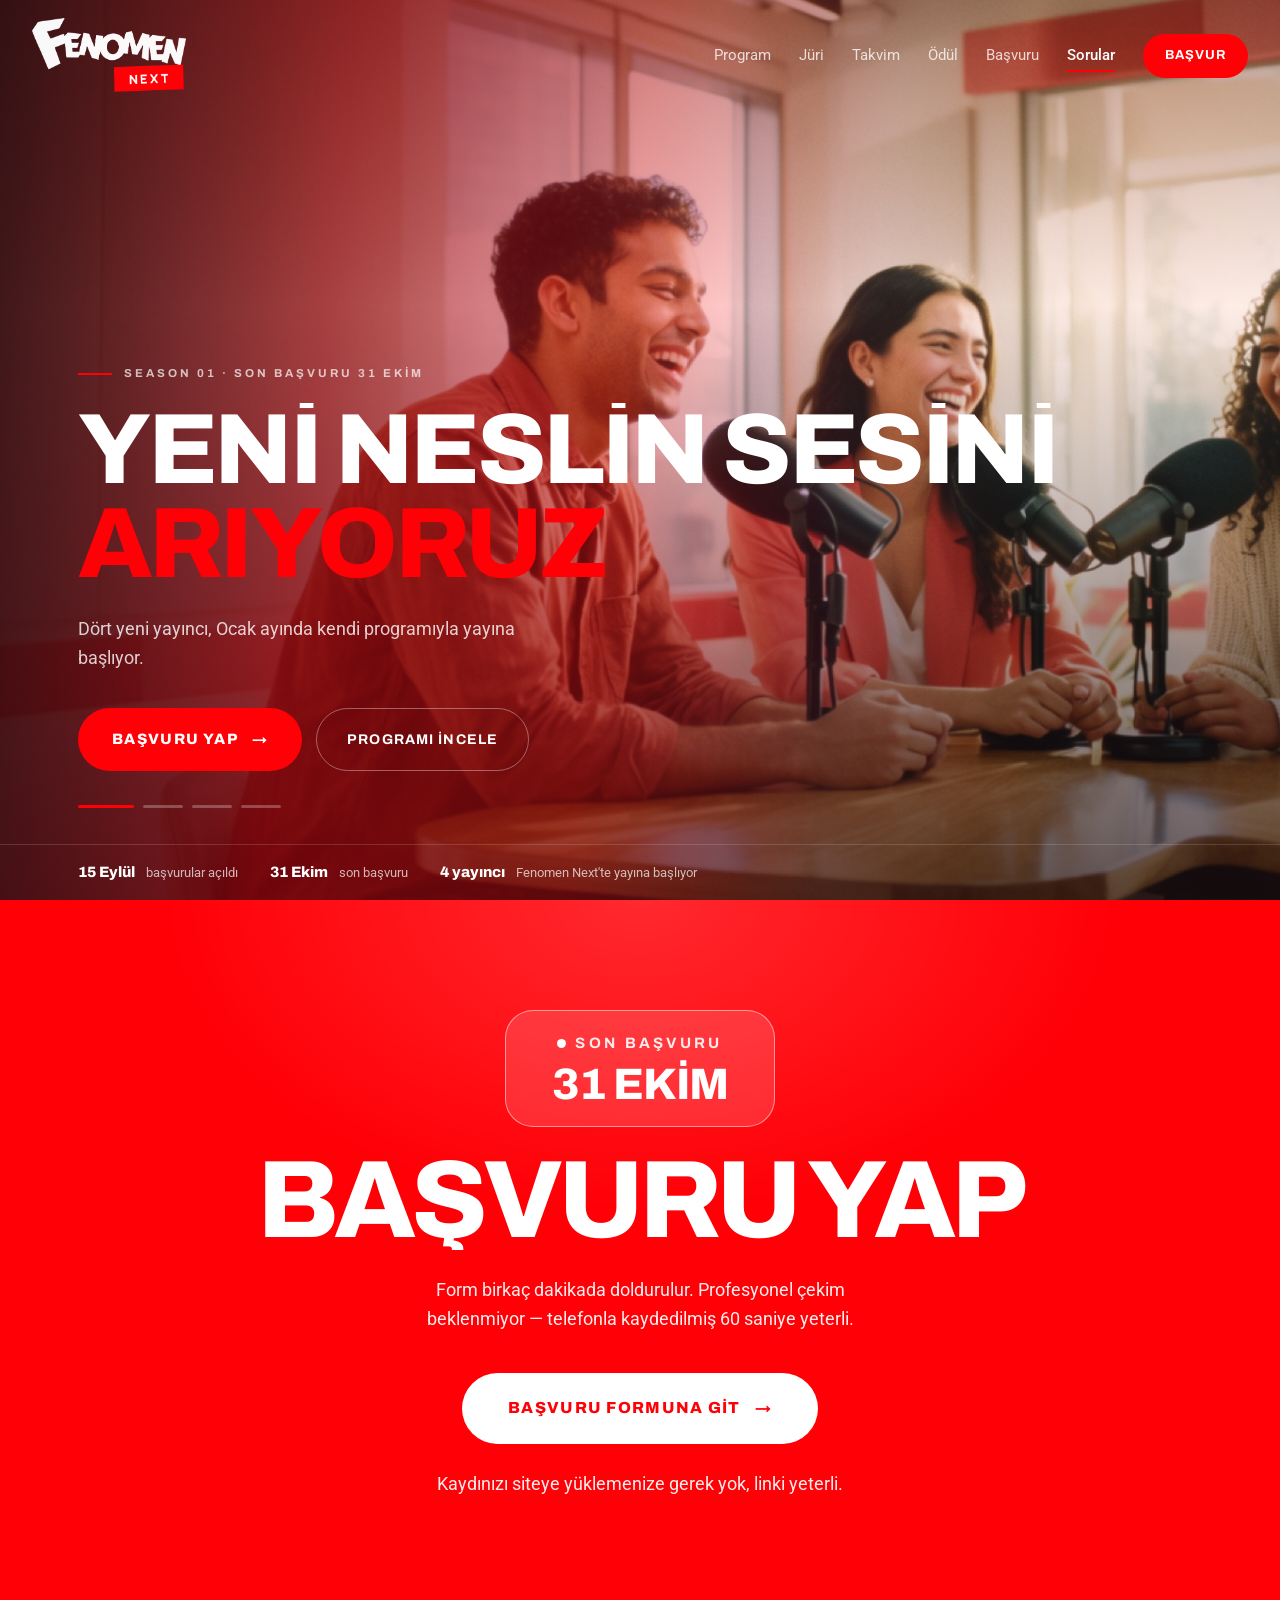
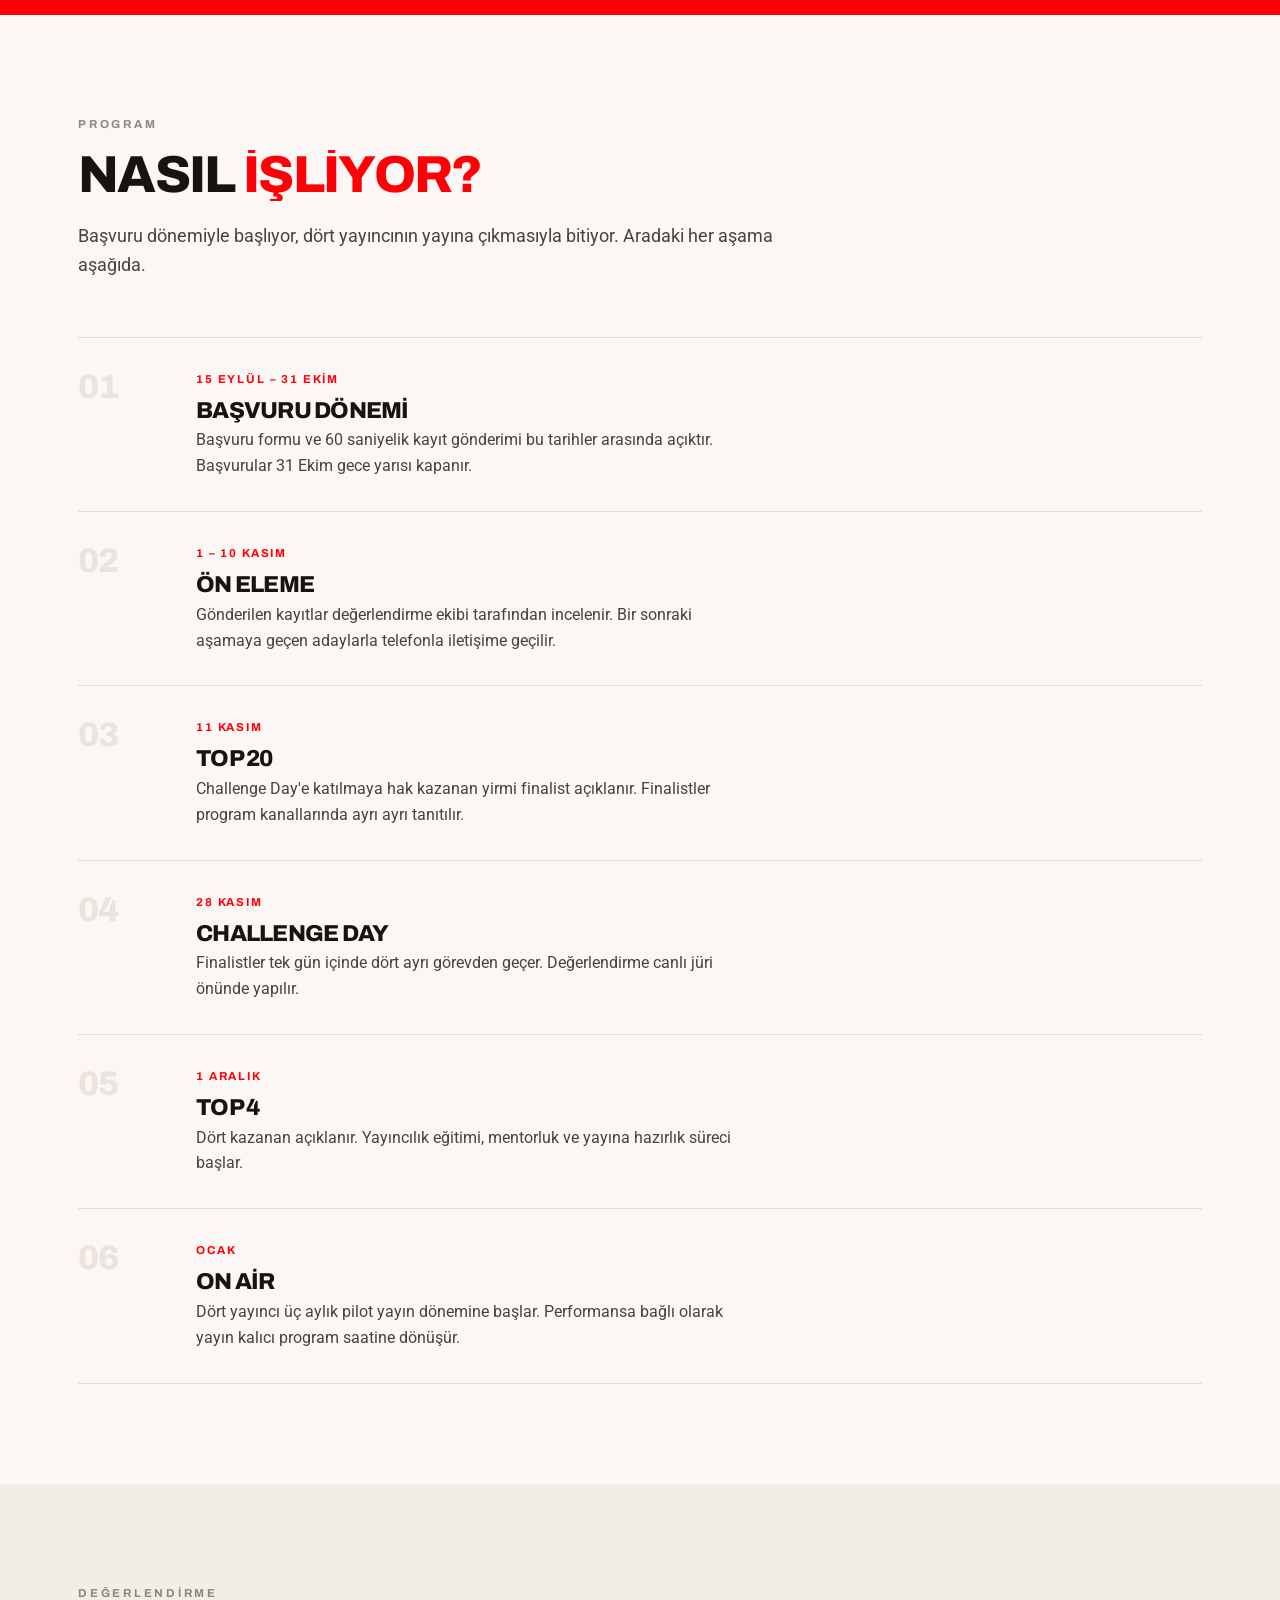
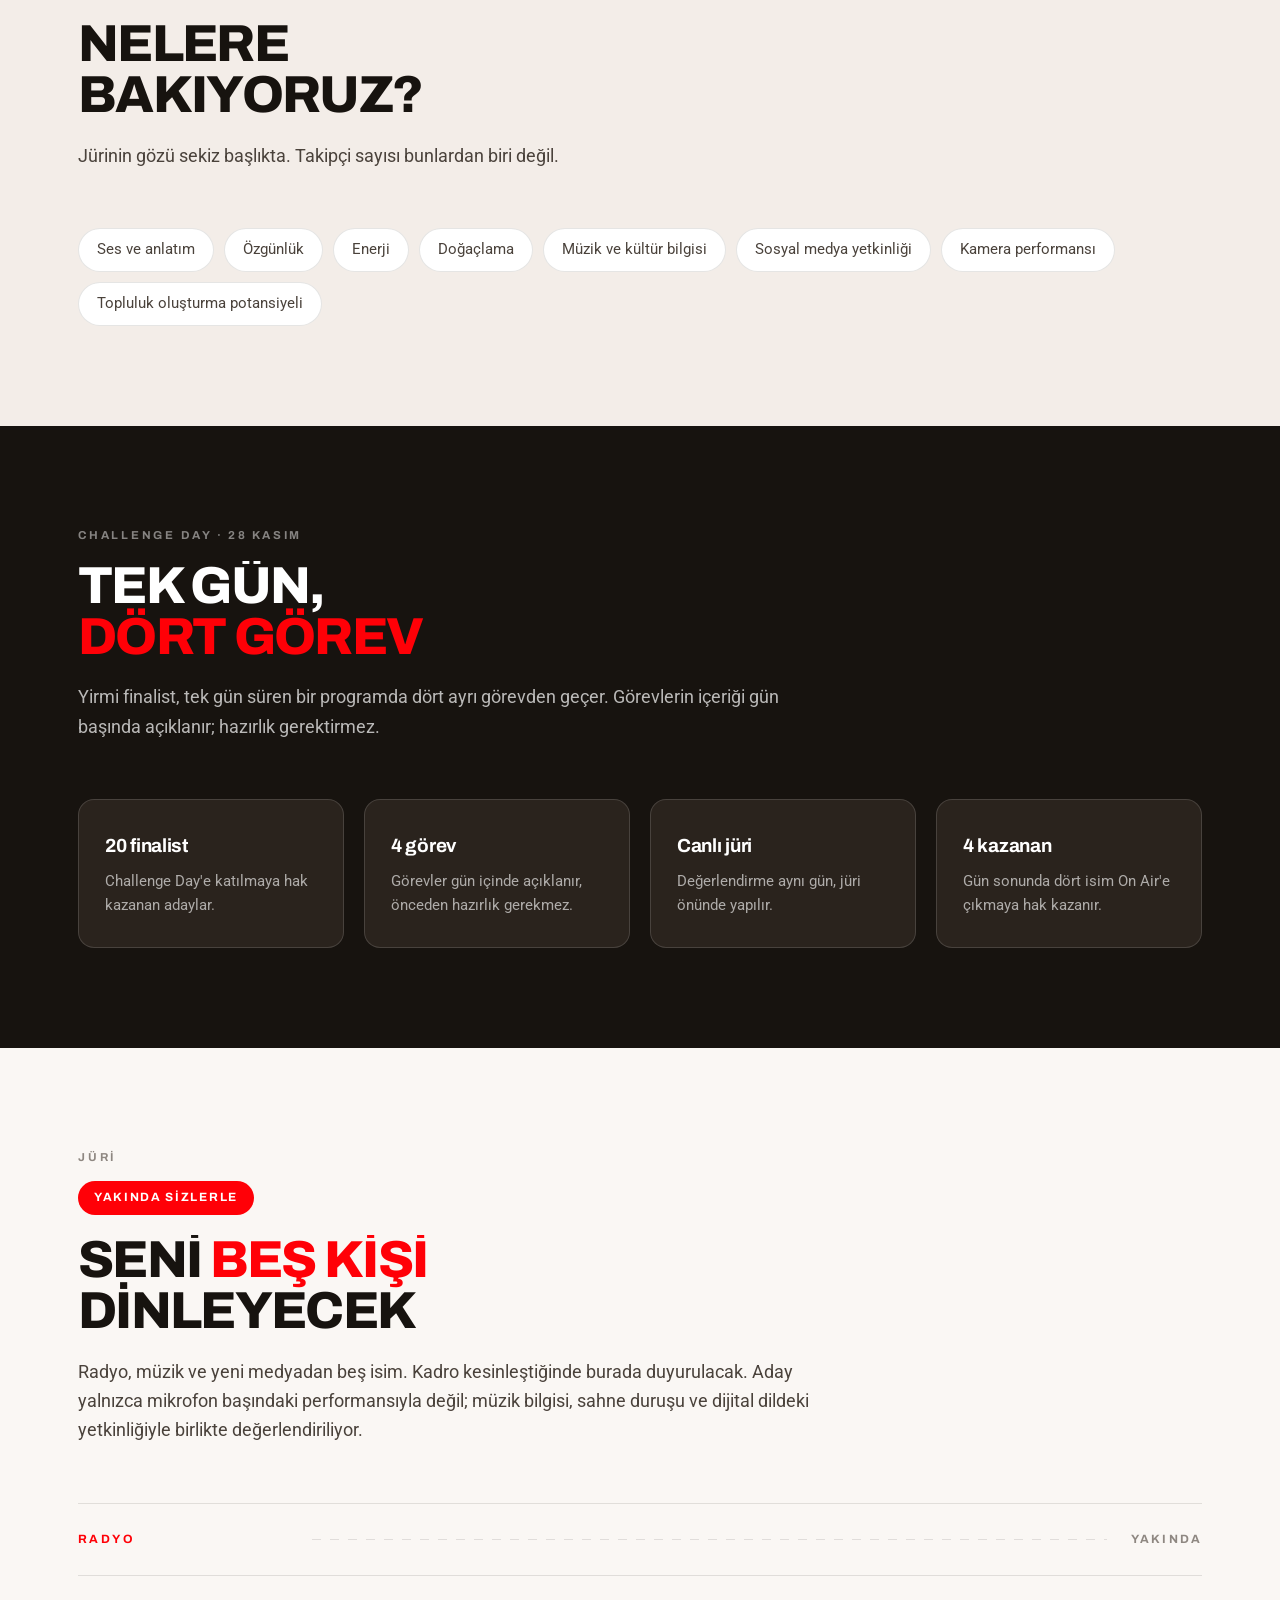
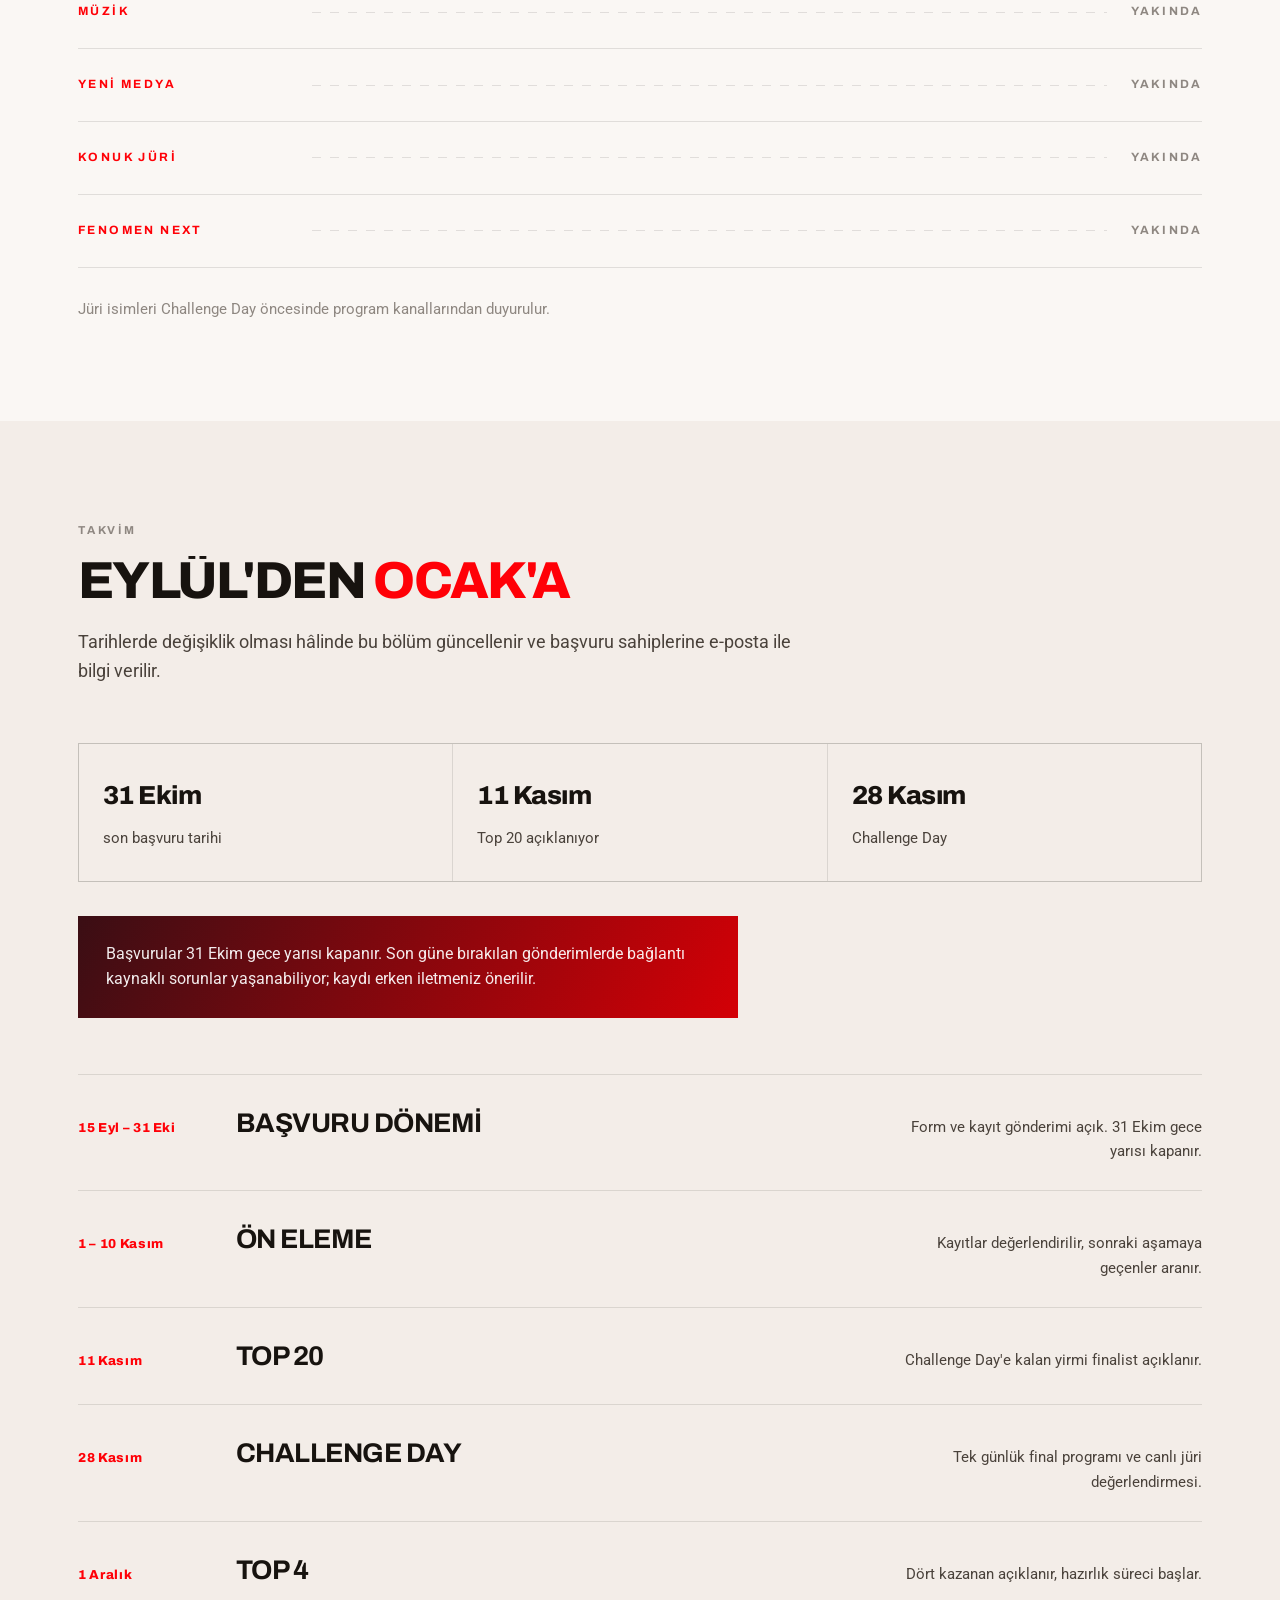
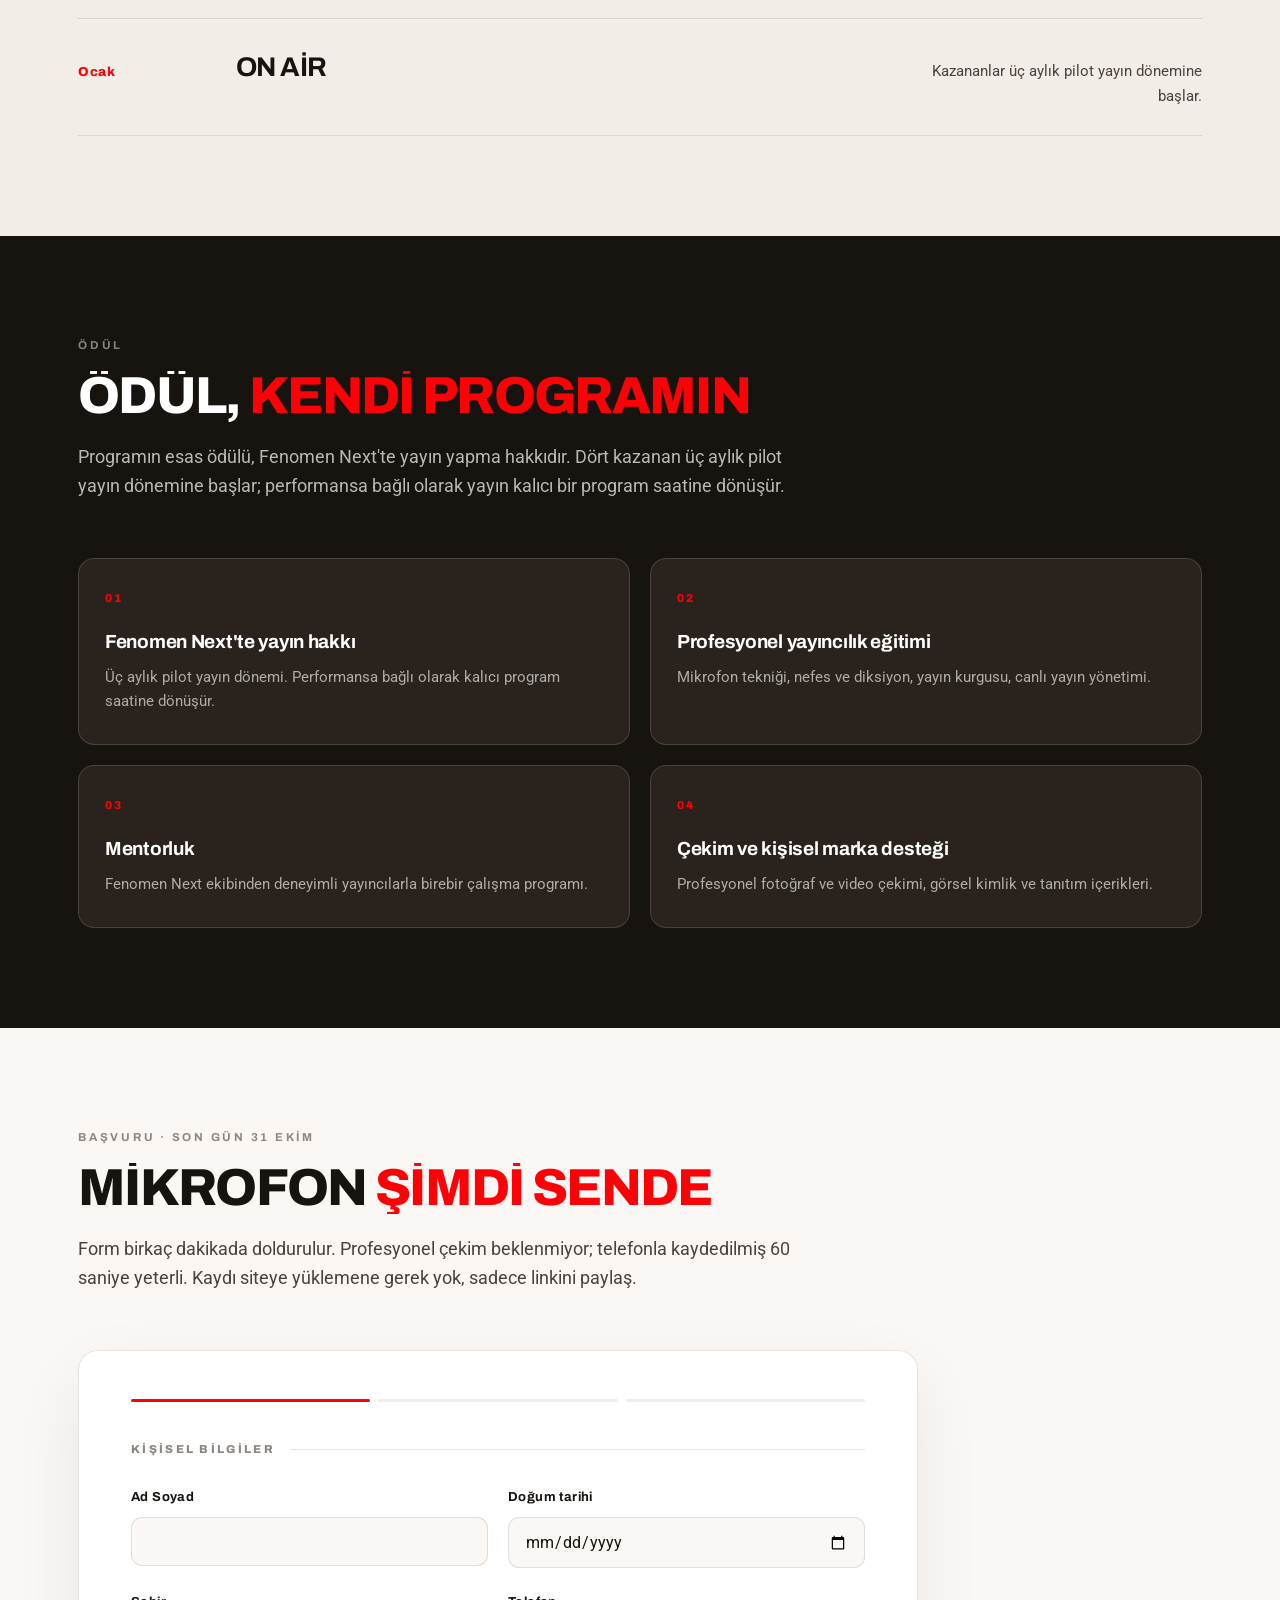
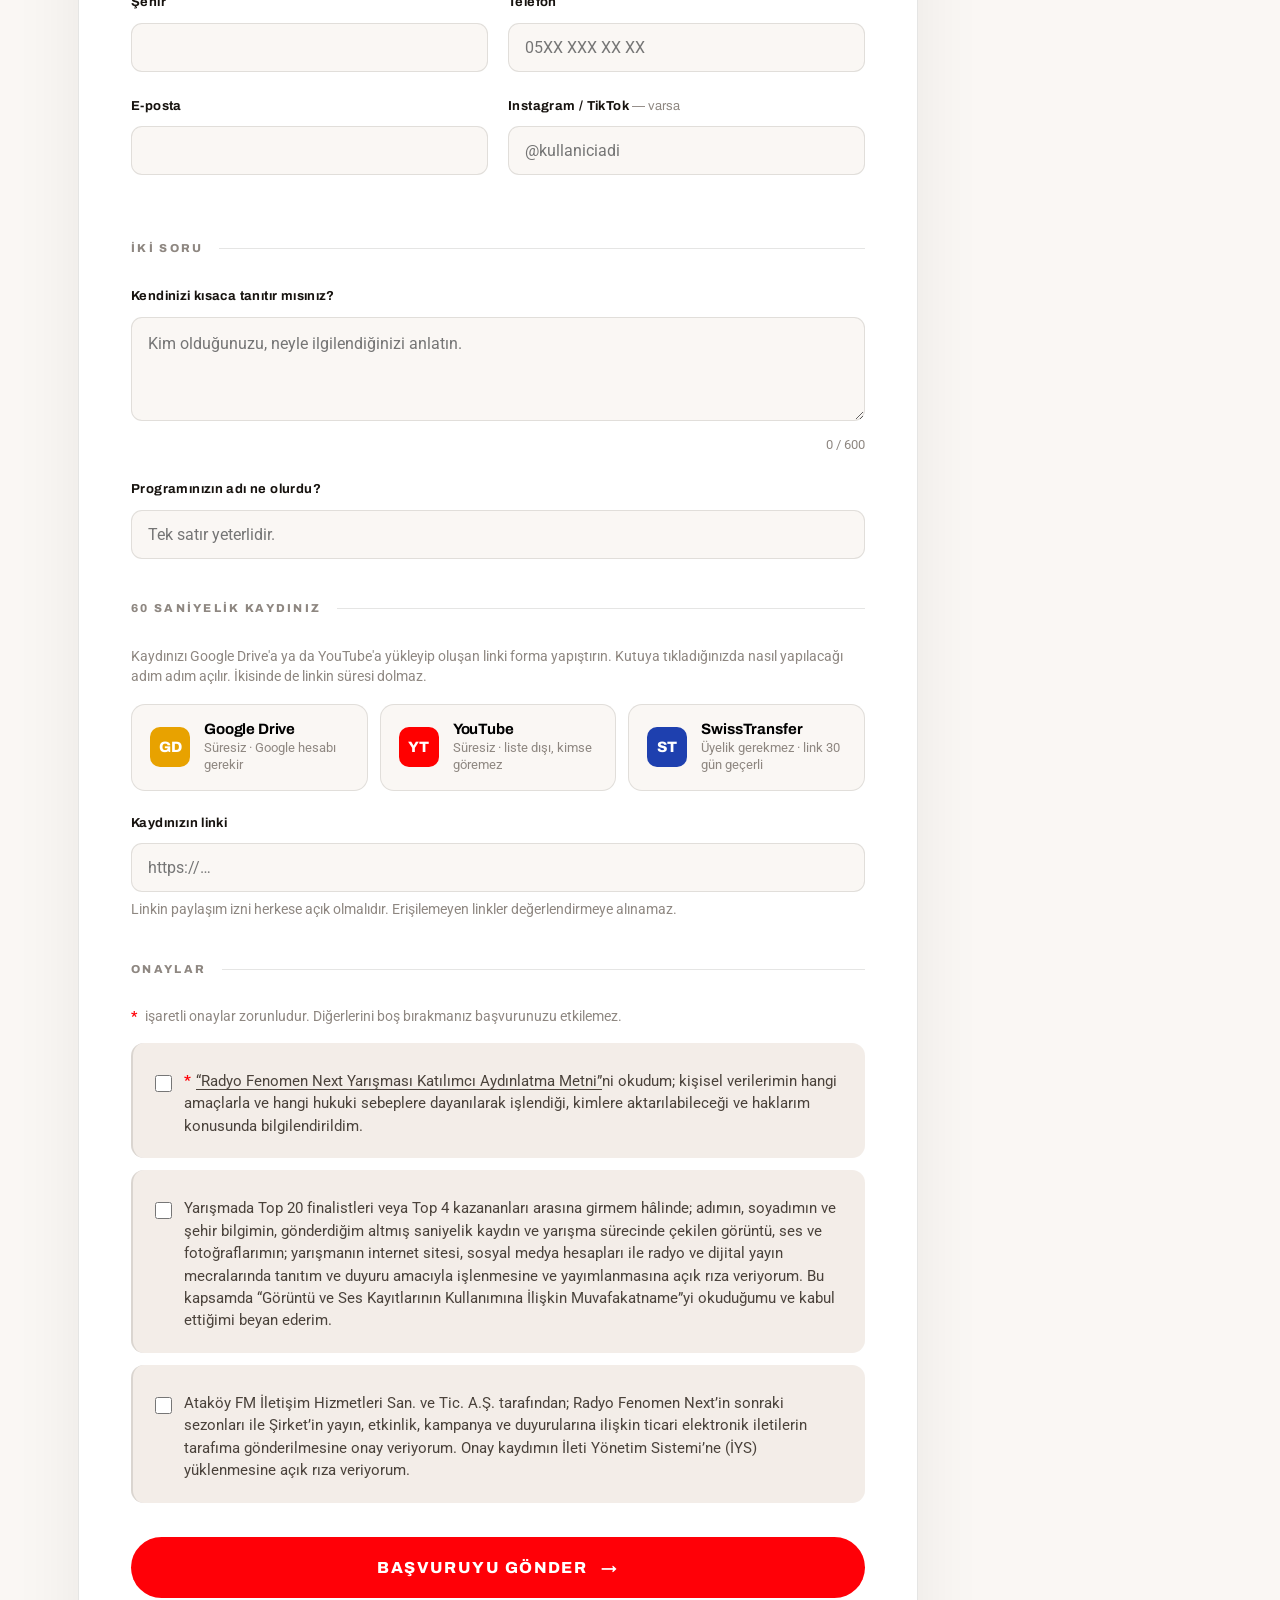
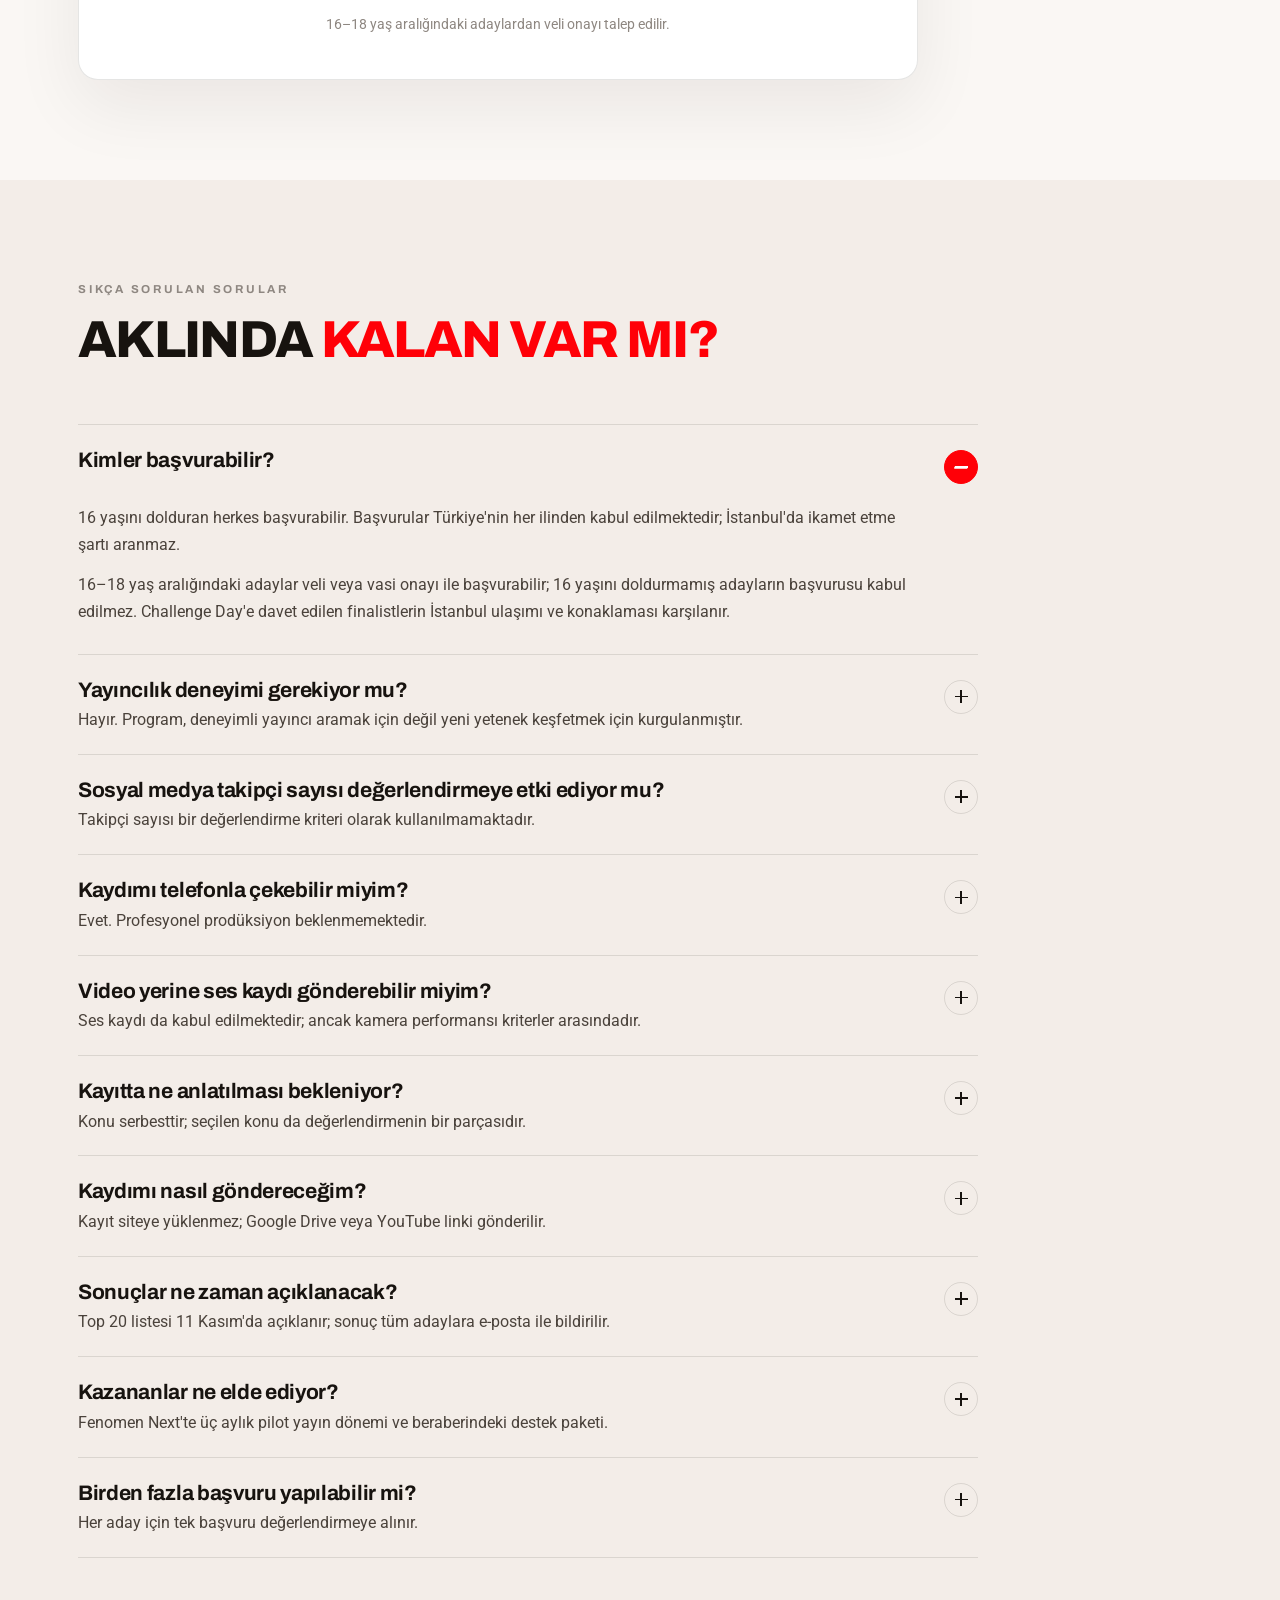
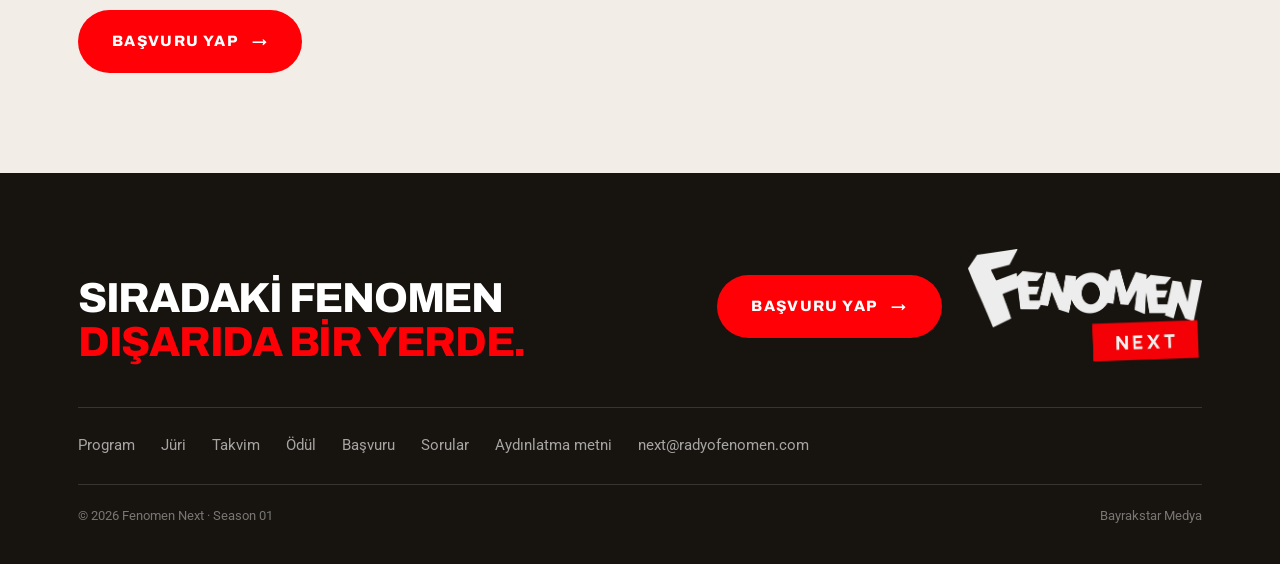
==== index.html @ 08c8f81b "Onaylarda rozet yerine yildiz; ileti kanallari on secili Zorunlu/istege bagli rozetleri kaldirildi; " ====
<!DOCTYPE html>
<html lang="tr">
<head>
<meta charset="UTF-8">
<meta name="viewport" content="width=device-width,initial-scale=1">
<title>Fenomen Next — Yeni neslin sesini arıyoruz</title>
<meta name="description" content="Fenomen Next, yeni nesil yayıncıları keşfetmek için başlatılan talent programıdır. Başvurular 31 Ekim'e kadar açık.">
<link rel="icon" href="/favicon.ico" sizes="32x32">
<link rel="icon" type="image/png" sizes="32x32" href="/assets/favicon-32.png">
<link rel="icon" type="image/png" sizes="512x512" href="/assets/favicon-512.png">
<link rel="apple-touch-icon" href="/assets/apple-touch-icon.png">
<link rel="manifest" href="/site.webmanifest">
<meta name="application-name" content="Fenomen Next">
<meta name="apple-mobile-web-app-title" content="Fenomen Next">
<meta name="theme-color" content="#17130F">
<meta property="og:type" content="website">
<meta property="og:site_name" content="Fenomen Next">
<meta property="og:locale" content="tr_TR">
<meta property="og:title" content="Fenomen Next — Yeni neslin sesini arıyoruz">
<meta property="og:description" content="Fenomen Next, yeni nesil yayıncıları keşfetmek için başlatılan talent programıdır. Başvurular 31 Ekim'e kadar açık.">
<meta property="og:url" content="https://fenomennext.com/">
<meta property="og:image" content="https://fenomennext.com/assets/og.jpg">
<meta property="og:image:width" content="1200">
<meta property="og:image:height" content="630">
<meta name="twitter:card" content="summary_large_image">
<link rel="canonical" href="https://fenomennext.com/">
<link rel="preconnect" href="https://fonts.googleapis.com">
<link rel="preconnect" href="https://fonts.gstatic.com" crossorigin>
<link href="https://fonts.googleapis.com/css2?family=Archivo:wght@400;700;800&family=Roboto:wght@300;400;500&display=swap" rel="stylesheet">
<link rel="stylesheet" href="css/style.css?v=67f723c3bc">
<script type="application/ld+json">
{
  "@context": "https://schema.org",
  "@type": "WebSite",
  "name": "Fenomen Next",
  "alternateName": "fenomennext.com",
  "url": "https://fenomennext.com/"
}
</script>
</head>
<body>

<header class="ustbar" id="ustbar">
  <a href="#hero" aria-label="Fenomen Next">
    <img src="assets/fenomen-next-logo-beyaz.png" alt="Fenomen Next" class="ustbar-logo logo-beyaz">
    <img src="assets/fenomen-next-logo.png" alt="Fenomen Next" class="ustbar-logo logo-siyah">
  </a>
  <div class="ustbar-sag">
    <nav class="ustbar-menu">
      <a href="#program">Program</a>
      <a href="#juri">Jüri</a>
      <a href="#takvim">Takvim</a>
      <a href="#odul">Ödül</a>
      <a href="#basvuru">Başvuru</a>
      <a href="#sorular">Sorular</a>
    </nav>
    <a href="#basvuru" class="mini-btn">Başvur</a>
    <button class="menu-tus" id="menuTus" aria-label="Menü"><i></i><i></i><i></i></button>
  </div>
</header>

<nav class="mobil-menu" id="mobilMenu">
  <a href="#program">Program</a>
  <a href="#juri">Jüri</a>
  <a href="#takvim">Takvim</a>
  <a href="#odul">Ödül</a>
  <a href="#basvuru">Başvuru</a>
  <a href="#sorular">Sorular</a>
  <a href="mailto:next@radyofenomen.com" class="menu-alt">next@radyofenomen.com</a>
</nav>

<!-- SLIDER -->
<section class="hero" id="hero">
  <div class="slayt aktif"><div class="slayt-gorsel" style="background-image:url('assets/slayt-3.jpg')"></div></div>
  <div class="slayt"><div class="slayt-gorsel" style="background-image:url('assets/slayt-2.jpg')"></div></div>
  <div class="slayt"><div class="slayt-gorsel" style="background-image:url('assets/slayt-4.jpg')"></div></div>
  <div class="slayt"><div class="slayt-gorsel" style="background-image:url('assets/slayt-1.jpg')"></div></div>
  <div class="hero-grain"></div>

  <div class="hero-icerik">
    <div class="hero-ustyazi belir" style="--gec:220ms">Season 01 · Son başvuru 31 Ekim</div>
    <h1 class="hero-baslik yaz" id="heroBaslik" style="--gec:360ms"><span>Yeni neslin sesini<br><em>arıyoruz</em></span></h1>
    <p class="hero-alt belir" id="heroAlt" style="--gec:640ms">Dört yeni yayıncı, Ocak ayında kendi programıyla yayına başlıyor.</p>
    <div class="hero-eylem belir" style="--gec:780ms">
      <a href="#basvuru" class="buyuk-btn">Başvuru yap <span class="ok">→</span></a>
      <a href="#program" class="hayalet-btn">Programı incele</a>
    </div>
    <div class="hero-nokta belir" id="heroNokta" style="--gec:900ms">
      <button class="aktif" data-git="0" aria-label="1. görsel"></button>
      <button data-git="1" aria-label="2. görsel"></button>
      <button data-git="2" aria-label="3. görsel"></button>
      <button data-git="3" aria-label="4. görsel"></button>
    </div>
  </div>

  <div class="hero-sayac belir" style="--gec:1020ms">
    <div class="sayac-ic">
      <div><strong>15 Eylül</strong> başvurular açıldı</div>
      <div><strong>31 Ekim</strong> son başvuru</div>
      <div><strong>4 yayıncı</strong> Fenomen Next'te yayına başlıyor</div>
    </div>
  </div>
</section>

<!-- BAŞVURU ÇAĞRISI -->
<section class="cagri">
  <div class="kap">
    <div class="cagri-rozet belir"><span>Son başvuru</span><b>31 Ekim</b></div>
    <h2 class="yaz"><span>Başvuru Yap</span></h2>
    <p class="belir" style="--gec:120ms">Form birkaç dakikada doldurulur. Profesyonel çekim beklenmiyor — telefonla kaydedilmiş 60 saniye yeterli.</p>
    <a href="#basvuru" class="cagri-btn belir" style="--gec:200ms">Başvuru formuna git <span>→</span></a>
    <p class="cagri-not belir" style="--gec:260ms">Kaydınızı siteye yüklemenize gerek yok, linki yeterli.</p>
  </div>
</section>

<!-- PROGRAM -->
<section class="bolum" id="program">
  <div class="kap">
    <div class="bolum-bas">
      <div class="etiket belir">Program</div>
      <h2 class="yaz"><span>Nasıl <em>işliyor?</em></span></h2>
      <p class="belir" style="--gec:120ms">Başvuru dönemiyle başlıyor, dört yayıncının yayına çıkmasıyla bitiyor. Aradaki her aşama aşağıda.</p>
    </div>

    <div class="faz-liste">
      <div class="faz belir">
        <div class="faz-no">01</div>
        <div class="faz-ic">
          <span class="faz-sure">15 Eylül – 31 Ekim</span>
          <h3>Başvuru dönemi</h3>
          <p>Başvuru formu ve 60 saniyelik kayıt gönderimi bu tarihler arasında açıktır. Başvurular 31 Ekim gece yarısı kapanır.</p>
        </div>
      </div>
      <div class="faz belir">
        <div class="faz-no">02</div>
        <div class="faz-ic">
          <span class="faz-sure">1 – 10 Kasım</span>
          <h3>Ön eleme</h3>
          <p>Gönderilen kayıtlar değerlendirme ekibi tarafından incelenir. Bir sonraki aşamaya geçen adaylarla telefonla iletişime geçilir.</p>
        </div>
      </div>
      <div class="faz belir">
        <div class="faz-no">03</div>
        <div class="faz-ic">
          <span class="faz-sure">11 Kasım</span>
          <h3>Top 20</h3>
          <p>Challenge Day'e katılmaya hak kazanan yirmi finalist açıklanır. Finalistler program kanallarında ayrı ayrı tanıtılır.</p>
        </div>
      </div>
      <div class="faz belir">
        <div class="faz-no">04</div>
        <div class="faz-ic">
          <span class="faz-sure">28 Kasım</span>
          <h3>Challenge Day</h3>
          <p>Finalistler tek gün içinde dört ayrı görevden geçer. Değerlendirme canlı jüri önünde yapılır.</p>
        </div>
      </div>
      <div class="faz belir">
        <div class="faz-no">05</div>
        <div class="faz-ic">
          <span class="faz-sure">1 Aralık</span>
          <h3>Top 4</h3>
          <p>Dört kazanan açıklanır. Yayıncılık eğitimi, mentorluk ve yayına hazırlık süreci başlar.</p>
        </div>
      </div>
      <div class="faz belir">
        <div class="faz-no">06</div>
        <div class="faz-ic">
          <span class="faz-sure">Ocak</span>
          <h3>On Air</h3>
          <p>Dört yayıncı üç aylık pilot yayın dönemine başlar. Performansa bağlı olarak yayın kalıcı program saatine dönüşür.</p>
        </div>
      </div>
    </div>
  </div>
</section>

<!-- DEĞERLENDİRME -->
<section class="bolum acik-2">
  <div class="kap">
    <div class="bolum-bas">
      <div class="etiket belir">Değerlendirme</div>
      <h2 class="yaz"><span>Nelere<br>bakıyoruz?</span></h2>
      <p class="belir" style="--gec:120ms">Jürinin gözü sekiz başlıkta. Takipçi sayısı bunlardan biri değil.</p>
    </div>

    <div>
      <div class="rozetler">
        <span class="rozet">Ses ve anlatım</span>
        <span class="rozet">Özgünlük</span>
        <span class="rozet">Enerji</span>
        <span class="rozet">Doğaçlama</span>
        <span class="rozet">Müzik ve kültür bilgisi</span>
        <span class="rozet">Sosyal medya yetkinliği</span>
        <span class="rozet">Kamera performansı</span>
        <span class="rozet">Topluluk oluşturma potansiyeli</span>
      </div>
    </div>
  </div>
</section>

<!-- CHALLENGE DAY -->
<section class="bolum koyu">
  <div class="kap">
    <div class="bolum-bas">
      <div class="etiket belir">Challenge Day · 28 Kasım</div>
      <h2 class="yaz"><span>Tek gün,<br><em>dört görev</em></span></h2>
      <p class="belir" style="--gec:120ms">Yirmi finalist, tek gün süren bir programda dört ayrı görevden geçer. Görevlerin içeriği gün başında açıklanır; hazırlık gerektirmez.</p>
    </div>

    <div class="kutu-izgara dort">
      <div class="kutu belir"><h4>20 finalist</h4><p>Challenge Day'e katılmaya hak kazanan adaylar.</p></div>
      <div class="kutu belir" style="--gec:100ms"><h4>4 görev</h4><p>Görevler gün içinde açıklanır, önceden hazırlık gerekmez.</p></div>
      <div class="kutu belir" style="--gec:200ms"><h4>Canlı jüri</h4><p>Değerlendirme aynı gün, jüri önünde yapılır.</p></div>
      <div class="kutu belir" style="--gec:300ms"><h4>4 kazanan</h4><p>Gün sonunda dört isim On Air'e çıkmaya hak kazanır.</p></div>
    </div>
  </div>
</section>

<!-- JÜRİ -->
<section class="bolum" id="juri">
  <div class="kap">
    <div class="bolum-bas">
      <div class="etiket belir">Jüri</div>
      <div class="durum-rozet belir">Yakında sizlerle</div>
      <h2 class="yaz"><span>Seni <em>beş kişi</em><br>dinleyecek</span></h2>
      <p class="belir" style="--gec:120ms">Radyo, müzik ve yeni medyadan beş isim. Kadro kesinleştiğinde burada duyurulacak. Aday yalnızca mikrofon başındaki performansıyla değil; müzik bilgisi, sahne duruşu ve dijital dildeki yetkinliğiyle birlikte değerlendiriliyor.</p>
    </div>

    <div class="juri-bekleyen">
      <div class="juri-yer belir"><span class="juri-yer-rozet">Radyo</span><span class="juri-yer-cizgi"></span></div>
      <div class="juri-yer belir" style="--gec:80ms"><span class="juri-yer-rozet">Müzik</span><span class="juri-yer-cizgi"></span></div>
      <div class="juri-yer belir" style="--gec:160ms"><span class="juri-yer-rozet">Yeni medya</span><span class="juri-yer-cizgi"></span></div>
      <div class="juri-yer belir" style="--gec:240ms"><span class="juri-yer-rozet">Konuk jüri</span><span class="juri-yer-cizgi"></span></div>
      <div class="juri-yer belir" style="--gec:320ms"><span class="juri-yer-rozet">Fenomen Next</span><span class="juri-yer-cizgi"></span></div>
    </div>

    <p class="juri-not belir">
      Jüri isimleri Challenge Day öncesinde program kanallarından duyurulur.
    </p>
  </div>
</section>

<!-- TAKVİM -->
<section class="bolum acik-2" id="takvim">
  <div class="kap">
    <div class="bolum-bas">
      <div class="etiket belir">Takvim</div>
      <h2 class="yaz"><span>Eylül'den <em>Ocak'a</em></span></h2>
      <p class="belir" style="--gec:120ms">Tarihlerde değişiklik olması hâlinde bu bölüm güncellenir ve başvuru sahiplerine e-posta ile bilgi verilir.</p>
    </div>

    <div class="gerisayim">
      <div><b>31 Ekim</b><span>son başvuru tarihi</span></div>
      <div><b>11 Kasım</b><span>Top 20 açıklanıyor</span></div>
      <div><b>28 Kasım</b><span>Challenge Day</span></div>
    </div>

    <div class="hatirlatma belir">
      <p>Başvurular 31 Ekim gece yarısı kapanır. Son güne bırakılan gönderimlerde bağlantı kaynaklı sorunlar yaşanabiliyor; kaydı erken iletmeniz önerilir.</p>
    </div>

    <div class="yol-liste" style="margin-top:56px">
      <div class="yol-satir"><div class="yol-tarih">15 Eyl – 31 Eki</div><div class="yol-ad">Başvuru dönemi</div><div class="yol-not">Form ve kayıt gönderimi açık. 31 Ekim gece yarısı kapanır.</div></div>
      <div class="yol-satir"><div class="yol-tarih">1 – 10 Kasım</div><div class="yol-ad">Ön eleme</div><div class="yol-not">Kayıtlar değerlendirilir, sonraki aşamaya geçenler aranır.</div></div>
      <div class="yol-satir"><div class="yol-tarih">11 Kasım</div><div class="yol-ad">Top 20</div><div class="yol-not">Challenge Day'e kalan yirmi finalist açıklanır.</div></div>
      <div class="yol-satir"><div class="yol-tarih">28 Kasım</div><div class="yol-ad">Challenge Day</div><div class="yol-not">Tek günlük final programı ve canlı jüri değerlendirmesi.</div></div>
      <div class="yol-satir"><div class="yol-tarih">1 Aralık</div><div class="yol-ad">Top 4</div><div class="yol-not">Dört kazanan açıklanır, hazırlık süreci başlar.</div></div>
      <div class="yol-satir"><div class="yol-tarih">Ocak</div><div class="yol-ad">On Air</div><div class="yol-not">Kazananlar üç aylık pilot yayın dönemine başlar.</div></div>
    </div>
  </div>
</section>

<!-- ÖDÜL -->
<section class="bolum koyu" id="odul">
  <div class="kap">
    <div class="bolum-bas">
      <div class="etiket belir">Ödül</div>
      <h2 class="yaz"><span>Ödül, <em>kendi programın</em></span></h2>
      <p class="belir" style="--gec:120ms">Programın esas ödülü, Fenomen Next'te yayın yapma hakkıdır. Dört kazanan üç aylık pilot yayın dönemine başlar; performansa bağlı olarak yayın kalıcı bir program saatine dönüşür.</p>
    </div>

    <div class="kutu-izgara">
      <div class="kutu belir">
        <div class="no">01</div>
        <h4>Fenomen Next'te yayın hakkı</h4>
        <p>Üç aylık pilot yayın dönemi. Performansa bağlı olarak kalıcı program saatine dönüşür.</p>
      </div>
      <div class="kutu belir" style="--gec:100ms">
        <div class="no">02</div>
        <h4>Profesyonel yayıncılık eğitimi</h4>
        <p>Mikrofon tekniği, nefes ve diksiyon, yayın kurgusu, canlı yayın yönetimi.</p>
      </div>
      <div class="kutu belir" style="--gec:200ms">
        <div class="no">03</div>
        <h4>Mentorluk</h4>
        <p>Fenomen Next ekibinden deneyimli yayıncılarla birebir çalışma programı.</p>
      </div>
      <div class="kutu belir" style="--gec:300ms">
        <div class="no">04</div>
        <h4>Çekim ve kişisel marka desteği</h4>
        <p>Profesyonel fotoğraf ve video çekimi, görsel kimlik ve tanıtım içerikleri.</p>
      </div>
    </div>
  </div>
</section>

<!-- BAŞVURU FORMU -->
<section class="bolum" id="basvuru">
  <div class="kap">
    <div class="bolum-bas">
      <div class="etiket belir">Başvuru · Son gün 31 Ekim</div>
      <h2 class="yaz"><span>Mikrofon <em>şimdi sende</em></span></h2>
      <p class="belir" style="--gec:120ms">Form birkaç dakikada doldurulur. Profesyonel çekim beklenmiyor; telefonla kaydedilmiş 60 saniye yeterli. Kaydı siteye yüklemene gerek yok, sadece linkini paylaş.</p>
    </div>
  </div>

  <div class="kap-dar">
    <div class="form-sar belir">
      <form id="basvuruForm" novalidate>
        <div class="form-adim-bar">
          <div class="adim-cubuk dolu"><i></i></div>
          <div class="adim-cubuk"><i></i></div>
          <div class="adim-cubuk"><i></i></div>
        </div>

        <div class="bolum-ayrac" style="margin-top:0"><span>Kişisel bilgiler</span></div>

        <div class="form-ikili">
          <div class="form-grup">
            <label for="ad">Ad Soyad</label>
            <input type="text" id="ad" name="ad" required autocomplete="name">
          </div>
          <div class="form-grup">
            <label for="dogum">Doğum tarihi</label>
            <input type="date" id="dogum" name="dogum" required>
          </div>
        </div>

        <div class="form-ikili">
          <div class="form-grup">
            <label for="sehir">Şehir</label>
            <input type="text" id="sehir" name="sehir" required autocomplete="address-level2">
          </div>
          <div class="form-grup">
            <label for="telefon">Telefon</label>
            <input type="tel" id="telefon" name="telefon" placeholder="05XX XXX XX XX" required autocomplete="tel">
          </div>
        </div>

        <div class="form-ikili">
          <div class="form-grup">
            <label for="eposta">E-posta</label>
            <input type="email" id="eposta" name="eposta" required autocomplete="email">
          </div>
          <div class="form-grup">
            <label for="sosyal">Instagram / TikTok <span class="ops">— varsa</span></label>
            <input type="text" id="sosyal" name="sosyal" placeholder="@kullaniciadi">
          </div>
        </div>

        <div class="bolum-ayrac"><span>İki soru</span></div>

        <div class="form-grup">
          <label for="s1">Kendinizi kısaca tanıtır mısınız?</label>
          <textarea id="s1" name="s1" maxlength="600" required placeholder="Kim olduğunuzu, neyle ilgilendiğinizi anlatın."></textarea>
          <div class="sayac-harf"><span data-say="s1">0</span> / 600</div>
        </div>

        <div class="form-grup">
          <label for="s2">Programınızın adı ne olurdu?</label>
          <input type="text" id="s2" name="s2" maxlength="80" required placeholder="Tek satır yeterlidir.">
        </div>

        <div class="bolum-ayrac"><span>60 saniyelik kaydınız</span></div>

        <p class="ipucu" style="margin:0 0 18px">
          Kaydınızı Google Drive'a ya da YouTube'a yükleyip oluşan linki forma yapıştırın.
          Kutuya tıkladığınızda nasıl yapılacağı adım adım açılır. İkisinde de linkin süresi dolmaz.
        </p>

        <div class="servis-izgara">
          <button type="button" class="servis" data-servis="drive">
            <span class="servis-logo" style="background:#E8A200">GD</span>
            <span>
              <span class="servis-ad">Google Drive</span>
              <span class="servis-not">Süresiz · Google hesabı gerekir</span>
            </span>
          </button>
          <button type="button" class="servis" data-servis="youtube">
            <span class="servis-logo" style="background:#FF0000">YT</span>
            <span>
              <span class="servis-ad">YouTube</span>
              <span class="servis-not">Süresiz · liste dışı, kimse göremez</span>
            </span>
          </button>
          <button type="button" class="servis" data-servis="swisstransfer">
            <span class="servis-logo" style="background:#1E40AF">ST</span>
            <span>
              <span class="servis-ad">SwissTransfer</span>
              <span class="servis-not">Üyelik gerekmez · link 30 gün geçerli</span>
            </span>
          </button>
        </div>

        <div class="form-grup" style="margin-bottom:0">
          <label for="videoLink">Kaydınızın linki</label>
          <input type="url" id="videoLink" name="videoLink" placeholder="https://…" required>
          <p class="ipucu">Linkin paylaşım izni herkese açık olmalıdır. Erişilemeyen linkler değerlendirmeye alınamaz.</p>
        </div>

        <div class="hata" id="kayitHata">Kaydınızın linkini eklemeniz gerekiyor.</div>

        <div class="bolum-ayrac"><span>Onaylar</span></div>

        <p class="ipucu onay-aciklama"><span class="yildiz" aria-hidden="true">*</span> işaretli onaylar zorunludur. Diğerlerini boş bırakmanız başvurunuzu etkilemez.</p>

        <div class="onay-blok">
          <div class="onay">
            <input type="checkbox" id="onayAydinlatma" required>
            <label for="onayAydinlatma"><span class="yildiz" aria-hidden="true">*</span><a href="aydinlatma.html" target="_blank" rel="noopener">“Radyo Fenomen Next Yarışması Katılımcı Aydınlatma Metni”</a>ni okudum; kişisel verilerimin hangi amaçlarla ve hangi hukuki sebeplere dayanılarak işlendiği, kimlere aktarılabileceği ve haklarım konusunda bilgilendirildim.</label>
          </div>
        </div>

        <div class="onay-blok">
          <div class="onay">
            <input type="checkbox" id="onayTanitim">
            <label for="onayTanitim">Yarışmada Top 20 finalistleri veya Top 4 kazananları arasına girmem hâlinde; adımın, soyadımın ve şehir bilgimin, gönderdiğim altmış saniyelik kaydın ve yarışma sürecinde çekilen görüntü, ses ve fotoğraflarımın; yarışmanın internet sitesi, sosyal medya hesapları ile radyo ve dijital yayın mecralarında tanıtım ve duyuru amacıyla işlenmesine ve yayımlanmasına açık rıza veriyorum. Bu kapsamda “Görüntü ve Ses Kayıtlarının Kullanımına İlişkin Muvafakatname”yi okuduğumu ve kabul ettiğimi beyan ederim.</label>
          </div>
        </div>

        <div class="onay-blok">
          <div class="onay">
            <input type="checkbox" id="onayIleti">
            <label for="onayIleti">Ataköy FM İletişim Hizmetleri San. ve Tic. A.Ş. tarafından; Radyo Fenomen Next’in sonraki sezonları ile Şirket’in yayın, etkinlik, kampanya ve duyurularına ilişkin ticari elektronik iletilerin tarafıma gönderilmesine onay veriyorum. Onay kaydımın İleti Yönetim Sistemi’ne (İYS) yüklenmesine açık rıza veriyorum.</label>
          </div>
          <div class="onay-kanal" id="iletiKanal" hidden>
            <span class="kanal-bas">Gönderim kanalı</span>
            <div class="onay kucuk">
              <input type="checkbox" id="kanalSms">
              <label for="kanalSms">Kısa mesaj (SMS)</label>
            </div>
            <div class="onay kucuk">
              <input type="checkbox" id="kanalEposta">
              <label for="kanalEposta">Elektronik posta</label>
            </div>
            <div class="hata" id="kanalHata">En az bir gönderim kanalı seçmeniz gerekiyor.</div>
          </div>
        </div>

        <div class="onay-blok" id="veliBlok" hidden>
          <div class="onay">
            <input type="checkbox" id="onayVeli">
            <label for="onayVeli"><span class="yildiz" aria-hidden="true">*</span>On sekiz yaşımı doldurmadım. Veli veya vasimin “Veli/Vasi Aydınlatma Metni ve Muvafakatnamesi”ni imzalayarak başvuruma onay verdiğini beyan ederim. İmzalı muvafakatnameyi en geç ön eleme sürecinde <a href="mailto:next@radyofenomen.com">next@radyofenomen.com</a> adresine ileteceğimi kabul ederim.</label>
          </div>
        </div>

        <div class="hata" id="yasHata">On altı yaşını doldurmamış adayların başvurusu kabul edilmemektedir.</div>

        <div class="gonder-sar">
          <button type="submit" class="buyuk-btn gonder-btn" id="gonderBtn">Başvuruyu gönder <span class="ok">→</span></button>
          <p class="gonder-not">16–18 yaş aralığındaki adaylardan veli onayı talep edilir.</p>
        </div>
      </form>

      <div class="tesekkur" id="tesekkur">
        <div class="tik">
          <svg width="30" height="30" viewBox="0 0 24 24" fill="none" stroke="currentColor" stroke-width="2.4" stroke-linecap="round" stroke-linejoin="round"><path d="M20 6L9 17l-5-5"/></svg>
        </div>
        <h2>Başvurunuz alındı</h2>
        <p>Başvurunuz kaydedildi. Bir sonraki aşamaya geçmeniz hâlinde Kasım ayının ilk haftasında sizinle iletişime geçilecektir.</p>
        <div style="margin-top:30px"><a href="#hero" class="hayalet-btn koyu-metin">Sayfanın başına dön</a></div>
      </div>
    </div>
  </div>
</section>

<!-- SSS -->
<section class="bolum acik-2" id="sorular">
  <div class="kap">
    <div class="bolum-bas">
      <div class="etiket belir">Sıkça sorulan sorular</div>
      <h2 class="yaz"><span>Aklında <em>kalan var mı?</em></span></h2>
    </div>

    <div class="sss-liste" id="sssListe">

      <div class="sss-oge acik belir">
        <button class="sss-bas" type="button">
          <div>
            <h3>Kimler başvurabilir?</h3>
            <p class="sss-onizleme">16 yaşını dolduran herkes başvurabilir; 16–18 yaş aralığındaki adaylar veli onayıyla katılır.</p>
          </div>
          <span class="sss-arti"></span>
        </button>
        <div class="sss-govde"><div class="sss-govde-ic">
          <p>16 yaşını dolduran herkes başvurabilir. Başvurular Türkiye'nin her ilinden kabul edilmektedir; İstanbul'da ikamet etme şartı aranmaz.</p>
          <p>16–18 yaş aralığındaki adaylar veli veya vasi onayı ile başvurabilir; 16 yaşını doldurmamış adayların başvurusu kabul edilmez. Challenge Day'e davet edilen finalistlerin İstanbul ulaşımı ve konaklaması karşılanır.</p>
        </div></div>
      </div>

      <div class="sss-oge belir">
        <button class="sss-bas" type="button">
          <div>
            <h3>Yayıncılık deneyimi gerekiyor mu?</h3>
            <p class="sss-onizleme">Hayır. Program, deneyimli yayıncı aramak için değil yeni yetenek keşfetmek için kurgulanmıştır.</p>
          </div>
          <span class="sss-arti"></span>
        </button>
        <div class="sss-govde"><div class="sss-govde-ic">
          <p>Hayır. Program, deneyimli yayıncı aramak için değil yeni yetenek keşfetmek için kurgulanmıştır.</p>
          <p>Değerlendirmede ses ve anlatım, özgünlük, enerji ve doğaçlama becerisi öne çıkar. Teknik yayıncılık eğitimi, kazanan adaylara program kapsamında verilir.</p>
        </div></div>
      </div>

      <div class="sss-oge belir">
        <button class="sss-bas" type="button">
          <div>
            <h3>Sosyal medya takipçi sayısı değerlendirmeye etki ediyor mu?</h3>
            <p class="sss-onizleme">Takipçi sayısı bir değerlendirme kriteri olarak kullanılmamaktadır.</p>
          </div>
          <span class="sss-arti"></span>
        </button>
        <div class="sss-govde"><div class="sss-govde-ic">
          <p>Takipçi sayısı bir değerlendirme kriteri olarak kullanılmamaktadır.</p>
          <p>Değerlendirmede esas alınan başlıklar: ses ve anlatım, özgünlük, enerji, doğaçlama, müzik ve kültür bilgisi, kamera performansı, topluluk oluşturma potansiyeli.</p>
        </div></div>
      </div>

      <div class="sss-oge belir">
        <button class="sss-bas" type="button">
          <div>
            <h3>Kaydımı telefonla çekebilir miyim?</h3>
            <p class="sss-onizleme">Evet. Profesyonel prodüksiyon beklenmemektedir.</p>
          </div>
          <span class="sss-arti"></span>
        </button>
        <div class="sss-govde"><div class="sss-govde-ic">
          <p>Evet. Profesyonel prodüksiyon beklenmemekte, çekim kalitesi bir eleme kriteri olarak kullanılmamaktadır.</p>
          <p>Tek beklenti sesin net duyulmasıdır. Sessiz bir ortamda, telefonu sabit bir yere yaslayarak yapılan bir çekim yeterlidir.</p>
        </div></div>
      </div>

      <div class="sss-oge belir">
        <button class="sss-bas" type="button">
          <div>
            <h3>Video yerine ses kaydı gönderebilir miyim?</h3>
            <p class="sss-onizleme">Ses kaydı da kabul edilmektedir; ancak kamera performansı kriterler arasındadır.</p>
          </div>
          <span class="sss-arti"></span>
        </button>
        <div class="sss-govde"><div class="sss-govde-ic">
          <p>Ses kaydı da kabul edilmektedir.</p>
          <p>Bununla birlikte kamera performansı değerlendirme kriterleri arasında yer aldığından, video gönderen adaylar bu başlıkta ayrıca değerlendirilebilmektedir.</p>
        </div></div>
      </div>

      <div class="sss-oge belir">
        <button class="sss-bas" type="button">
          <div>
            <h3>Kayıtta ne anlatılması bekleniyor?</h3>
            <p class="sss-onizleme">Konu serbesttir; seçilen konu da değerlendirmenin bir parçasıdır.</p>
          </div>
          <span class="sss-arti"></span>
        </button>
        <div class="sss-govde"><div class="sss-govde-ic">
          <p>Konu serbesttir. Hangi konunun seçildiği de, konunun nasıl kurulduğu kadar değerlendirmenin bir parçasıdır.</p>
          <p>Yönlendirmeye ihtiyaç duyulması hâlinde şu başlıklar kullanılabilir: gündemde ilgi çekici bulunan bir konu, bir şarkının neden tekrar tekrar dinlendiği, ya da çevrede sık konuşulan bir tartışma. Süre 60 saniyedir.</p>
        </div></div>
      </div>

      <div class="sss-oge belir">
        <button class="sss-bas" type="button">
          <div>
            <h3>Kaydımı nasıl göndereceğim?</h3>
            <p class="sss-onizleme">Kayıt siteye yüklenmez; Google Drive veya YouTube linki gönderilir.</p>
          </div>
          <span class="sss-arti"></span>
        </button>
        <div class="sss-govde"><div class="sss-govde-ic">
          <p>Kayıt siteye yüklenmez. Başvuru formundaki kısayollardan Google Drive veya YouTube açılır; kaydınızı oraya yükleyip oluşan linki forma yapıştırırsınız. Her ikisinin de nasıl kullanılacağı formda adım adım anlatılır.</p>
          <p>İki yolun da linki süresizdir. Google Drive'da paylaşım izninin "bağlantıya sahip olan herkes", YouTube'da videonun "liste dışı" seçilmesi gerekir; erişilemeyen linkler değerlendirmeye alınamamaktadır.</p>
        </div></div>
      </div>

      <div class="sss-oge belir">
        <button class="sss-bas" type="button">
          <div>
            <h3>Sonuçlar ne zaman açıklanacak?</h3>
            <p class="sss-onizleme">Top 20 listesi 11 Kasım'da açıklanır; sonuç tüm adaylara e-posta ile bildirilir.</p>
          </div>
          <span class="sss-arti"></span>
        </button>
        <div class="sss-govde"><div class="sss-govde-ic">
          <p>Başvurular 31 Ekim'de kapanır. Ön eleme 1–10 Kasım tarihleri arasında yapılır; sonraki aşamaya geçen adaylarla bu dönemde telefonla iletişime geçilir.</p>
          <p>Top 20 listesi 11 Kasım'da açıklanır. Sonuç, olumlu veya olumsuz, tüm adaylara e-posta ile bildirilir.</p>
        </div></div>
      </div>

      <div class="sss-oge belir">
        <button class="sss-bas" type="button">
          <div>
            <h3>Kazananlar ne elde ediyor?</h3>
            <p class="sss-onizleme">Fenomen Next'te üç aylık pilot yayın dönemi ve beraberindeki destek paketi.</p>
          </div>
          <span class="sss-arti"></span>
        </button>
        <div class="sss-govde"><div class="sss-govde-ic">
          <p>Dört kazanan, Fenomen Next'te üç aylık pilot yayın dönemine başlar. Performansa bağlı olarak yayın kalıcı bir program saatine dönüşebilir.</p>
          <p>Pilot dönemin yanı sıra yayıncılık eğitimi, mentorluk, profesyonel fotoğraf ve video çekimi, kişisel marka desteği ile içerik üretim ekipmanı sağlanır. Ayrıntılar <a href="#odul" style="text-decoration:underline;text-underline-offset:3px">Ödül</a> bölümünde yer alır.</p>
        </div></div>
      </div>

      <div class="sss-oge belir">
        <button class="sss-bas" type="button">
          <div>
            <h3>Birden fazla başvuru yapılabilir mi?</h3>
            <p class="sss-onizleme">Her aday için tek başvuru değerlendirmeye alınır.</p>
          </div>
          <span class="sss-arti"></span>
        </button>
        <div class="sss-govde"><div class="sss-govde-ic">
          <p>Her aday için tek başvuru değerlendirmeye alınır.</p>
          <p>Eksik veya hatalı gönderim yapılması hâlinde aynı e-posta adresiyle yeniden başvurulabilir; en son gönderilen başvuru geçerli sayılır.</p>
        </div></div>
      </div>

    </div>

    <div class="belir" style="margin-top:52px">
      <a href="#basvuru" class="buyuk-btn">Başvuru yap <span class="ok">→</span></a>
    </div>
  </div>
</section>

<!-- SERVİS MODALI -->
<div class="perde" id="perde">
  <div class="modal" role="dialog" aria-modal="true" aria-labelledby="modalBaslik">
    <button class="modal-kapat" id="modalKapat" aria-label="Kapat">&times;</button>
    <div class="modal-logo" id="modalLogo">GD</div>
    <h3 id="modalBaslik">Google Drive</h3>
    <p class="modal-not" id="modalNot"></p>
    <div id="modalAdimlar"></div>
    <div class="modal-eylem">
      <a href="#" target="_blank" rel="noopener" class="buyuk-btn" id="modalGit">Servisi aç <span class="ok">→</span></a>
      <button type="button" class="hayalet-btn koyu-metin" id="modalTamam">Linki aldım, forma dön</button>
    </div>
  </div>
</div>

<footer class="alt">
  <div class="kap">
    <div class="alt-ust">
      <div class="alt-slogan">Sıradaki Fenomen <em>dışarıda bir yerde.</em></div>
      <div class="alt-sag">
        <a href="#basvuru" class="buyuk-btn">Başvuru yap <span class="ok">→</span></a>
        <img src="assets/fenomen-next-logo-beyaz.png" alt="Fenomen Next" class="alt-logo">
      </div>
    </div>
    <nav class="alt-orta">
      <a href="#program">Program</a>
      <a href="#juri">Jüri</a>
      <a href="#takvim">Takvim</a>
      <a href="#odul">Ödül</a>
      <a href="#basvuru">Başvuru</a>
      <a href="#sorular">Sorular</a>
      <a href="aydinlatma.html">Aydınlatma metni</a>
      <a href="mailto:next@radyofenomen.com">next@radyofenomen.com</a>
    </nav>
    <div class="alt-alt">
      <div>© 2026 Fenomen Next · Season 01</div>
      <div>Bayrakstar Medya</div>
    </div>
  </div>
</footer>

<script src="js/app.js?v=71ddff1f98"></script>
<script src="js/basvuru.js?v=3189926854"></script>
</body>
</html>
---- css/style.css ----
/* ==========================================================
   FENOMEN NEXT — Radyo Fenomen talent programı
   Kağıt zemin · sıcak mürekkep · Fenomen kırmızısı vurgu
   ========================================================== */

:root{
  --kagit:#FAF7F4;
  --kagit-2:#F3EDE8;
  --kagit-3:#EBE3DC;
  --murekkep:#17130F;
  --murekkep-2:#2A231D;
  --murekkep-soft:#4A423B;
  --gri:#8E8781;
  --kirmizi:#FF0007;
  --kirmizi-koyu:#D40006;
  --magenta:#FF2D6E;
  --turuncu:#FF7A3D;
  --mor:#3A0E14;
  --cizgi:rgba(23,19,15,.11);
  --cizgi-koyu:rgba(255,255,255,.14);
  --max:1180px;
  --dar:840px;
  --yumusak:cubic-bezier(.22,1,.36,1);
  --sinema:cubic-bezier(.16,.84,.28,1);
  --ust:74px;
}

*{box-sizing:border-box;margin:0;padding:0}
html{scroll-behavior:smooth;-webkit-text-size-adjust:100%;overflow-x:hidden}
body{
  background:var(--kagit);
  color:var(--murekkep);
  font-family:'Roboto',-apple-system,BlinkMacSystemFont,'Segoe UI',sans-serif;
  font-size:17px;line-height:1.65;
  -webkit-font-smoothing:antialiased;
  overflow-x:hidden;
}
img{max-width:100%;display:block}
a{color:inherit;text-decoration:none}
button{font-family:inherit}
.sr{position:absolute;width:1px;height:1px;overflow:hidden;clip:rect(0 0 0 0)}

/* klavyeyle gezinme halkası — tarayıcı varsayılanı yerine marka rengi */
:focus-visible{outline:2px solid var(--kirmizi);outline-offset:3px}
.buyuk-btn:focus-visible,.cagri-btn:focus-visible,.mini-btn:focus-visible{outline-color:var(--murekkep)}

/* sabit üst bar ankor bağlantılarını örtmesin */
section[id]{scroll-margin-top:120px}

.kap{width:100%;max-width:var(--max);margin:0 auto;padding:0 28px}
.kap-dar{width:100%;max-width:var(--dar);margin:0 auto;padding:0 28px}

h1,h2,h3,.baslik{
  font-family:'Archivo',sans-serif;
  font-weight:800;letter-spacing:-.032em;line-height:.98;
  text-transform:uppercase;
}
.etiket{
  font-family:'Archivo',sans-serif;font-size:11.5px;font-weight:700;
  letter-spacing:.24em;text-transform:uppercase;color:var(--gri);
}

/* ==========================================================
   ANİMASYON
   ========================================================== */
.belir{
  opacity:0;transform:translateY(18px);filter:blur(7px);
  transition:opacity .9s var(--yumusak),transform 1.05s var(--yumusak),filter .8s var(--yumusak);
  transition-delay:var(--gec,0ms);
}
.belir.gorunur{opacity:1;transform:none;filter:blur(0)}

/* satır satır maskeli yazı açılışı */
.yaz{display:block;overflow:hidden}
.yaz > span{
  display:block;transform:translateY(108%);
  transition:transform 1.15s var(--sinema);
  transition-delay:var(--gec,0ms);
}
.yaz.gorunur > span{transform:none}

/* çizgi çizilmesi */
.cizgi-ciz{
  transform:scaleX(0);transform-origin:left;
  transition:transform 1.1s var(--yumusak);
  transition-delay:var(--gec,0ms);
}
.cizgi-ciz.gorunur{transform:scaleX(1)}

@media(prefers-reduced-motion:reduce){
  .belir,.yaz > span,.cizgi-ciz{transition:none !important;opacity:1 !important;transform:none !important;filter:none !important}
  .slayt-gorsel,.slayt.aktif .slayt-gorsel{transition:none !important;transform:none !important}
  html{scroll-behavior:auto}
}

/* ==========================================================
   ÜST BAR
   ========================================================== */
.ustbar{
  position:fixed;top:0;left:0;right:0;z-index:70;
  display:flex;align-items:center;justify-content:space-between;
  padding:18px 32px;color:#fff;
  transition:background .45s var(--yumusak),padding .45s var(--yumusak),
             box-shadow .45s var(--yumusak),color .3s;
}
.ustbar.sabit{
  background:rgba(250,247,244,.92);
  backdrop-filter:saturate(180%) blur(20px);
  -webkit-backdrop-filter:saturate(180%) blur(20px);
  box-shadow:0 1px 0 var(--cizgi);
  padding:12px 32px;color:var(--murekkep);
}
body.ic-sayfa .ustbar{
  background:rgba(250,247,244,.92);
  backdrop-filter:saturate(180%) blur(20px);
  -webkit-backdrop-filter:saturate(180%) blur(20px);
  box-shadow:0 1px 0 var(--cizgi);
  color:var(--murekkep);padding:12px 32px;
}
.ustbar-logo{height:76px;width:auto}
.ustbar .logo-beyaz{display:block}
.ustbar .logo-siyah{display:none}
.ustbar.sabit .logo-beyaz,body.ic-sayfa .logo-beyaz{display:none}
.ustbar.sabit .logo-siyah,body.ic-sayfa .logo-siyah{display:block}

.ustbar-sag{display:flex;align-items:center;gap:28px}
.ustbar-menu{display:flex;gap:28px;font-size:14.5px}
.ustbar-menu a{
  position:relative;opacity:.78;transition:opacity .25s;padding:4px 0;
}
.ustbar-menu a::after{
  content:'';position:absolute;left:0;right:0;bottom:0;height:1.5px;
  background:var(--kirmizi);transform:scaleX(0);transform-origin:right;
  transition:transform .4s var(--yumusak);
}
.ustbar-menu a.bu-sayfa{opacity:1;font-weight:500}

.mini-btn{
  background:var(--kirmizi);color:#fff;
  font-family:'Archivo',sans-serif;font-weight:700;font-size:13px;
  letter-spacing:.08em;text-transform:uppercase;
  padding:11px 22px;border-radius:100px;white-space:nowrap;
  transition:transform .3s var(--yumusak),box-shadow .3s,background .25s;
}

/* hamburger */
.menu-tus{
  display:none;width:42px;height:42px;border:none;background:none;cursor:pointer;
  position:relative;color:inherit;
}
.menu-tus i{
  position:absolute;left:9px;right:9px;height:2px;background:currentColor;border-radius:2px;
  transition:transform .4s var(--yumusak),opacity .3s;
}
.menu-tus i:nth-child(1){top:14px}
.menu-tus i:nth-child(2){top:20px}
.menu-tus i:nth-child(3){top:26px}
body.menu-acik .menu-tus i:nth-child(1){transform:translateY(6px) rotate(45deg)}
body.menu-acik .menu-tus i:nth-child(2){opacity:0}
body.menu-acik .menu-tus i:nth-child(3){transform:translateY(-6px) rotate(-45deg)}

.mobil-menu{
  position:fixed;inset:0;z-index:65;background:var(--murekkep);
  display:flex;flex-direction:column;justify-content:center;gap:6px;
  padding:0 32px;
  opacity:0;visibility:hidden;transition:opacity .45s var(--yumusak),visibility .45s;
}
body.menu-acik .mobil-menu{opacity:1;visibility:visible}
body.menu-acik .ustbar,body.menu-acik.ic-sayfa .ustbar{
  background:transparent;box-shadow:none;color:#fff;backdrop-filter:none;-webkit-backdrop-filter:none;
}
body.menu-acik .logo-beyaz{display:block !important}
body.menu-acik .logo-siyah{display:none !important}
body.menu-acik{overflow:hidden}
.mobil-menu a{
  font-family:'Archivo',sans-serif;font-weight:800;font-size:34px;
  letter-spacing:-.03em;text-transform:uppercase;color:#fff;
  padding:11px 0;border-bottom:1px solid rgba(255,255,255,.1);
  transform:translateY(18px);opacity:0;
  transition:transform .6s var(--yumusak),opacity .6s var(--yumusak),color .25s;
}
body.menu-acik .mobil-menu a{transform:none;opacity:1}
.mobil-menu a:nth-child(1){transition-delay:.08s}
.mobil-menu a:nth-child(2){transition-delay:.14s}
.mobil-menu a:nth-child(3){transition-delay:.20s}
.mobil-menu a:nth-child(4){transition-delay:.26s}
.mobil-menu a:nth-child(5){transition-delay:.32s}
.mobil-menu .menu-alt{
  margin-top:32px;border:none;font-family:'Roboto',sans-serif;
  font-size:15px;font-weight:400;text-transform:none;letter-spacing:0;
  color:rgba(255,255,255,.5);transition-delay:.38s;
}

/* ==========================================================
   BUTONLAR
   ========================================================== */
.buyuk-btn{
  display:inline-flex;align-items:center;justify-content:center;gap:14px;
  background:var(--kirmizi);color:#fff;
  font-family:'Archivo',sans-serif;font-weight:800;
  font-size:15px;letter-spacing:.09em;text-transform:uppercase;
  padding:19px 34px;border-radius:100px;border:none;cursor:pointer;
  transition:transform .35s var(--yumusak),box-shadow .35s,background .25s;
}
.buyuk-btn .ok{transition:transform .35s var(--yumusak)}
.buyuk-btn:disabled{opacity:.55;cursor:default;transform:none;box-shadow:none}

.hayalet-btn{
  display:inline-flex;align-items:center;justify-content:center;gap:12px;
  background:transparent;
  border:1px solid rgba(255,255,255,.36);color:#fff;
  font-family:'Archivo',sans-serif;font-weight:700;
  font-size:14px;letter-spacing:.08em;text-transform:uppercase;
  padding:18px 30px;border-radius:100px;
  transition:background .3s,border-color .3s;
}
.hayalet-btn.koyu-metin{border-color:var(--cizgi);color:var(--murekkep)}

/* ==========================================================
   ANA SAYFA — SLIDER
   ========================================================== */
.hero{
  position:relative;height:100svh;min-height:600px;
  background:var(--murekkep);overflow:hidden;
  display:flex;align-items:flex-end;
}
.slayt{position:absolute;inset:0;opacity:0;transition:opacity 1.7s var(--sinema)}
.slayt.aktif{opacity:1}
.slayt-gorsel{
  position:absolute;inset:0;background-size:cover;background-position:center;
  transform:scale(1.04);transition:transform 11s cubic-bezier(.24,.4,.3,1);
}
.slayt.aktif .slayt-gorsel{transform:scale(1.12)}
.slayt::after{
  content:'';position:absolute;inset:0;
  background:
    linear-gradient(96deg,rgba(46,10,14,.94) 0%,rgba(140,0,10,.70) 26%,rgba(255,0,7,.30) 48%,rgba(255,45,110,.06) 66%,transparent 78%),
    linear-gradient(180deg,rgba(30,8,10,.34) 0%,rgba(30,8,10,0) 34%,rgba(28,8,10,.70) 100%);
}
.hero-grain{
  position:absolute;inset:0;z-index:2;pointer-events:none;opacity:.16;
  mix-blend-mode:overlay;
  background-image:url("data:image/svg+xml,%3Csvg xmlns='http://www.w3.org/2000/svg' width='180' height='180'%3E%3Cfilter id='n'%3E%3CfeTurbulence type='fractalNoise' baseFrequency='.85' numOctaves='3'/%3E%3C/filter%3E%3Crect width='180' height='180' filter='url(%23n)' opacity='.42'/%3E%3C/svg%3E");
}
.hero-icerik{
  position:relative;z-index:3;width:100%;
  max-width:var(--max);margin:0 auto;padding:0 28px 92px;color:#fff;
}
.hero-ustyazi{
  font-family:'Archivo',sans-serif;font-size:11.5px;font-weight:700;
  letter-spacing:.26em;text-transform:uppercase;
  color:rgba(255,255,255,.7);margin-bottom:20px;
  display:flex;align-items:center;gap:12px;
}
.hero-ustyazi::before{content:'';width:34px;height:2px;background:var(--kirmizi)}
.hero-baslik{
  font-size:clamp(42px,7.8vw,110px);line-height:.94;letter-spacing:-.035em;max-width:16ch;
}
.hero-baslik em{font-style:normal;color:var(--kirmizi)}
.hero-alt{
  margin-top:24px;font-size:clamp(16px,1.4vw,19px);
  color:rgba(255,255,255,.8);max-width:48ch;line-height:1.6;
}
.hero-eylem{display:flex;flex-wrap:wrap;gap:14px;margin-top:36px}
.hero-nokta{display:flex;gap:9px;margin-top:34px}
.hero-nokta button{
  width:40px;height:3px;border:none;padding:0;cursor:pointer;
  background:rgba(255,255,255,.26);border-radius:2px;
  transition:background .4s,width .4s var(--yumusak);
}
.hero-nokta button.aktif{background:var(--kirmizi);width:56px}

.hero-sayac{position:absolute;left:0;right:0;bottom:0;z-index:4;border-top:1px solid rgba(255,255,255,.15)}
.sayac-ic{
  max-width:var(--max);margin:0 auto;padding:15px 28px;
  display:flex;flex-wrap:wrap;gap:32px;align-items:center;
  color:rgba(255,255,255,.7);font-size:13px;
}
.sayac-ic strong{
  font-family:'Archivo',sans-serif;color:#fff;font-weight:800;
  font-size:15px;margin-right:8px;
}

/* ==========================================================
   ANA SAYFA — YÖNLENDİRME KARTLARI
   ========================================================== */
.kartlar{padding:104px 0 96px}
.kart-izgara{display:grid;grid-template-columns:repeat(4,1fr);gap:18px;margin-top:52px}
.kart{
  display:flex;flex-direction:column;background:#fff;border:1px solid var(--cizgi);border-radius:18px;
  padding:34px 30px 30px;position:relative;overflow:hidden;
  transition:transform .45s var(--yumusak),box-shadow .45s var(--yumusak),border-color .3s;
}
.kart::after{
  content:'';position:absolute;left:0;right:0;bottom:0;height:3px;
  background:var(--kirmizi);transform:scaleX(0);transform-origin:left;
  transition:transform .5s var(--yumusak);
}
.kart-no{
  font-family:'Archivo',sans-serif;font-weight:800;font-size:11.5px;
  letter-spacing:.2em;color:var(--kirmizi);margin-bottom:26px;
}
.kart h3{font-size:26px;margin-bottom:12px}
.kart p{font-size:15.5px;color:var(--murekkep-soft);line-height:1.6}
.kart-git{
  display:inline-flex;align-items:center;gap:9px;margin-top:auto;padding-top:22px;
  align-self:flex-start;
  font-family:'Archivo',sans-serif;font-weight:700;font-size:12.5px;
  letter-spacing:.1em;text-transform:uppercase;
}
.kart-git span{transition:transform .35s var(--yumusak)}

/* ==========================================================
   ANA SAYFA — BAŞVURU ÇAĞRISI
   ========================================================== */
.cagri{
  background:var(--kirmizi);color:#fff;text-align:center;
  padding:110px 0 116px;position:relative;overflow:hidden;
}
.cagri::before{
  content:'';position:absolute;inset:0;opacity:.16;pointer-events:none;
  background:radial-gradient(60% 70% at 50% 0%,#fff 0%,transparent 62%);
}
.cagri .etiket{color:rgba(255,255,255,.75);position:relative}
.cagri-rozet{
  display:inline-flex;flex-direction:column;align-items:center;gap:6px;position:relative;
  font-family:'Archivo',sans-serif;color:#fff;text-transform:uppercase;
  padding:20px 46px;border-radius:28px;
  border:1.5px solid rgba(255,255,255,.5);background:rgba(255,255,255,.14);
}
.cagri-rozet span{
  display:inline-flex;align-items:center;gap:9px;
  font-size:15px;font-weight:700;letter-spacing:.22em;color:rgba(255,255,255,.9);
}
.cagri-rozet span::before{
  content:'';width:9px;height:9px;border-radius:50%;background:#fff;
  animation:rozetNabiz 1.9s ease-in-out infinite;
}
.cagri-rozet b{font-size:44px;font-weight:800;letter-spacing:-.02em;line-height:1}
@keyframes rozetNabiz{0%,100%{opacity:1;transform:scale(1)}50%{opacity:.35;transform:scale(.72)}}
@media (prefers-reduced-motion:reduce){.cagri-rozet::before{animation:none}}
.cagri h2{
  font-size:clamp(44px,8.6vw,124px);line-height:.9;letter-spacing:-.045em;
  margin-top:24px;position:relative;white-space:nowrap;
}
.cagri p{
  margin:26px auto 0;max-width:50ch;font-size:18px;
  color:rgba(255,255,255,.92);line-height:1.6;position:relative;
}
.cagri-btn{
  display:inline-flex;align-items:center;gap:14px;margin-top:40px;position:relative;
  background:#fff;color:var(--kirmizi);
  font-family:'Archivo',sans-serif;font-weight:800;font-size:16px;
  letter-spacing:.08em;text-transform:uppercase;
  padding:22px 46px;border-radius:100px;
  transition:transform .35s var(--yumusak),box-shadow .35s;
}
.cagri-btn span{transition:transform .35s var(--yumusak)}
.cagri-not{margin-top:22px;font-size:14px;color:rgba(255,255,255,.78);position:relative}

/* ==========================================================
   İÇ SAYFA BAŞLIĞI
   ========================================================== */
.ic-bas{padding:calc(var(--ust) + 76px) 0 8px;border-bottom:1px solid var(--cizgi)}
.ic-bas h1{font-size:clamp(40px,6.4vw,84px);margin-top:18px;max-width:18ch}
.ic-bas h1 em{font-style:normal;color:var(--kirmizi)}
.ic-bas .giris{
  margin-top:26px;max-width:56ch;font-size:19px;
  color:var(--murekkep-soft);line-height:1.62;padding-bottom:64px;
}
.geri{
  display:inline-flex;align-items:center;gap:9px;margin-bottom:30px;
  font-family:'Archivo',sans-serif;font-weight:700;font-size:12px;
  letter-spacing:.12em;text-transform:uppercase;color:var(--gri);
  transition:color .25s;
}
.geri span{transition:transform .3s var(--yumusak)}

/* ==========================================================
   ORTAK BÖLÜM
   ========================================================== */
.bolum{padding:100px 0}
.bolum-bas{max-width:740px;margin-bottom:58px}
.bolum-bas h2{font-size:clamp(30px,4.2vw,52px);margin-top:16px}
.bolum-bas h2 em{font-style:normal;color:var(--kirmizi)}
.bolum-bas p{margin-top:20px;font-size:18px;color:var(--murekkep-soft);line-height:1.62}
.koyu{background:var(--murekkep);color:#fff}
.koyu .etiket{color:rgba(255,255,255,.48)}
.koyu .bolum-bas p{color:rgba(255,255,255,.7)}
.acik-2{background:var(--kagit-2)}

/* faz akışı */
.faz-liste{display:flex;flex-direction:column}
.faz{
  display:grid;grid-template-columns:88px 1fr;gap:30px;
  padding:32px 0;border-bottom:1px solid var(--cizgi);
  transition:background .3s;
}
.faz:first-child{border-top:1px solid var(--cizgi)}
.faz-no{
  font-family:'Archivo',sans-serif;font-weight:800;font-size:34px;
  letter-spacing:-.03em;color:var(--kagit-3);line-height:1;
  transition:color .4s var(--yumusak);
}
.faz-ic h3{font-size:23px;margin-bottom:5px}
.faz-sure{
  font-family:'Archivo',sans-serif;font-weight:700;font-size:11.5px;
  letter-spacing:.16em;text-transform:uppercase;color:var(--kirmizi);
  margin-bottom:11px;display:block;
}
.faz-ic p{font-size:16px;color:var(--murekkep-soft);line-height:1.62;max-width:62ch}

/* görev / kriter kutuları */
.kutu-izgara{display:grid;grid-template-columns:repeat(2,1fr);gap:20px}
.kutu-izgara.dort{grid-template-columns:repeat(4,1fr)}
.kutu{
  background:#fff;border:1px solid var(--cizgi);border-radius:16px;padding:30px 26px;
  transition:transform .4s var(--yumusak),box-shadow .4s;
}
.koyu .kutu{background:var(--murekkep-2);border-color:var(--cizgi-koyu)}
.kutu .no{
  font-family:'Archivo',sans-serif;font-weight:800;font-size:11.5px;
  letter-spacing:.2em;color:var(--kirmizi);margin-bottom:18px;
}
.kutu h4{font-family:'Archivo',sans-serif;font-weight:700;font-size:19px;letter-spacing:-.015em;margin-bottom:9px}
.kutu p{font-size:15px;color:var(--murekkep-soft);line-height:1.58}
.koyu .kutu p{color:rgba(255,255,255,.62)}

/* etiket bulutu */
.rozetler{display:flex;flex-wrap:wrap;gap:10px;margin-top:8px}
.rozet{
  border:1px solid var(--cizgi);border-radius:100px;padding:9px 18px;
  font-size:14.5px;color:var(--murekkep-soft);background:#fff;
}
.koyu .rozet{background:transparent;border-color:var(--cizgi-koyu);color:rgba(255,255,255,.78)}

/* huni */
.huni{display:grid;grid-template-columns:repeat(4,1fr);gap:1px;background:var(--cizgi);border:1px solid var(--cizgi);border-radius:16px;overflow:hidden}
.huni-adim{background:#fff;padding:30px 24px;text-align:center}
.huni-sayi{
  font-family:'Archivo',sans-serif;font-weight:800;
  font-size:clamp(30px,4vw,46px);letter-spacing:-.03em;line-height:1;
}
.huni-adim:last-child .huni-sayi{color:var(--kirmizi)}
.huni-ad{
  font-family:'Archivo',sans-serif;font-weight:700;font-size:11.5px;
  letter-spacing:.16em;text-transform:uppercase;color:var(--gri);margin-top:12px;
}

/* takvim */
.yol-satir{
  display:grid;grid-template-columns:130px 1fr auto;gap:28px;align-items:baseline;
  padding:26px 0;border-bottom:1px solid var(--cizgi);
}
.yol-satir:first-of-type{border-top:1px solid var(--cizgi)}
.yol-satir.gecmis{opacity:.5}
.yol-tarih{font-family:'Archivo',sans-serif;font-weight:800;font-size:13px;letter-spacing:.05em;color:var(--kirmizi)}
.yol-ad{font-family:'Archivo',sans-serif;font-weight:700;font-size:clamp(19px,2.3vw,27px);letter-spacing:-.02em;text-transform:uppercase}
.yol-not{font-size:15px;color:var(--murekkep-soft);text-align:right;max-width:38ch}

/* ==========================================================
   JÜRİ
   ========================================================== */
.juri-izgara{display:grid;grid-template-columns:repeat(6,1fr);gap:24px}
.juri-kart{grid-column:span 2}
.juri-kart:nth-child(4){grid-column:2 / span 2}
.juri-gorsel{
  position:relative;overflow:hidden;border-radius:16px;
  aspect-ratio:4/5;background:var(--kagit-3);
}
.juri-gorsel img{
  width:100%;height:100%;object-fit:cover;
  transition:transform .8s var(--yumusak);
}
.juri-kart:hover .juri-gorsel img{transform:scale(1.05)}
.juri-gorsel::after{
  content:'';position:absolute;inset:0;
  background:linear-gradient(180deg,transparent 45%,rgba(10,8,6,.62) 100%);
}
.juri-rozet{
  position:absolute;left:14px;bottom:14px;z-index:2;
  font-family:'Archivo',sans-serif;font-weight:700;font-size:10.5px;
  letter-spacing:.16em;text-transform:uppercase;color:#fff;
  background:rgba(255,0,7,.92);padding:7px 12px;border-radius:100px;
}
.juri-bilgi{padding:18px 2px 0}
.juri-bilgi h3{font-size:21px;letter-spacing:-.02em;text-transform:none;margin-bottom:6px}
.juri-bilgi p{font-size:14.5px;color:var(--murekkep-soft);line-height:1.55}
.juri-not{
  margin-top:56px;padding-top:26px;border-top:1px solid var(--cizgi);
  font-size:14.5px;color:var(--gri);max-width:62ch;line-height:1.6;
}

/* ==========================================================
   YASAL METİN SAYFASI
   ========================================================== */
.metin{max-width:var(--dar);padding-bottom:20px}
.metin h2{
  font-size:clamp(20px,2.4vw,26px);margin:52px 0 14px;
  text-transform:none;letter-spacing:-.02em;
}
.metin h2:first-child{margin-top:0}
.metin h2 span{
  font-family:'Archivo',sans-serif;font-weight:800;font-size:12px;
  letter-spacing:.16em;color:var(--kirmizi);display:block;margin-bottom:9px;
}
.metin p{color:var(--murekkep-soft);line-height:1.72;margin-bottom:14px}
.metin ul{margin:0 0 14px 20px;color:var(--murekkep-soft);line-height:1.72}
.metin li{margin-bottom:7px}
.metin li::marker{color:var(--kirmizi)}
.metin strong{color:var(--murekkep);font-weight:500}
.metin h3{
  font-size:16px;margin:0 0 16px;letter-spacing:-.01em;text-transform:none;
}
.metin h3 .yasal-alt{
  display:block;font-family:'Roboto',sans-serif;font-weight:400;font-size:13.5px;
  color:var(--gri);letter-spacing:0;margin-top:5px;
}
.metin-bag{text-decoration:underline;text-underline-offset:3px}
.yasal-kart{
  background:var(--kagit-2);border-radius:14px;padding:24px 26px;margin:0 0 14px;
}
.yasal-ikili{display:grid;grid-template-columns:1fr 1fr;gap:26px}
.yasal-etiket{
  display:block;font-family:'Archivo',sans-serif;font-weight:800;font-size:10.5px;
  letter-spacing:.16em;text-transform:uppercase;color:var(--kirmizi);margin-bottom:9px;
}
.yasal-ikili ul{margin:0 0 0 18px;font-size:14.5px;line-height:1.65}
.yasal-ikili li{margin-bottom:6px}
.yasal-ikili li:last-child{margin-bottom:0}
@media (max-width:760px){
  .yasal-kart{padding:20px 20px}
  .yasal-ikili{grid-template-columns:1fr;gap:20px}
}
.metin .kutu-not{
  background:var(--kagit-2);border-radius:14px;padding:22px 24px;margin:30px 0 0;
  font-size:15px;color:var(--murekkep-soft);line-height:1.65;
}

/* ==========================================================
   SSS
   ========================================================== */
.sss-liste{max-width:900px}
.sss-oge{border-bottom:1px solid var(--cizgi)}
.sss-oge:first-child{border-top:1px solid var(--cizgi)}
.sss-bas{
  width:100%;background:none;border:none;cursor:pointer;text-align:left;
  padding:25px 0 21px;display:grid;grid-template-columns:1fr 34px;gap:20px;
  align-items:start;color:inherit;
}
.sss-bas h3{
  font-family:'Archivo',sans-serif;font-weight:700;font-size:clamp(17px,2vw,21px);
  letter-spacing:-.015em;margin-bottom:8px;transition:color .25s;text-transform:none;
}
.sss-onizleme{
  font-size:15.5px;color:var(--murekkep-soft);line-height:1.6;
  display:-webkit-box;-webkit-line-clamp:1;-webkit-box-orient:vertical;overflow:hidden;
}
.sss-oge.acik .sss-onizleme{display:none}
.sss-arti{
  width:34px;height:34px;border:1px solid var(--cizgi);border-radius:50%;
  display:grid;place-items:center;position:relative;flex-shrink:0;
  transition:all .35s var(--yumusak);
}
.sss-arti::before,.sss-arti::after{
  content:'';position:absolute;background:var(--murekkep);
  transition:transform .35s var(--yumusak),background .3s;
}
.sss-arti::before{width:13px;height:1.5px}
.sss-arti::after{width:1.5px;height:13px}
.sss-oge.acik .sss-arti{background:var(--kirmizi);border-color:var(--kirmizi)}
.sss-oge.acik .sss-arti::before,.sss-oge.acik .sss-arti::after{background:#fff}
.sss-oge.acik .sss-arti::after{transform:rotate(90deg)}
.sss-govde{max-height:0;overflow:hidden;transition:max-height .5s var(--yumusak)}
.sss-govde-ic{padding:0 60px 28px 0}
.sss-govde p{color:var(--murekkep-soft);line-height:1.68;font-size:16px}
.sss-govde p + p{margin-top:13px}

/* ==========================================================
   BAŞVURU FORMU
   ========================================================== */
.form-sar{
  max-width:var(--dar);margin:0 auto;
  background:#fff;border:1px solid var(--cizgi);border-radius:20px;
  box-shadow:0 26px 70px rgba(23,19,15,.07);
  padding:48px 52px 44px;
}
.form-adim-bar{display:flex;gap:8px;margin-bottom:38px}
.adim-cubuk{flex:1;height:3px;background:var(--kagit-2);border-radius:2px;overflow:hidden}
.adim-cubuk i{display:block;height:100%;width:0;background:var(--kirmizi);transition:width .5s var(--yumusak)}
.adim-cubuk.dolu i{width:100%}

.form-grup{margin-bottom:24px}
.form-ikili{display:grid;grid-template-columns:1fr 1fr;gap:20px}
label{
  display:block;font-family:'Archivo',sans-serif;font-weight:700;
  font-size:13px;letter-spacing:.03em;margin-bottom:9px;
}
label .ops{color:var(--gri);font-weight:400;letter-spacing:0;text-transform:none}
.ipucu{font-size:13.5px;color:var(--gri);margin-top:7px;line-height:1.5}
input[type=text],input[type=email],input[type=tel],input[type=date],input[type=url],select,textarea{
  width:100%;padding:14px 16px;font-family:inherit;font-size:16px;
  background:var(--kagit);border:1px solid var(--cizgi);border-radius:11px;
  color:var(--murekkep);transition:border-color .25s,background .25s,box-shadow .25s;
}
input:focus,select:focus,textarea:focus{
  outline:none;border-color:var(--murekkep);background:#fff;
  box-shadow:0 0 0 3px rgba(23,19,15,.05);
}
textarea{resize:vertical;min-height:104px;line-height:1.55}
.sayac-harf{font-size:12.5px;color:var(--gri);text-align:right;margin-top:6px}

.bolum-ayrac{display:flex;align-items:center;gap:16px;margin:40px 0 28px}
.bolum-ayrac span{
  font-family:'Archivo',sans-serif;font-weight:800;font-size:11.5px;
  letter-spacing:.2em;text-transform:uppercase;color:var(--gri);white-space:nowrap;
}
.bolum-ayrac::after{content:'';flex:1;height:1px;background:var(--cizgi)}

/* transfer servisleri */
.servis-izgara{display:grid;grid-template-columns:repeat(3,1fr);gap:12px;margin-bottom:22px}
.servis{
  display:flex;align-items:center;gap:14px;text-align:left;cursor:pointer;
  background:var(--kagit);border:1px solid var(--cizgi);border-radius:14px;
  padding:16px 18px;transition:all .3s var(--yumusak);
}
.servis-logo{
  width:40px;height:40px;border-radius:10px;flex-shrink:0;
  display:grid;place-items:center;color:#fff;
  font-family:'Archivo',sans-serif;font-weight:800;font-size:15px;
}
.servis > span:last-child{display:block;min-width:0}
.servis-ad{display:block;font-family:'Archivo',sans-serif;font-weight:700;font-size:15px;letter-spacing:-.01em}
.servis-not{display:block;font-size:12.5px;color:var(--gri);margin-top:3px;line-height:1.35}

/* yükleme alanı */
.birak-alan{
  border:2px dashed rgba(23,19,15,.16);border-radius:16px;
  padding:38px 26px;text-align:center;cursor:pointer;
  background:var(--kagit);transition:all .3s var(--yumusak);
}
.birak-ikon{
  width:44px;height:44px;margin:0 auto 14px;border-radius:50%;
  background:var(--kirmizi);display:grid;place-items:center;color:#fff;
}
.birak-alan strong{display:block;font-family:'Archivo',sans-serif;font-weight:700;font-size:16.5px;margin-bottom:6px}
.birak-alan small{color:var(--gri);font-size:13.5px;line-height:1.5;display:block}

.dosya-kart{display:none;align-items:center;gap:16px;padding:18px;border:1px solid var(--cizgi);border-radius:14px;background:var(--kagit)}
.dosya-kart.gorunur{display:flex}
.dosya-ikon{width:44px;height:44px;border-radius:10px;background:var(--murekkep);display:grid;place-items:center;color:#fff;flex-shrink:0}
.dosya-bilgi{flex:1;min-width:0}
.dosya-ad{font-weight:500;font-size:15px;white-space:nowrap;overflow:hidden;text-overflow:ellipsis}
.dosya-boyut{font-size:13px;color:var(--gri);margin-top:2px}
.ilerleme{height:4px;background:var(--kagit-3);border-radius:2px;margin-top:9px;overflow:hidden}
.ilerleme i{display:block;height:100%;width:0;background:var(--kirmizi);transition:width .3s}
.dosya-sil{border:none;background:none;cursor:pointer;color:var(--gri);font-size:22px;line-height:1;padding:4px 8px}

.yol-sec{display:flex;gap:10px;margin-bottom:20px}
.yol-sec button{
  flex:1;padding:13px 16px;cursor:pointer;
  font-family:'Archivo',sans-serif;font-weight:700;font-size:13.5px;letter-spacing:.03em;
  background:var(--kagit);border:1px solid var(--cizgi);border-radius:11px;
  color:var(--murekkep-soft);transition:all .25s;
}
.yol-sec button.aktif{background:var(--murekkep);color:#fff;border-color:var(--murekkep)}

.onay{display:flex;gap:12px;align-items:flex-start;margin-top:8px}
.onay input{margin-top:4px;width:17px;height:17px;accent-color:var(--kirmizi);flex-shrink:0}
.onay label{
  font-family:'Roboto',sans-serif;font-weight:400;font-size:14.5px;letter-spacing:0;
  color:var(--murekkep-soft);line-height:1.55;margin:0;text-transform:none;
}
.onay a{text-decoration:underline;text-underline-offset:3px}

.onay-blok{
  padding:20px 22px;margin-top:12px;background:var(--kagit-2);
  border-radius:13px;border-left:2px solid var(--cizgi);
}
.onay-blok:first-of-type{margin-top:0}
.onay-blok[hidden]{display:none}
.yildiz{color:var(--kirmizi);font-weight:700;margin-right:5px}
.onay-aciklama{margin:0 0 16px}
.onay-kanal{
  margin:15px 0 0 29px;padding-top:14px;border-top:1px solid var(--cizgi);
}
.onay-kanal[hidden]{display:none}
.kanal-bas{
  display:block;font-family:'Archivo',sans-serif;font-weight:800;font-size:10px;
  letter-spacing:.15em;text-transform:uppercase;color:var(--gri);margin-bottom:10px;
}
.onay.kucuk label{font-size:14px}
.onay-kanal .hata{margin-left:29px}

.gonder-sar{margin-top:34px;text-align:center}
.gonder-btn{width:100%;font-size:16px;padding:22px 34px}
.gonder-not{font-size:13.5px;color:var(--gri);margin-top:15px}
.hata{color:var(--kirmizi);font-size:13.5px;margin-top:7px;display:none}
.hata.gorunur{display:block}

.tesekkur{display:none;text-align:center;padding:36px 0 18px}
.tesekkur.gorunur{display:block}
.tesekkur .tik{width:68px;height:68px;margin:0 auto 24px;border-radius:50%;background:var(--kirmizi);display:grid;place-items:center;color:#fff}
.tesekkur h2{font-size:32px;margin-bottom:14px}
.tesekkur p{color:var(--murekkep-soft);max-width:46ch;margin:0 auto}

/* ==========================================================
   MODAL
   ========================================================== */
.perde{
  position:fixed;inset:0;z-index:90;background:rgba(23,19,15,.55);
  backdrop-filter:blur(4px);-webkit-backdrop-filter:blur(4px);
  display:grid;place-items:center;padding:24px;
  opacity:0;visibility:hidden;transition:opacity .35s var(--yumusak),visibility .35s;
}
.perde.acik{opacity:1;visibility:visible}
.modal{
  background:#fff;border-radius:20px;max-width:470px;width:100%;
  padding:38px 36px 32px;position:relative;
  transform:translateY(18px) scale(.98);
  transition:transform .45s var(--yumusak);
  max-height:86vh;overflow-y:auto;
}
.perde.acik .modal{transform:none}
.modal-kapat{
  position:absolute;top:16px;right:16px;width:34px;height:34px;
  border:none;background:var(--kagit);border-radius:50%;cursor:pointer;
  font-size:20px;line-height:1;color:var(--murekkep-soft);
  display:grid;place-items:center;transition:background .25s,color .25s;
}
.modal-logo{width:52px;height:52px;border-radius:13px;display:grid;place-items:center;color:#fff;font-family:'Archivo',sans-serif;font-weight:800;font-size:19px;margin-bottom:20px}
.modal h3{font-size:25px;margin-bottom:8px;text-transform:none;letter-spacing:-.02em}
.modal .modal-not{font-size:15px;color:var(--murekkep-soft);line-height:1.6;margin-bottom:24px}
.modal-adim{display:flex;gap:14px;padding:13px 0;border-top:1px solid var(--cizgi);font-size:15px;line-height:1.55;color:var(--murekkep-soft)}
.modal-adim b{
  font-family:'Archivo',sans-serif;font-weight:800;font-size:12px;color:var(--kirmizi);
  padding-top:3px;min-width:16px;
}
.modal-eylem{margin-top:26px;display:flex;flex-direction:column;gap:10px}
.modal-eylem .buyuk-btn{width:100%}

/* ==========================================================
   ALT BİLGİ
   ========================================================== */
.alt{background:var(--murekkep);color:#fff;padding:76px 0 38px}
.alt-ust{
  display:flex;justify-content:space-between;align-items:flex-end;gap:40px;flex-wrap:wrap;
  padding-bottom:42px;border-bottom:1px solid var(--cizgi-koyu);
}
.alt-slogan{
  font-family:'Archivo',sans-serif;font-weight:800;
  font-size:clamp(25px,3.4vw,42px);line-height:1.06;letter-spacing:-.03em;
  text-transform:uppercase;max-width:15ch;
}
.alt-slogan em{font-style:normal;color:var(--kirmizi)}
.alt-logo{height:116px;width:auto;opacity:.95}
.alt-orta{display:flex;flex-wrap:wrap;gap:26px;padding:26px 0;font-size:14.5px}
.alt-orta a{color:rgba(255,255,255,.62);transition:color .25s}
.alt-alt{
  display:flex;justify-content:space-between;flex-wrap:wrap;gap:16px;
  padding-top:20px;border-top:1px solid var(--cizgi-koyu);
  font-size:13px;color:rgba(255,255,255,.42);
}
.alt-alt a{transition:color .25s}


/* fare olmayan cihazlarda hover durumu yapışır — sadece imleçli cihazlarda uygula */
@media (hover:hover){
  .ustbar-menu a:hover{opacity:1}
  .ustbar-menu a:hover::after,.ustbar-menu a.bu-sayfa::after{transform:scaleX(1);transform-origin:left}
  .mini-btn:hover{transform:translateY(-2px);box-shadow:0 10px 26px rgba(255,0,7,.28);background:var(--kirmizi-koyu)}
  .mobil-menu a:hover,.mobil-menu a.bu-sayfa{color:var(--kirmizi)}
  .buyuk-btn:hover{transform:translateY(-3px);box-shadow:0 16px 40px rgba(255,0,7,.3);background:var(--kirmizi-koyu)}
  .buyuk-btn:hover .ok{transform:translateX(5px)}
  .hayalet-btn:hover{background:rgba(255,255,255,.12);border-color:#fff}
  .hayalet-btn.koyu-metin:hover{background:var(--murekkep);border-color:var(--murekkep);color:#fff}
  .hero-nokta button:hover{background:rgba(255,255,255,.5)}
  .kart:hover{transform:translateY(-6px);box-shadow:0 24px 60px rgba(23,19,15,.09);border-color:transparent}
  .kart:hover::after{transform:scaleX(1)}
  .kart:hover .kart-git span{transform:translateX(5px)}
  .cagri-btn:hover{transform:translateY(-3px);box-shadow:0 20px 46px rgba(0,0,0,.22)}
  .cagri-btn:hover span{transform:translateX(5px)}
  .geri:hover{color:var(--kirmizi)}
  .geri:hover span{transform:translateX(-4px)}
  .faz:hover .faz-no{color:var(--kirmizi)}
  .kutu:hover{transform:translateY(-4px);box-shadow:0 18px 44px rgba(23,19,15,.07)}
  .koyu .kutu:hover{box-shadow:none;border-color:rgba(255,255,255,.3)}
  .sss-oge:hover .sss-bas h3{color:var(--kirmizi)}
  .servis:hover{border-color:var(--murekkep);background:#fff;transform:translateY(-2px)}
  .birak-alan:hover,.birak-alan.uzerinde{border-color:var(--kirmizi);background:#FFF6F5}
  .dosya-sil:hover{color:var(--kirmizi)}
  .modal-kapat:hover{background:var(--kirmizi);color:#fff}
  .alt-orta a:hover{color:#fff}
  .alt-alt a:hover{color:#fff}
}

/* ==========================================================
   MOBİL
   ========================================================== */
@media(max-width:1000px){
  .juri-izgara{grid-template-columns:repeat(2,1fr);gap:22px}
  .juri-kart,.juri-kart:nth-child(4){grid-column:auto}
  .kart-izgara{grid-template-columns:repeat(2,1fr);gap:14px}
  .kutu-izgara.dort{grid-template-columns:repeat(2,1fr)}
  .huni{grid-template-columns:repeat(2,1fr)}
}
@media(max-width:820px){
  /* --- telefonda daha az element, daha çok boşluk --- */
  .ustbar,.ustbar.sabit,body.ic-sayfa .ustbar{padding:12px 20px}
  .ustbar-menu{display:none}
  .ustbar-sag{gap:8px}
  .ustbar-logo{height:64px}
  .menu-tus{display:block}
  .mini-btn{padding:10px 18px;font-size:12px}

  .kap,.kap-dar{padding:0 22px}
  .bolum{padding:78px 0}
  .kartlar{padding:78px 0}
  .bolum-bas{margin-bottom:34px;max-width:none}
  .bolum-bas h2{font-size:clamp(27px,7.4vw,34px);line-height:1.04}
  .bolum-bas p{font-size:16px;margin-top:16px}
  .etiket{font-size:10.5px;letter-spacing:.2em}

  /* hero: tek çağrı, kısa nefes */
  .hero{min-height:560px}
  .hero-icerik{padding:0 22px 92px}
  .hero-ustyazi{margin-bottom:16px;font-size:10.5px;letter-spacing:.2em}
  .hero-ustyazi::before{width:24px}
  .hero-baslik{font-size:clamp(36px,10.2vw,54px);line-height:1;max-width:none}
  .hero-alt{font-size:15.5px;margin-top:16px;line-height:1.55;
            display:-webkit-box;-webkit-line-clamp:3;-webkit-box-orient:vertical;overflow:hidden}
  .hero-eylem{flex-direction:column;align-items:stretch;gap:6px;margin-top:26px}
  .buyuk-btn{width:100%;padding:18px 26px;font-size:14px}
  /* ikinci eylem butondan çok bağlantı gibi dursun */
  .hero-eylem .hayalet-btn{
    border:none;background:none;padding:12px 0;font-size:13px;
    letter-spacing:.1em;color:rgba(255,255,255,.72);
  }
  .hero-nokta{margin-top:22px}
  .hero-nokta button{width:24px;height:2.5px}
  .hero-nokta button.aktif{width:40px}

  /* alt şerit: telefonda tek satır, yalnızca son gün */
  .sayac-ic{padding:13px 22px;font-size:12.5px;gap:0}
  .sayac-ic > div{display:none}
  .sayac-ic > div:nth-child(2){display:block}
  .sayac-ic strong{font-size:13.5px;margin-right:7px}

  /* kartlar tek sütun */
  .kart-izgara{grid-template-columns:1fr;gap:12px;margin-top:34px}
  .kart{padding:26px 24px 24px;border-radius:15px}
  .kart-no{margin-bottom:16px}
  .kart h3{font-size:22px;margin-bottom:8px}
  .kart p{font-size:15px}
  .kart-git{padding-top:18px;font-size:11.5px}

  /* çağrı bloğu */
  .cagri{padding:86px 0 90px}
  .cagri h2{font-size:clamp(30px,11.6vw,68px);margin-top:20px}
  .cagri-rozet{padding:16px 30px;border-radius:24px;gap:5px}
  .cagri-rozet span{font-size:12.5px;letter-spacing:.18em;gap:7px}
  .cagri-rozet span::before{width:8px;height:8px}
  .cagri-rozet b{font-size:34px}
  .cagri p{font-size:16px;margin-top:20px}
  .cagri-btn{width:100%;justify-content:center;padding:19px 24px;font-size:14px;margin-top:30px}
  .cagri-not{font-size:13px;margin-top:18px}

  /* iç sayfa başlığı */
  .ic-bas{padding-top:calc(var(--ust) + 40px)}
  .ic-bas h1{font-size:clamp(32px,8.6vw,46px);line-height:1.02;max-width:none}
  .ic-bas .giris{font-size:16.5px;padding-bottom:44px;margin-top:20px}
  .geri{margin-bottom:24px;font-size:11px}

  /* listeler */
  .faz{grid-template-columns:1fr;gap:8px;padding:24px 0}
  .faz-no{font-size:22px}
  .faz-ic h3{font-size:20px}
  .faz-ic p{font-size:15px}
  .kutu-izgara,.kutu-izgara.dort{grid-template-columns:1fr;gap:10px}
  .kutu{padding:24px 22px;border-radius:14px}
  .kutu h4{font-size:17.5px}
  .kutu p{font-size:14.5px}
  .rozet{font-size:13.5px;padding:8px 15px}
  .yol-satir{grid-template-columns:1fr;gap:4px;padding:20px 0}
  .yol-ad{font-size:20px}
  .yol-not{text-align:left;max-width:none;font-size:14.5px}

  /* jüri */
  .juri-izgara{grid-template-columns:1fr;gap:34px}
  .juri-kart,.juri-kart:nth-child(4){grid-column:auto}
  .juri-bilgi{padding-top:15px}
  .juri-bilgi h3{font-size:20px}
  .juri-bilgi p{font-size:14.5px}
  .juri-not{margin-top:40px;font-size:13.5px}

  /* sorular: kesik önizleme satırları telefonda gürültü yapıyor */
  .sss-onizleme{display:none}
  .sss-bas{padding:20px 0;grid-template-columns:1fr 30px;gap:14px}
  .sss-bas h3{font-size:16.5px;line-height:1.4;margin-bottom:0}
  .sss-arti{width:30px;height:30px}
  .sss-arti::before{width:11px}
  .sss-arti::after{height:11px}
  .sss-govde-ic{padding:0 0 24px}
  .sss-govde p{font-size:15.5px}

  /* form */
  .form-sar{padding:30px 20px 28px;border-radius:16px}
  .form-ikili{grid-template-columns:1fr;gap:0}
  .form-ikili .form-grup{margin-bottom:22px}
  .servis-izgara{grid-template-columns:1fr;gap:9px}
  .servis{padding:14px 16px}
  .bolum-ayrac{margin:32px 0 22px}

  .modal{padding:30px 22px 24px;border-radius:16px}
  .modal h3{font-size:22px}

  /* alt bilgi */
  .alt{padding:56px 0 28px}
  .alt-ust{padding-bottom:28px;gap:26px}
  .alt-slogan{font-size:23px;max-width:none;line-height:1.12}
  .alt-logo{height:88px}
  .alt-orta{gap:12px 22px;padding:22px 0;font-size:14px}
  .alt-alt{font-size:12px;padding-top:18px}

  /* telefonda hareket mesafesi kısa olsun — daha akıcı */
  .belir{transform:translateY(16px);transition-duration:.65s}
  .yaz > span{transition-duration:.75s}
}
@media(max-width:420px){
  .mobil-menu a{font-size:28px}
  .huni{grid-template-columns:1fr}
}


/* ==========================================================
   HERO — RENKLİ IŞIK LEKESİ VE SORU/CEVAP
   ========================================================== */
.hero::after{
  content:'';position:absolute;inset:0;z-index:2;pointer-events:none;
  background:radial-gradient(circle at 88% 8%,rgba(255,122,61,.22),transparent 42%);
}
.hero-soru{
  display:block;font-family:'Archivo',sans-serif;font-weight:800;
  text-transform:uppercase;letter-spacing:-.035em;line-height:.94;
  font-size:clamp(42px,7.8vw,110px);
}
.hero-soru em{font-style:normal;color:var(--kirmizi)}
.hero-baslik.soru-modu{max-width:none}

/* ==========================================================
   GERİ SAYIM ŞERİDİ
   ========================================================== */
.gerisayim{
  display:grid;grid-template-columns:repeat(3,1fr);gap:1px;
  background:var(--cizgi);border:1px solid var(--cizgi);margin-top:8px;
}
.gerisayim div{background:var(--kagit);padding:30px 24px}
.acik-2 .gerisayim div{background:var(--kagit-2)}
.gerisayim b{
  display:block;font-family:'Archivo',sans-serif;font-weight:800;
  font-size:26px;letter-spacing:-.02em;margin-bottom:6px;
}
.gerisayim span{font-size:14.5px;color:var(--murekkep-soft)}
@media(max-width:680px){.gerisayim{grid-template-columns:1fr}}

/* ==========================================================
   HATIRLATMA KUTUSU
   ========================================================== */
.hatirlatma{
  margin-top:34px;padding:26px 28px;max-width:660px;color:#fff;
  background:linear-gradient(118deg,var(--mor) 0%,var(--kirmizi-koyu) 100%);
}
.hatirlatma p{margin:0;font-size:15.5px;line-height:1.6;color:rgba(255,255,255,.92)}

/* ==========================================================
   DURUM ROZETİ ("Yakında sizlerle")
   ========================================================== */
.durum-rozet{
  display:inline-block;margin:14px 0 4px;padding:7px 16px;border-radius:999px;
  font-family:'Archivo',sans-serif;font-size:12px;font-weight:700;
  letter-spacing:.14em;text-transform:uppercase;
  background:var(--kirmizi);color:#fff;
}
.koyu .durum-rozet{background:var(--turuncu);color:var(--murekkep)}

/* servis kutuları iki sütuna düşünce ortalanmasın */
@media(max-width:900px){.servis-izgara{grid-template-columns:repeat(2,1fr)}}

/* form, bölüm başlığıyla aynı hizada başlasın — ortalanmış kutu kopuk duruyordu */
#basvuru .kap-dar{max-width:var(--max);margin:0 auto}
#basvuru .form-sar{max-width:var(--dar);margin-left:0}
@media(max-width:900px){#basvuru .form-sar{max-width:none}}

/* alt bilgide çağrı butonu + logo yan yana */
.alt-sag{display:flex;align-items:center;gap:26px;flex-wrap:wrap}
@media(max-width:620px){.alt-sag{width:100%;justify-content:space-between}}


/* ==========================================================
   HERO — TELEFON
   Üstyazı letter-spacing ile tek satırda taşıp sayfayı yatay
   kaydırıyordu; burada sarmalanıyor ve butonlar tam genişliğe iniyor.
   ========================================================== */
@media(max-width:820px){
  .hero{height:100svh;min-height:540px}
  .hero-icerik{padding:0 22px 104px}
  .hero-ustyazi{flex-wrap:wrap;font-size:10px;letter-spacing:.16em;margin-bottom:16px;gap:9px}
  .hero-ustyazi::before{width:24px}
  .hero-baslik{font-size:clamp(38px,12.5vw,60px);max-width:none}
  .hero-alt{font-size:15.5px;margin-top:18px;max-width:none}
  .hero-eylem{gap:10px;margin-top:28px}
  .hero-eylem a{flex:1 1 100%;text-align:center}
  .hero-nokta{margin-top:26px}
  .hero-nokta button{width:32px}
  .hero-nokta button.aktif{width:46px}
  /* telefonda üç bilgi üç satıra çıkıp içeriğin üstüne biniyordu */
  .sayac-ic{gap:6px 18px;font-size:12px;padding:12px 22px;flex-wrap:nowrap;overflow:hidden}
  .sayac-ic strong{font-size:13px;margin-right:6px}
  .sayac-ic div:last-child{display:none}
}

/* ==========================================================
   JÜRİ — İSİMLER AÇIKLANANA KADAR
   Beş yerin ayrıldığı görünsün, hangi alanlardan olduğu bilinsin.
   Gerçek kadro gelince .juri-izgara geri konur.
   ========================================================== */
.juri-bekleyen{display:flex;flex-direction:column;border-top:1px solid var(--cizgi)}
.juri-yer{
  display:flex;align-items:center;gap:24px;
  padding:26px 0;border-bottom:1px solid var(--cizgi);
}
.juri-yer-rozet{
  font-family:'Archivo',sans-serif;font-size:12px;font-weight:700;
  letter-spacing:.2em;text-transform:uppercase;color:var(--kirmizi);
  flex:none;min-width:210px;
}
.juri-yer-cizgi{
  flex:1;height:1px;
  background:repeating-linear-gradient(90deg,var(--cizgi) 0 9px,transparent 9px 18px);
}
.juri-yer::after{
  content:'Yakında';
  font-family:'Archivo',sans-serif;font-size:12px;font-weight:700;
  letter-spacing:.18em;text-transform:uppercase;color:var(--gri);flex:none;
}
@media(max-width:820px){
  .juri-yer{gap:14px;padding:20px 0}
  .juri-yer-rozet{min-width:0;font-size:11px;letter-spacing:.14em}
  .juri-yer::after{font-size:11px}
}

/* bekleme listesi zaten alt çizgiyle bitiyor, not'a ikinci çizgi gerekmiyor */
.juri-bekleyen + .juri-not{border-top:none;padding-top:0;margin-top:30px}

/* ==========================================================
   HAREKET RÖTUŞLARI
   ========================================================== */
/* butondaki ok imleç üstündeyken ilerlesin */
@media(hover:hover){
  .buyuk-btn:hover .ok,.cagri-btn:hover span,.kart-git:hover span{transform:translateX(5px)}
  .geri:hover span{transform:translateX(-4px)}

  /* liste satırları imleç üstündeyken hafifçe içeri kaysın */
  .faz,.yol-satir,.juri-yer{transition:background .4s var(--yumusak),padding-left .45s var(--yumusak)}
  .faz:hover,.yol-satir:hover,.juri-yer:hover{padding-left:14px;background:linear-gradient(90deg,rgba(255,0,7,.045),transparent 62%)}

  /* rozetler tek tek canlansın */
  .rozet{transition:transform .35s var(--yumusak),border-color .3s,color .3s}
  .rozet:hover{transform:translateY(-2px);border-color:var(--kirmizi);color:var(--kirmizi)}

  /* geri sayım kutuları */
  .gerisayim div{transition:background .4s var(--yumusak)}
  .gerisayim div:hover b{color:var(--kirmizi)}
  .gerisayim b{transition:color .3s}
}

/* hero'daki ilk soru biraz nefes alarak girsin */
.hero-baslik.yaz > span{transition-duration:1.25s}

/* üst bar sabitlenirken zıplamasın */
.ustbar{will-change:auto}

/* alt bilgi: çağrı butonu eklenince slogan sıkışıp dört satıra bölünüyordu */
.alt-slogan{max-width:20ch;flex:1 1 420px}
.alt-sag{flex:0 0 auto}
@media(max-width:820px){.alt-slogan{flex:1 1 100%;max-width:none}}

/* ==========================================================
   HERO GÖRSELİ — DİKEY EKRAN
   Kareler 16:9. Telefonda ortadan kırpılınca kişi çerçevenin dışında
   kalıyordu; kırpma noktası her karede öznenin üstüne alınıyor.
   Perde de yatay kalırsa ekranın solunu komple kapatıyor — dikeye çevriliyor.
   ========================================================== */
@media(max-width:820px){
  .slayt:nth-child(1) .slayt-gorsel{background-position:58% center} /* slayt-3.jpg */
  .slayt:nth-child(2) .slayt-gorsel{background-position:66% center} /* slayt-2.jpg */
  .slayt:nth-child(3) .slayt-gorsel{background-position:62% center} /* slayt-4.jpg */
  .slayt:nth-child(4) .slayt-gorsel{background-position:72% center} /* slayt-1.jpg */

  .slayt::after{
    background:
      linear-gradient(179deg,
        rgba(46,10,14,.42) 0%,
        rgba(30,8,10,.10) 26%,
        rgba(112,0,8,.72) 56%,
        rgba(46,10,14,.95) 82%,
        rgba(38,9,12,.97) 100%);
  }
  .hero::after{background:radial-gradient(circle at 78% 12%,rgba(255,122,61,.20),transparent 46%)}
}
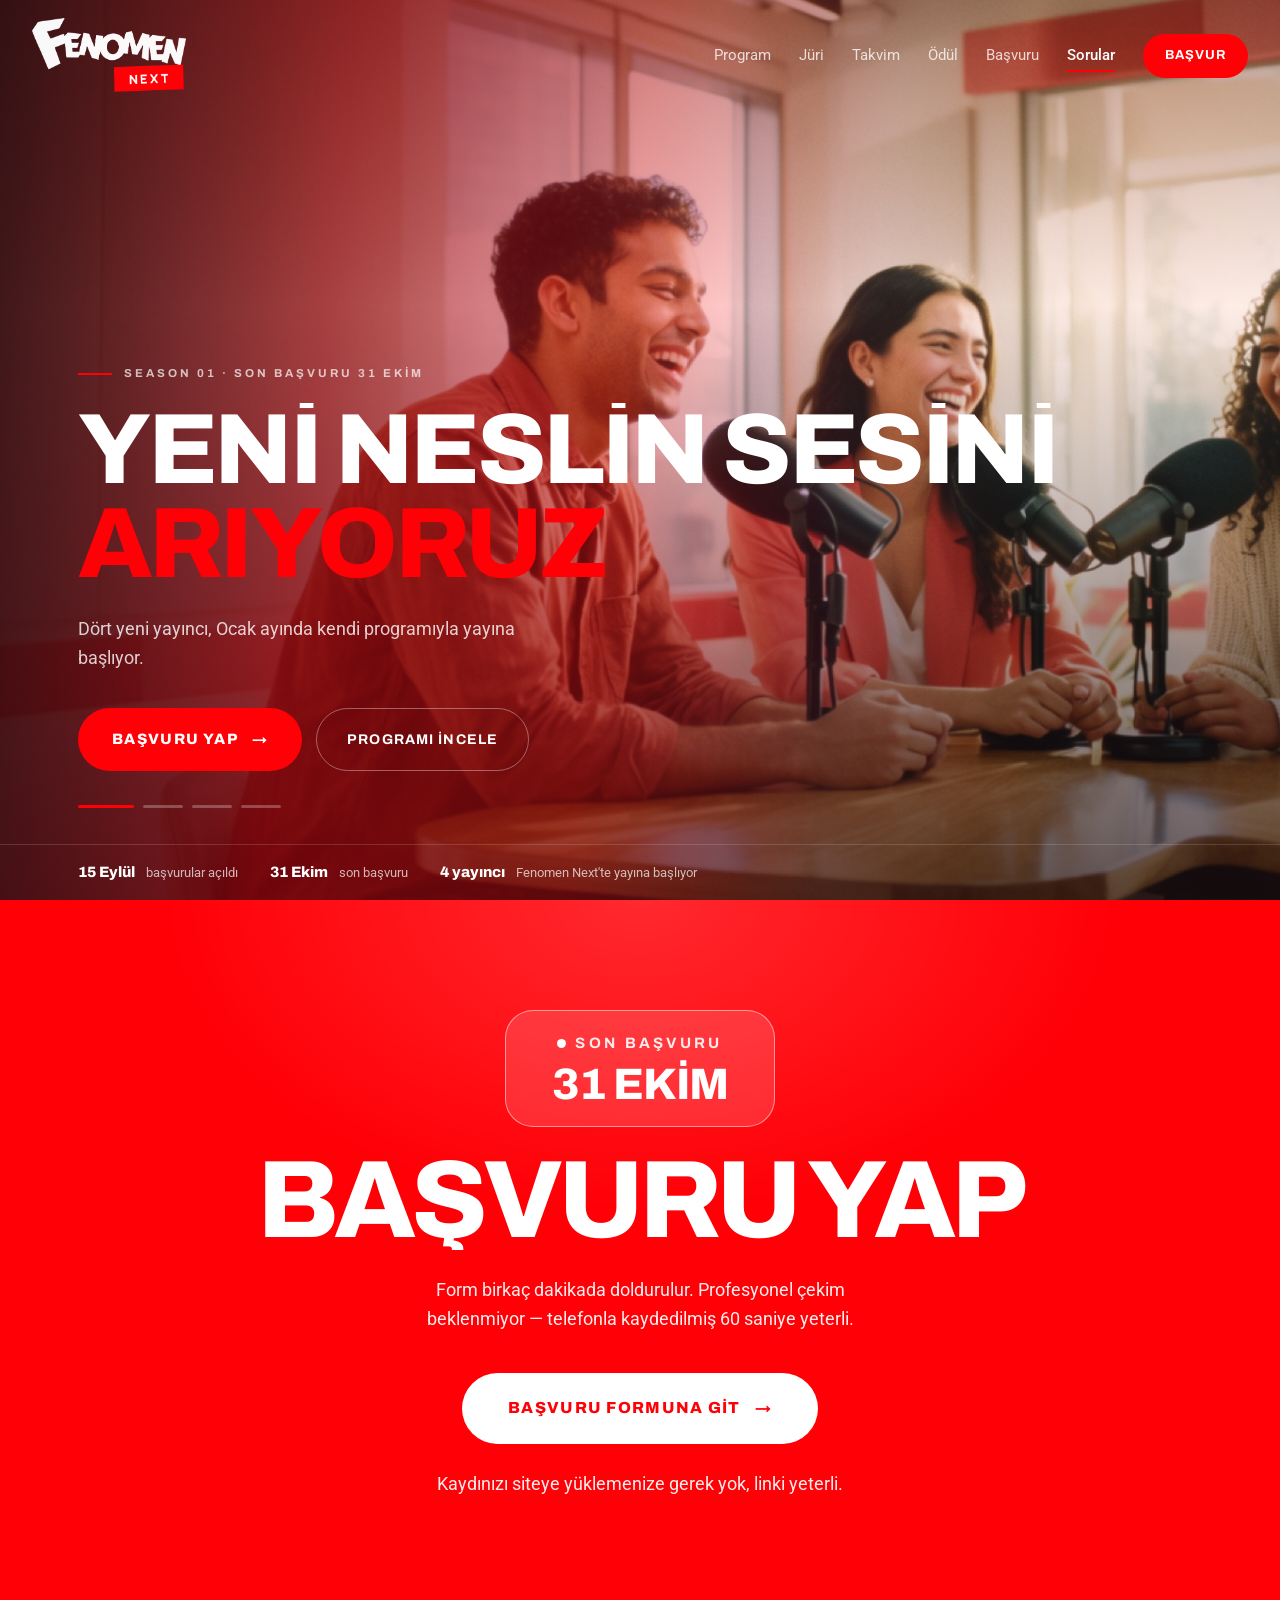
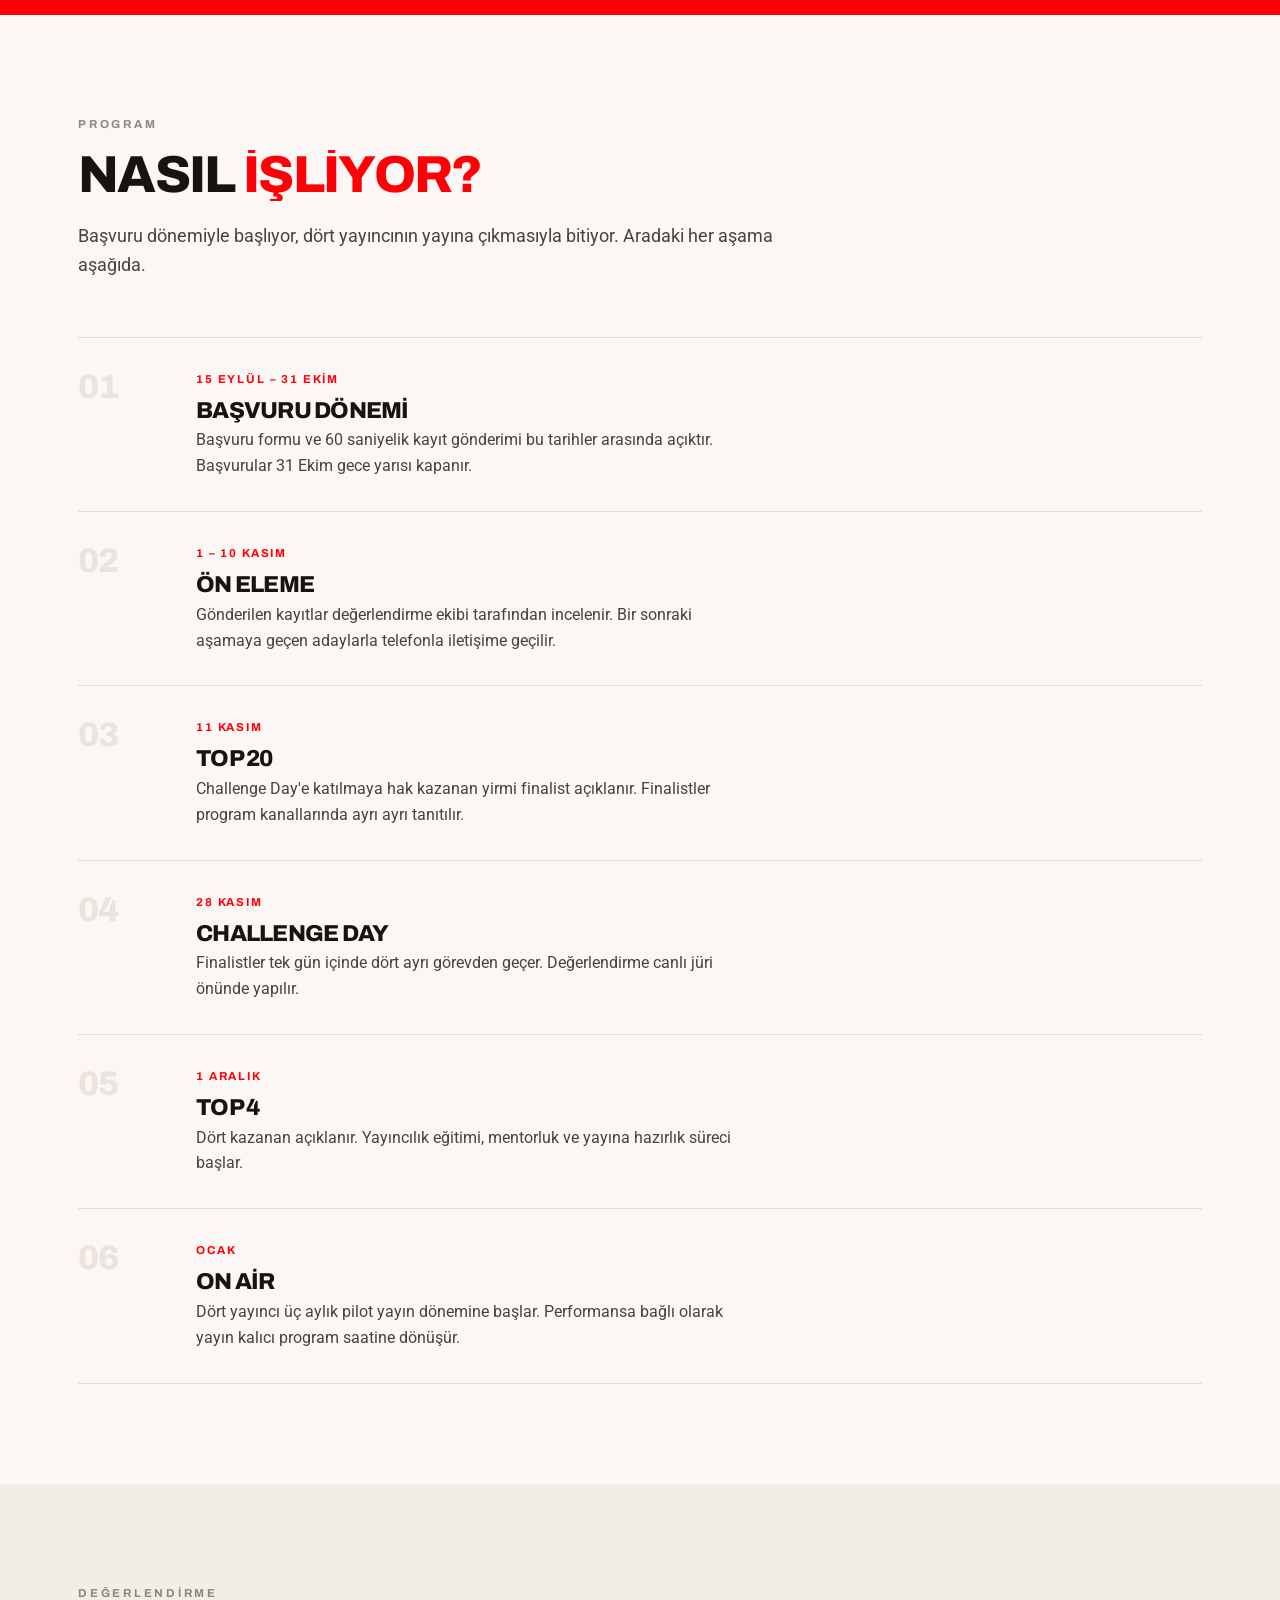
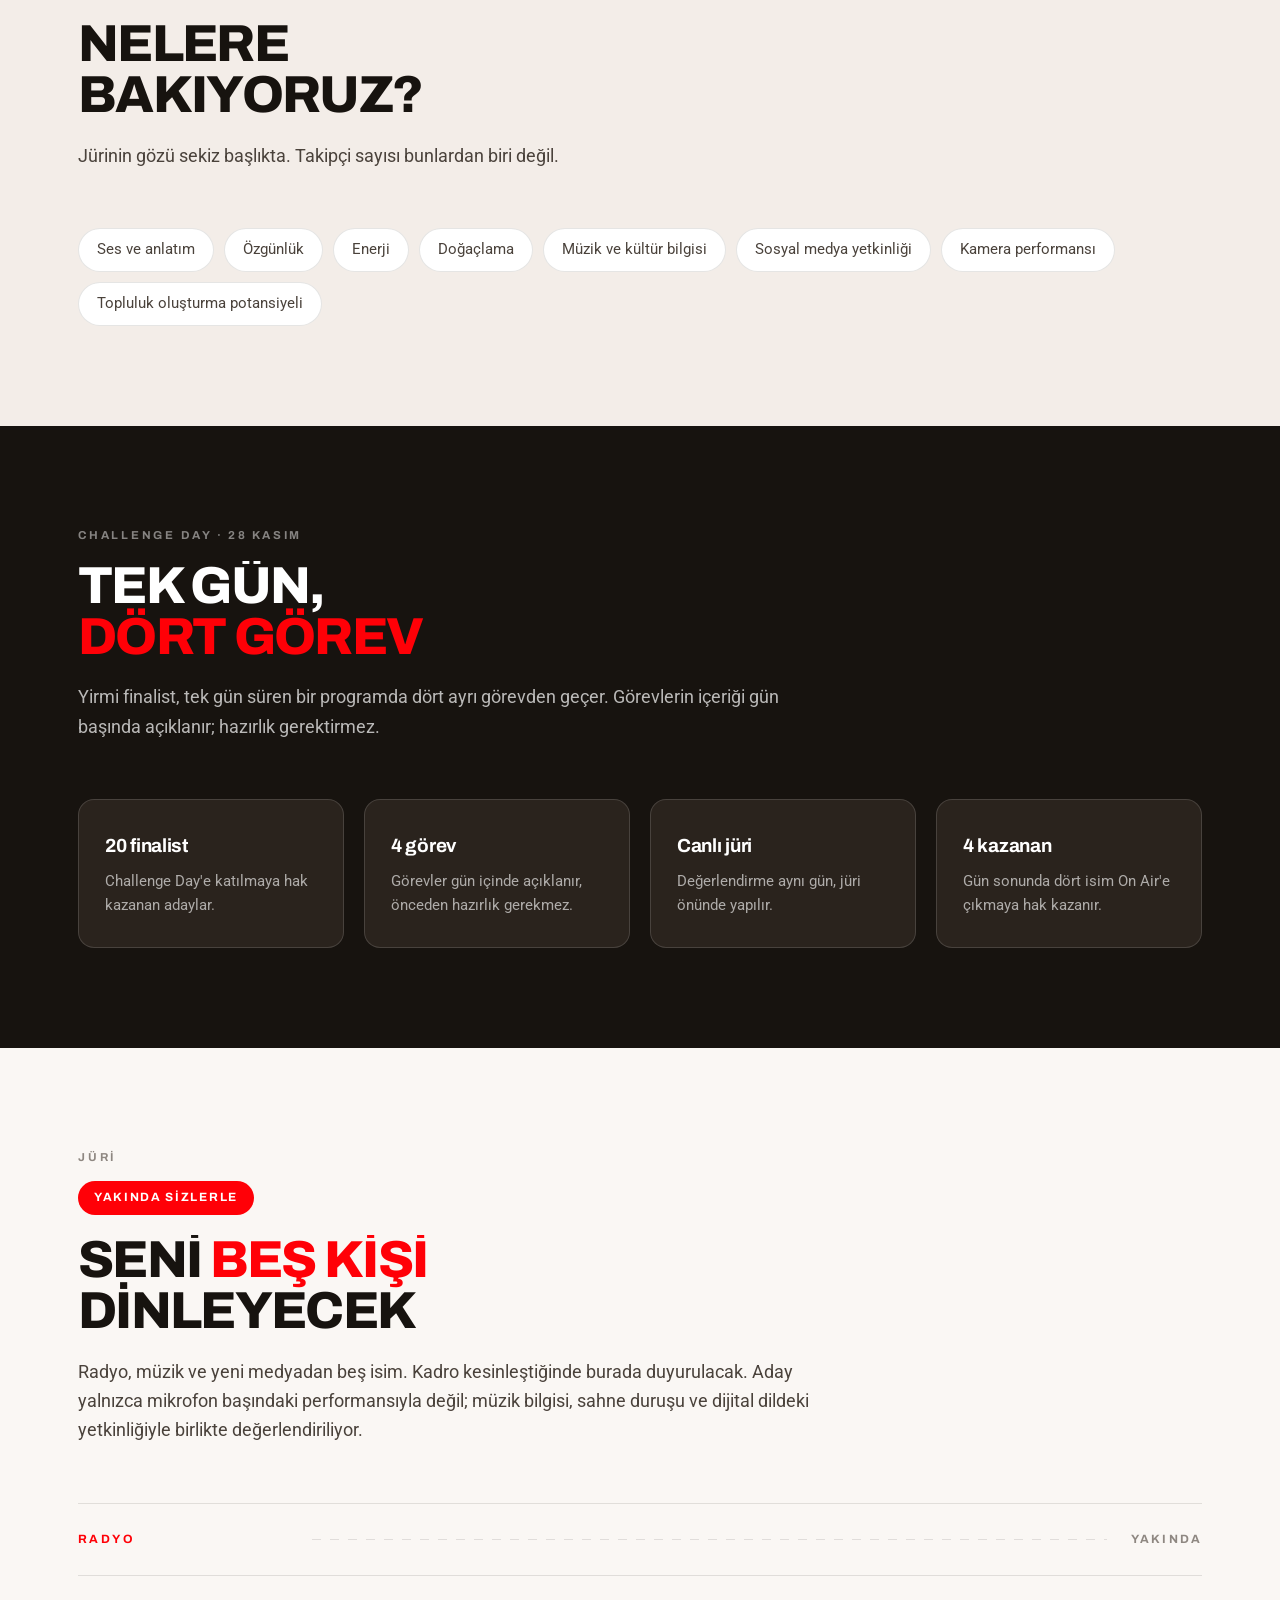
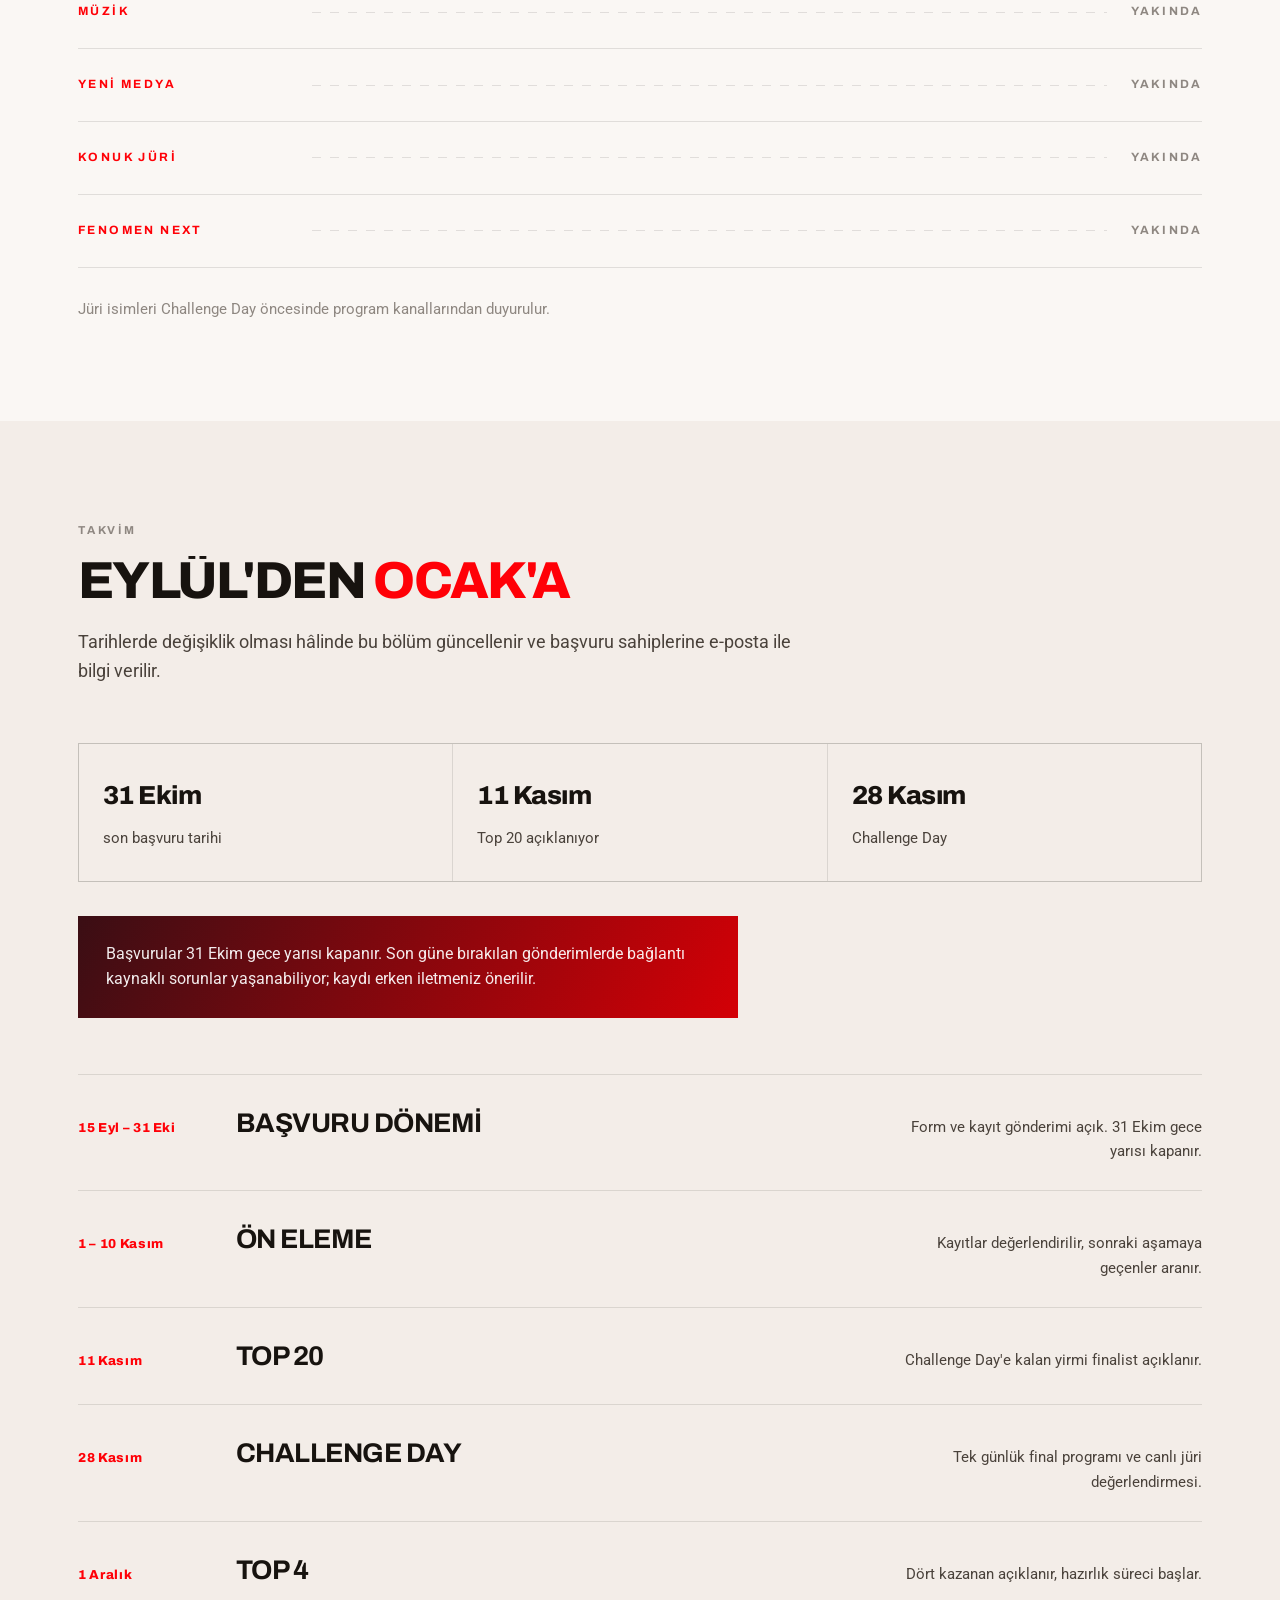
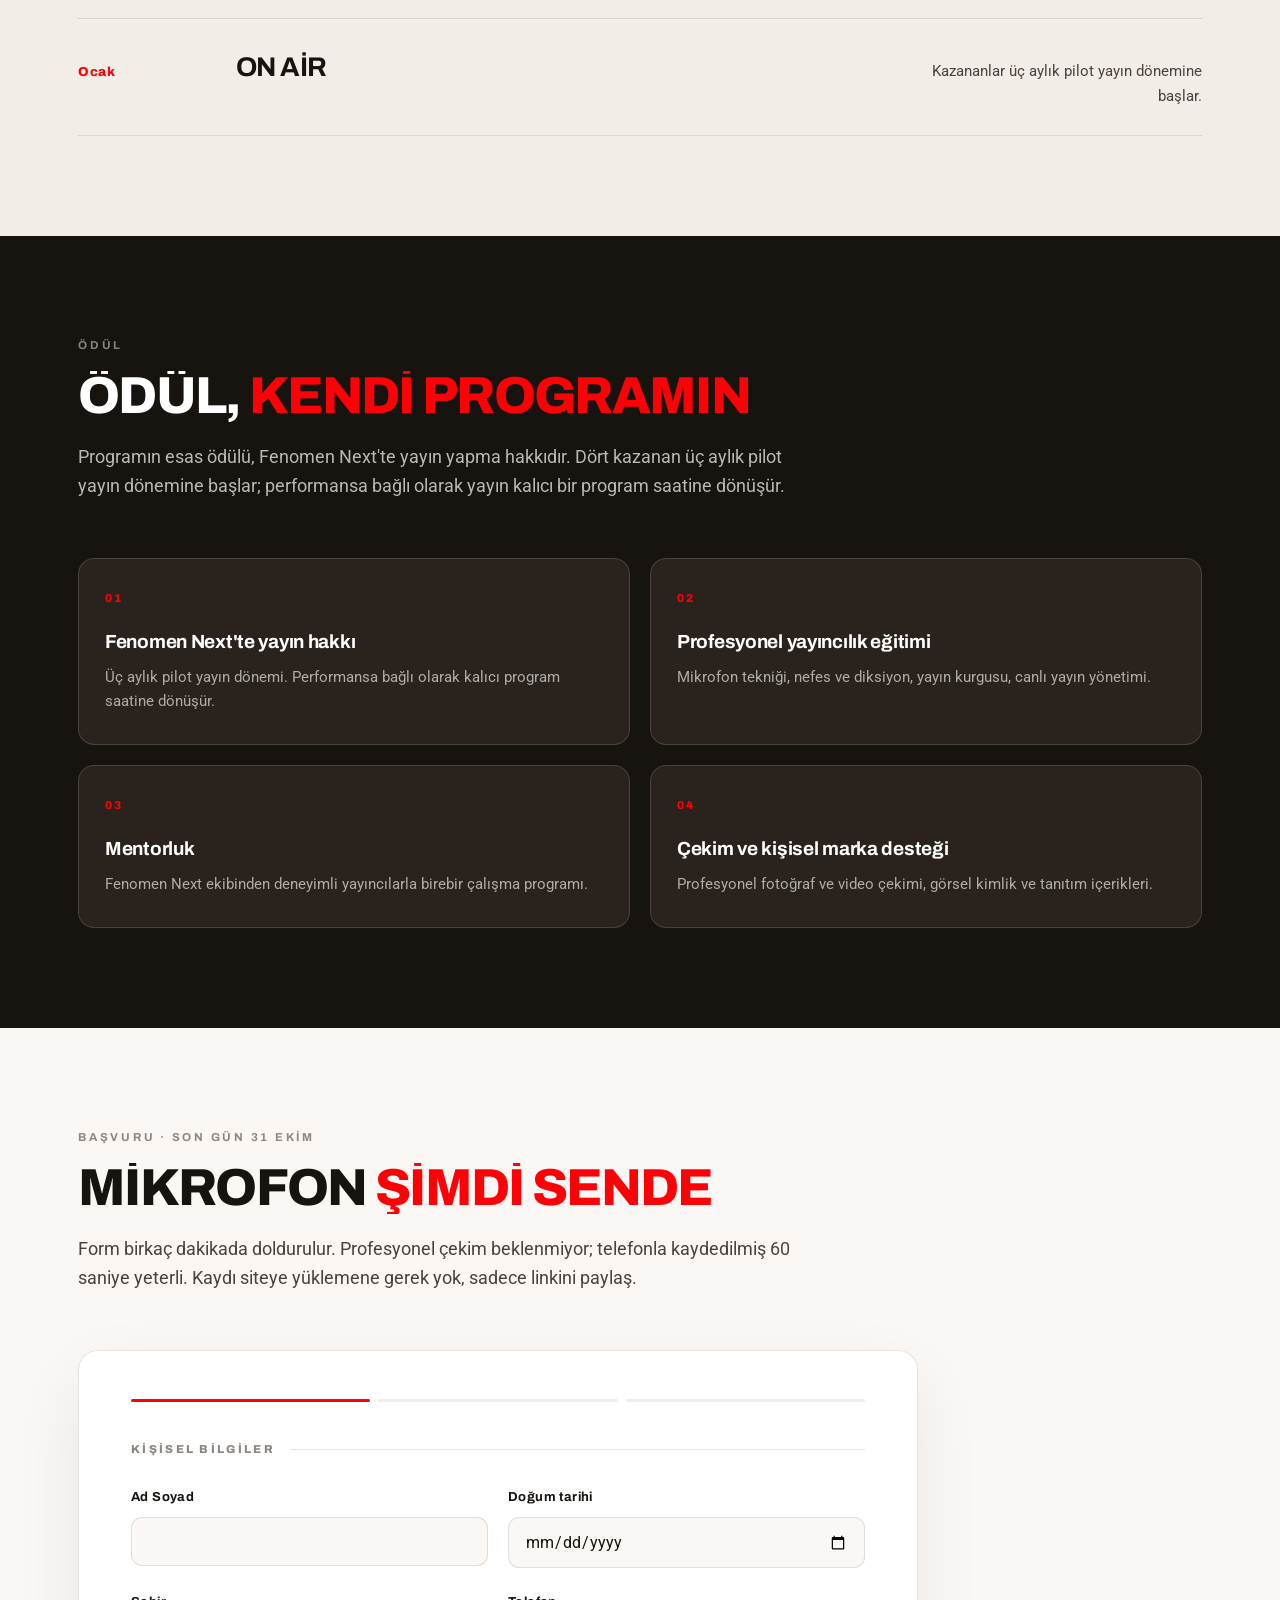
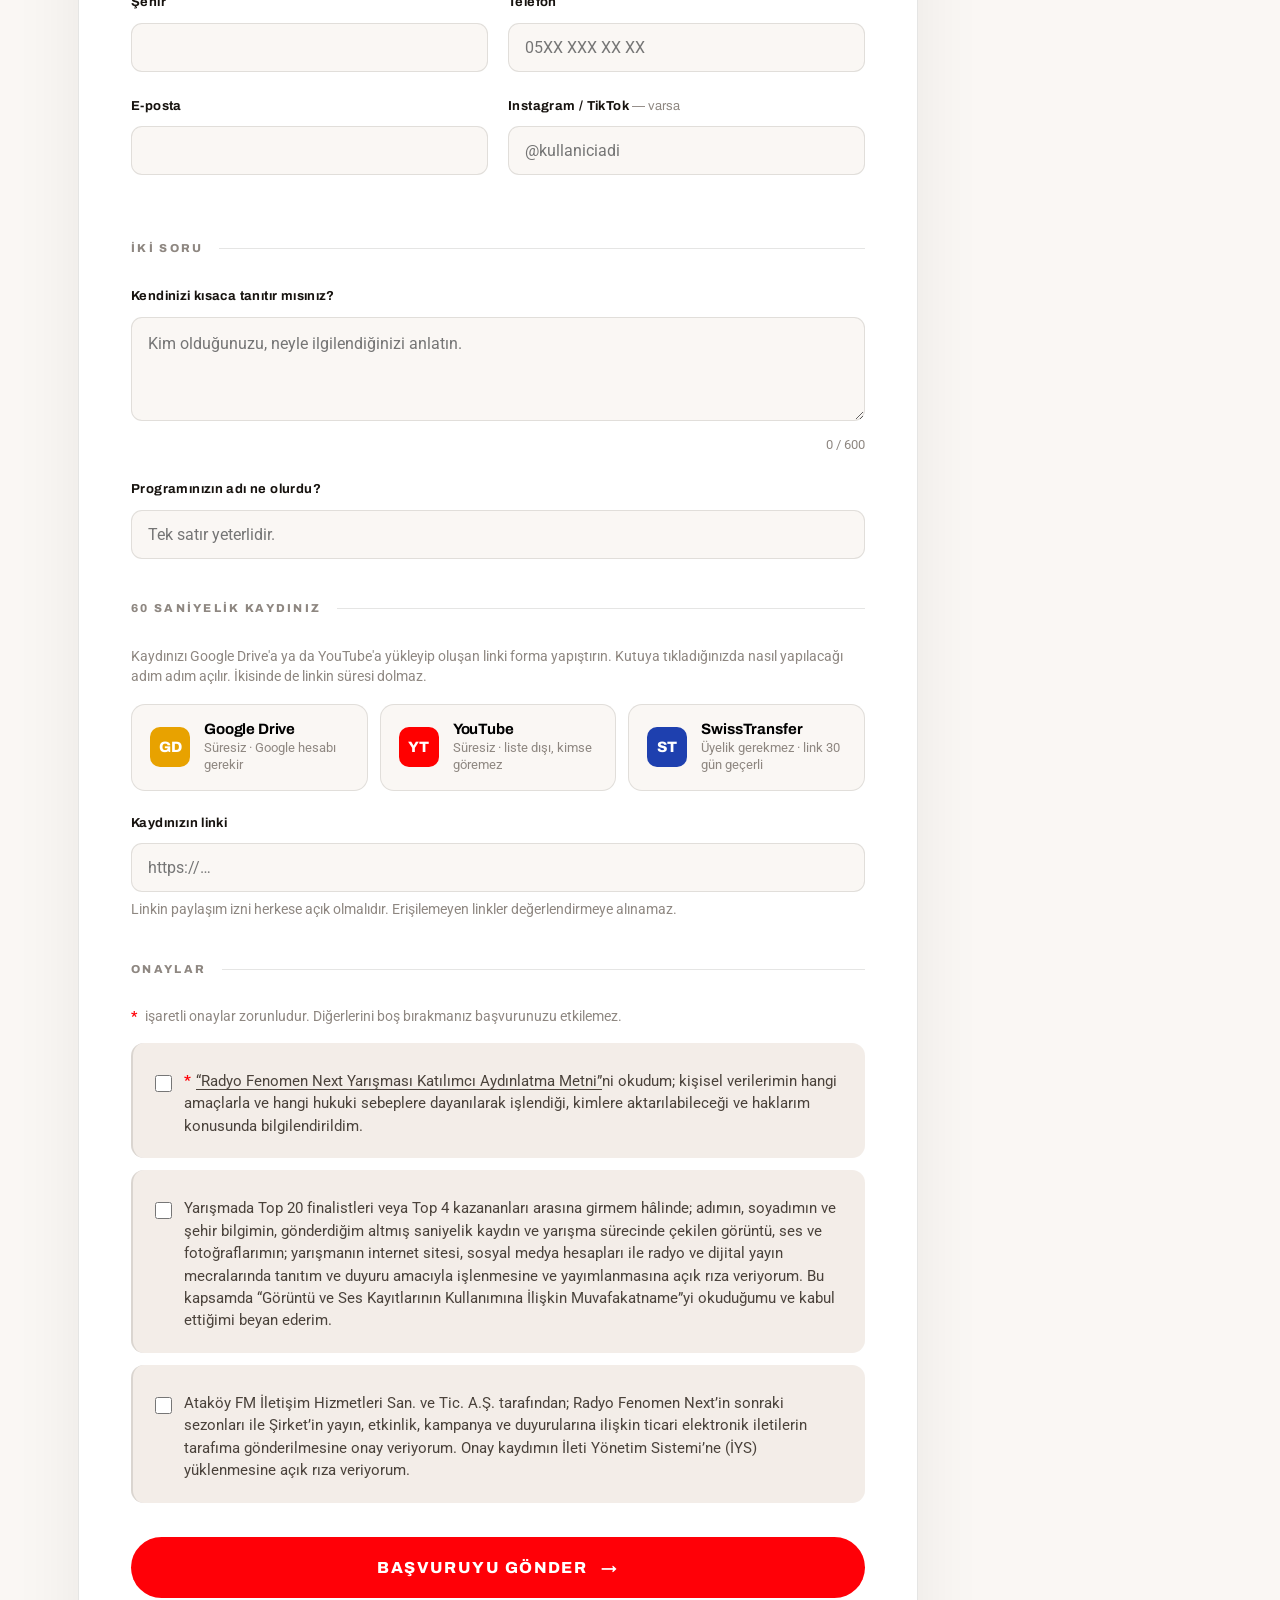
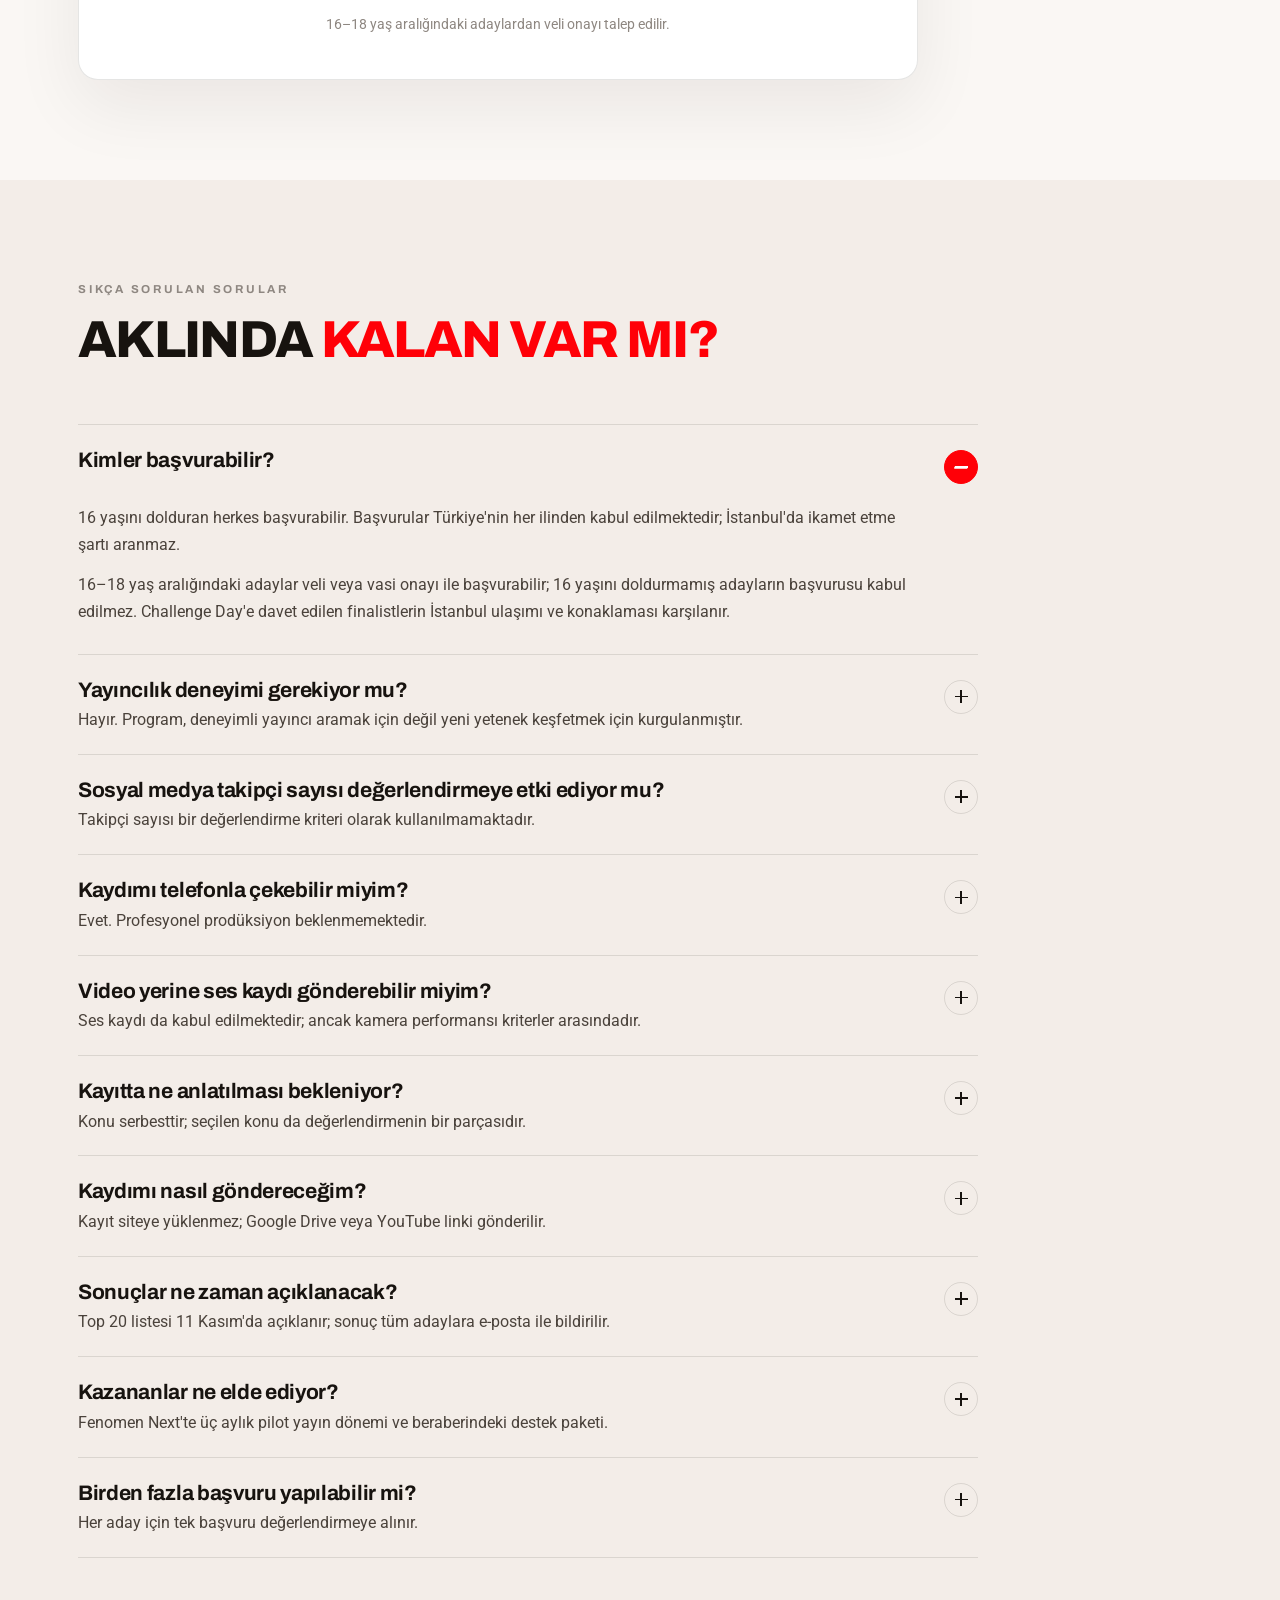
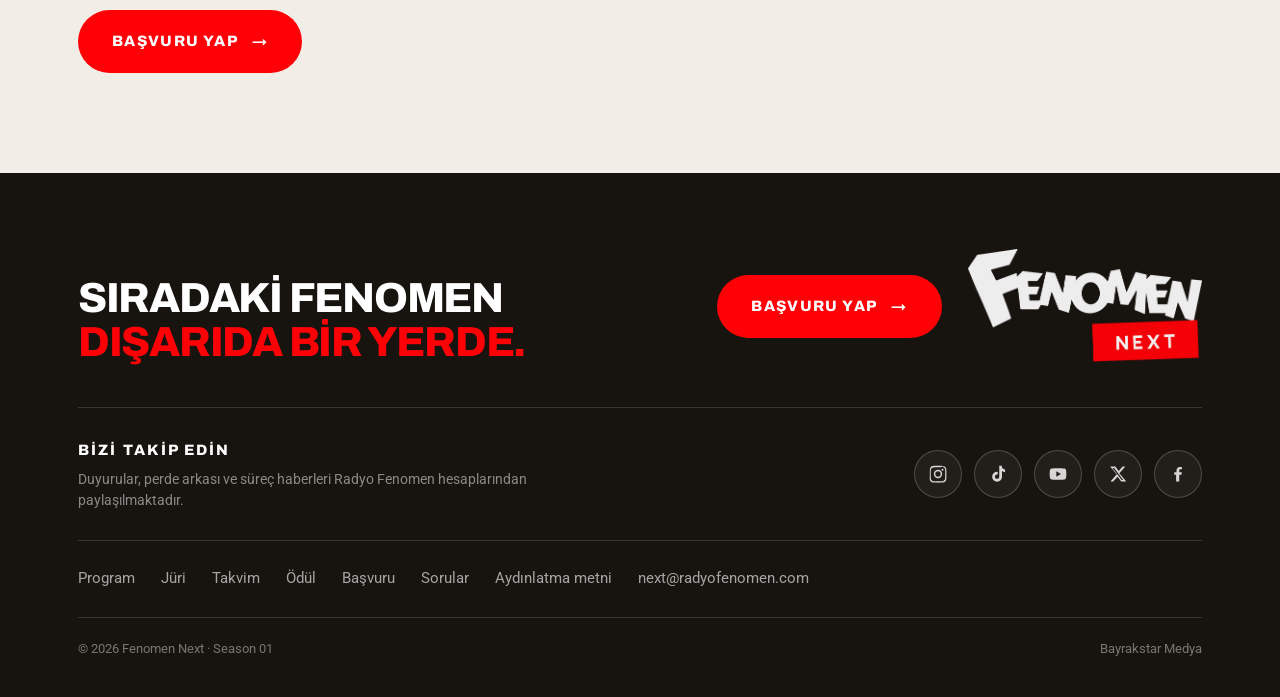
==== commit f4b467c2: "Alt bilgiye "Bizi takip edin" + sosyal medya hesapları eklendi Radyo Fenomen'in Instagram · TikTok ·" ====
--- a/index.html
+++ b/index.html
@@ -27,7 +27,7 @@
 <link rel="preconnect" href="https://fonts.googleapis.com">
 <link rel="preconnect" href="https://fonts.gstatic.com" crossorigin>
 <link href="https://fonts.googleapis.com/css2?family=Archivo:wght@400;700;800&family=Roboto:wght@300;400;500&display=swap" rel="stylesheet">
-<link rel="stylesheet" href="css/style.css?v=67f723c3bc">
+<link rel="stylesheet" href="css/style.css?v=75d7a9da24">
 <script type="application/ld+json">
 {
   "@context": "https://schema.org",
@@ -657,6 +657,29 @@
         <img src="assets/fenomen-next-logo-beyaz.png" alt="Fenomen Next" class="alt-logo">
       </div>
     </div>
+    <div class="alt-takip">
+      <div class="alt-takip-yazi">
+        <span class="alt-takip-bas">Bizi takip edin</span>
+        <span class="alt-takip-not">Duyurular, perde arkası ve süreç haberleri Radyo Fenomen hesaplarından paylaşılmaktadır.</span>
+      </div>
+      <div class="alt-sosyal">
+        <a href="https://instagram.com/radyofenomen" target="_blank" rel="noopener" aria-label="Radyo Fenomen Instagram">
+          <svg viewBox="0 0 24 24" aria-hidden="true"><path d="M12 2.2c3.2 0 3.6 0 4.9.07 1.2.06 1.8.25 2.2.42.6.23 1 .5 1.5 1 .5.5.77.9 1 1.5.17.4.36 1 .42 2.2.07 1.3.07 1.7.07 4.9s0 3.6-.07 4.9c-.06 1.2-.25 1.8-.42 2.2-.23.6-.5 1-1 1.5-.5.5-.9.77-1.5 1-.4.17-1 .36-2.2.42-1.3.07-1.7.07-4.9.07s-3.6 0-4.9-.07c-1.2-.06-1.8-.25-2.2-.42-.6-.23-1-.5-1.5-1-.5-.5-.77-.9-1-1.5-.17-.4-.36-1-.42-2.2C2.2 15.6 2.2 15.2 2.2 12s0-3.6.07-4.9c.06-1.2.25-1.8.42-2.2.23-.6.5-1 1-1.5.5-.5.9-.77 1.5-1 .4-.17 1-.36 2.2-.42C8.4 2.2 8.8 2.2 12 2.2Zm0 1.8c-3.1 0-3.5 0-4.8.07-1 .05-1.5.21-1.8.34-.4.16-.7.35-1 .65-.3.3-.5.6-.65 1-.13.3-.29.8-.34 1.8C3.3 8.9 3.3 9.3 3.3 12s0 3.1.07 4.8c.05 1 .21 1.5.34 1.8.16.4.35.7.65 1 .3.3.6.5 1 .65.3.13.8.29 1.8.34 1.3.07 1.7.07 4.8.07s3.5 0 4.8-.07c1-.05 1.5-.21 1.8-.34.4-.16.7-.35 1-.65.3-.3.5-.6.65-1 .13-.3.29-.8.34-1.8.07-1.3.07-1.7.07-4.8s0-3.5-.07-4.8c-.05-1-.21-1.5-.34-1.8a2.7 2.7 0 0 0-.65-1c-.3-.3-.6-.5-1-.65-.3-.13-.8-.29-1.8-.34C15.5 4 15.1 4 12 4Zm0 3a5 5 0 1 1 0 10 5 5 0 0 1 0-10Zm0 1.8a3.2 3.2 0 1 0 0 6.4 3.2 3.2 0 0 0 0-6.4ZM17.4 5.6a1.2 1.2 0 1 1 0 2.4 1.2 1.2 0 0 1 0-2.4Z"/></svg>
+        </a>
+        <a href="https://tiktok.com/@radyofenomen" target="_blank" rel="noopener" aria-label="Radyo Fenomen TikTok">
+          <svg viewBox="0 0 24 24" aria-hidden="true"><path d="M16.6 2h-3.1v13.2a2.6 2.6 0 1 1-2.6-2.6c.28 0 .55.04.8.12V9.5a5.9 5.9 0 0 0-.8-.06 5.9 5.9 0 1 0 5.9 5.9V8.5c1 .8 2.3 1.3 3.7 1.35V6.65c-1.05-.05-2-.5-2.7-1.2A3.9 3.9 0 0 1 16.6 2Z"/></svg>
+        </a>
+        <a href="https://www.youtube.com/@radyofenomenmaksimum" target="_blank" rel="noopener" aria-label="Radyo Fenomen YouTube">
+          <svg viewBox="0 0 24 24" aria-hidden="true"><path d="M21.6 7.2a2.6 2.6 0 0 0-1.82-1.83C18.17 5 12 5 12 5s-6.17 0-7.78.4A2.6 2.6 0 0 0 2.4 7.2C2 8.8 2 12 2 12s0 3.2.4 4.8a2.6 2.6 0 0 0 1.82 1.83C5.83 19 12 19 12 19s6.17 0 7.78-.4a2.6 2.6 0 0 0 1.82-1.83C22 15.2 22 12 22 12s0-3.2-.4-4.8ZM10 15.2V8.8L15.5 12 10 15.2Z"/></svg>
+        </a>
+        <a href="https://twitter.com/radyofenomen" target="_blank" rel="noopener" aria-label="Radyo Fenomen X">
+          <svg viewBox="0 0 24 24" aria-hidden="true"><path d="M17.5 3h3.3l-7.2 8.24L21.9 21h-6.1l-4.3-5.6L6.3 21H3l7.5-8.6L2.6 3h6.2l4 5.3L17.5 3Zm-1.1 16.1h1.8L7.3 4.8H5.4l11 14.3Z"/></svg>
+        </a>
+        <a href="https://facebook.com/radyofenomen" target="_blank" rel="noopener" aria-label="Radyo Fenomen Facebook">
+          <svg viewBox="0 0 24 24" aria-hidden="true"><path d="M13.5 21v-8h2.7l.4-3.1h-3.1V7.9c0-.9.25-1.5 1.55-1.5h1.65V3.6c-.29-.04-1.28-.12-2.43-.12-2.4 0-4.04 1.47-4.04 4.16V9.9H7.5V13h2.23v8h3.77Z"/></svg>
+        </a>
+      </div>
+    </div>
     <nav class="alt-orta">
       <a href="#program">Program</a>
       <a href="#juri">Jüri</a>
--- a/css/style.css
+++ b/css/style.css
@@ -754,6 +754,24 @@
 }
 .alt-slogan em{font-style:normal;color:var(--kirmizi)}
 .alt-logo{height:116px;width:auto;opacity:.95}
+.alt-takip{
+  display:flex;justify-content:space-between;align-items:center;gap:30px;flex-wrap:wrap;
+  padding:30px 0;border-bottom:1px solid var(--cizgi-koyu);
+}
+.alt-takip-yazi{display:flex;flex-direction:column;gap:7px;max-width:46ch}
+.alt-takip-bas{
+  font-family:'Archivo',sans-serif;font-weight:800;font-size:15px;
+  letter-spacing:.14em;text-transform:uppercase;
+}
+.alt-takip-not{font-size:13.5px;line-height:1.5;color:rgba(255,255,255,.5)}
+.alt-sosyal{display:flex;gap:12px;flex-wrap:wrap}
+.alt-sosyal a{
+  width:48px;height:48px;border-radius:50%;
+  display:inline-flex;align-items:center;justify-content:center;
+  border:1px solid rgba(255,255,255,.2);background:rgba(255,255,255,.05);
+  transition:background .25s,border-color .25s,transform .25s;
+}
+.alt-sosyal svg{width:20px;height:20px;fill:rgba(255,255,255,.82);transition:fill .25s}
 .alt-orta{display:flex;flex-wrap:wrap;gap:26px;padding:26px 0;font-size:14.5px}
 .alt-orta a{color:rgba(255,255,255,.62);transition:color .25s}
 .alt-alt{
@@ -790,6 +808,8 @@
   .birak-alan:hover,.birak-alan.uzerinde{border-color:var(--kirmizi);background:#FFF6F5}
   .dosya-sil:hover{color:var(--kirmizi)}
   .modal-kapat:hover{background:var(--kirmizi);color:#fff}
+  .alt-sosyal a:hover{background:var(--kirmizi);border-color:var(--kirmizi);transform:translateY(-3px)}
+  .alt-sosyal a:hover svg{fill:#fff}
   .alt-orta a:hover{color:#fff}
   .alt-alt a:hover{color:#fff}
 }
@@ -919,6 +939,9 @@
   .alt-ust{padding-bottom:28px;gap:26px}
   .alt-slogan{font-size:23px;max-width:none;line-height:1.12}
   .alt-logo{height:88px}
+  .alt-takip{padding:24px 0;gap:20px}
+  .alt-takip-yazi{max-width:none}
+  .alt-sosyal a{width:44px;height:44px}
   .alt-orta{gap:12px 22px;padding:22px 0;font-size:14px}
   .alt-alt{font-size:12px;padding-top:18px}
 
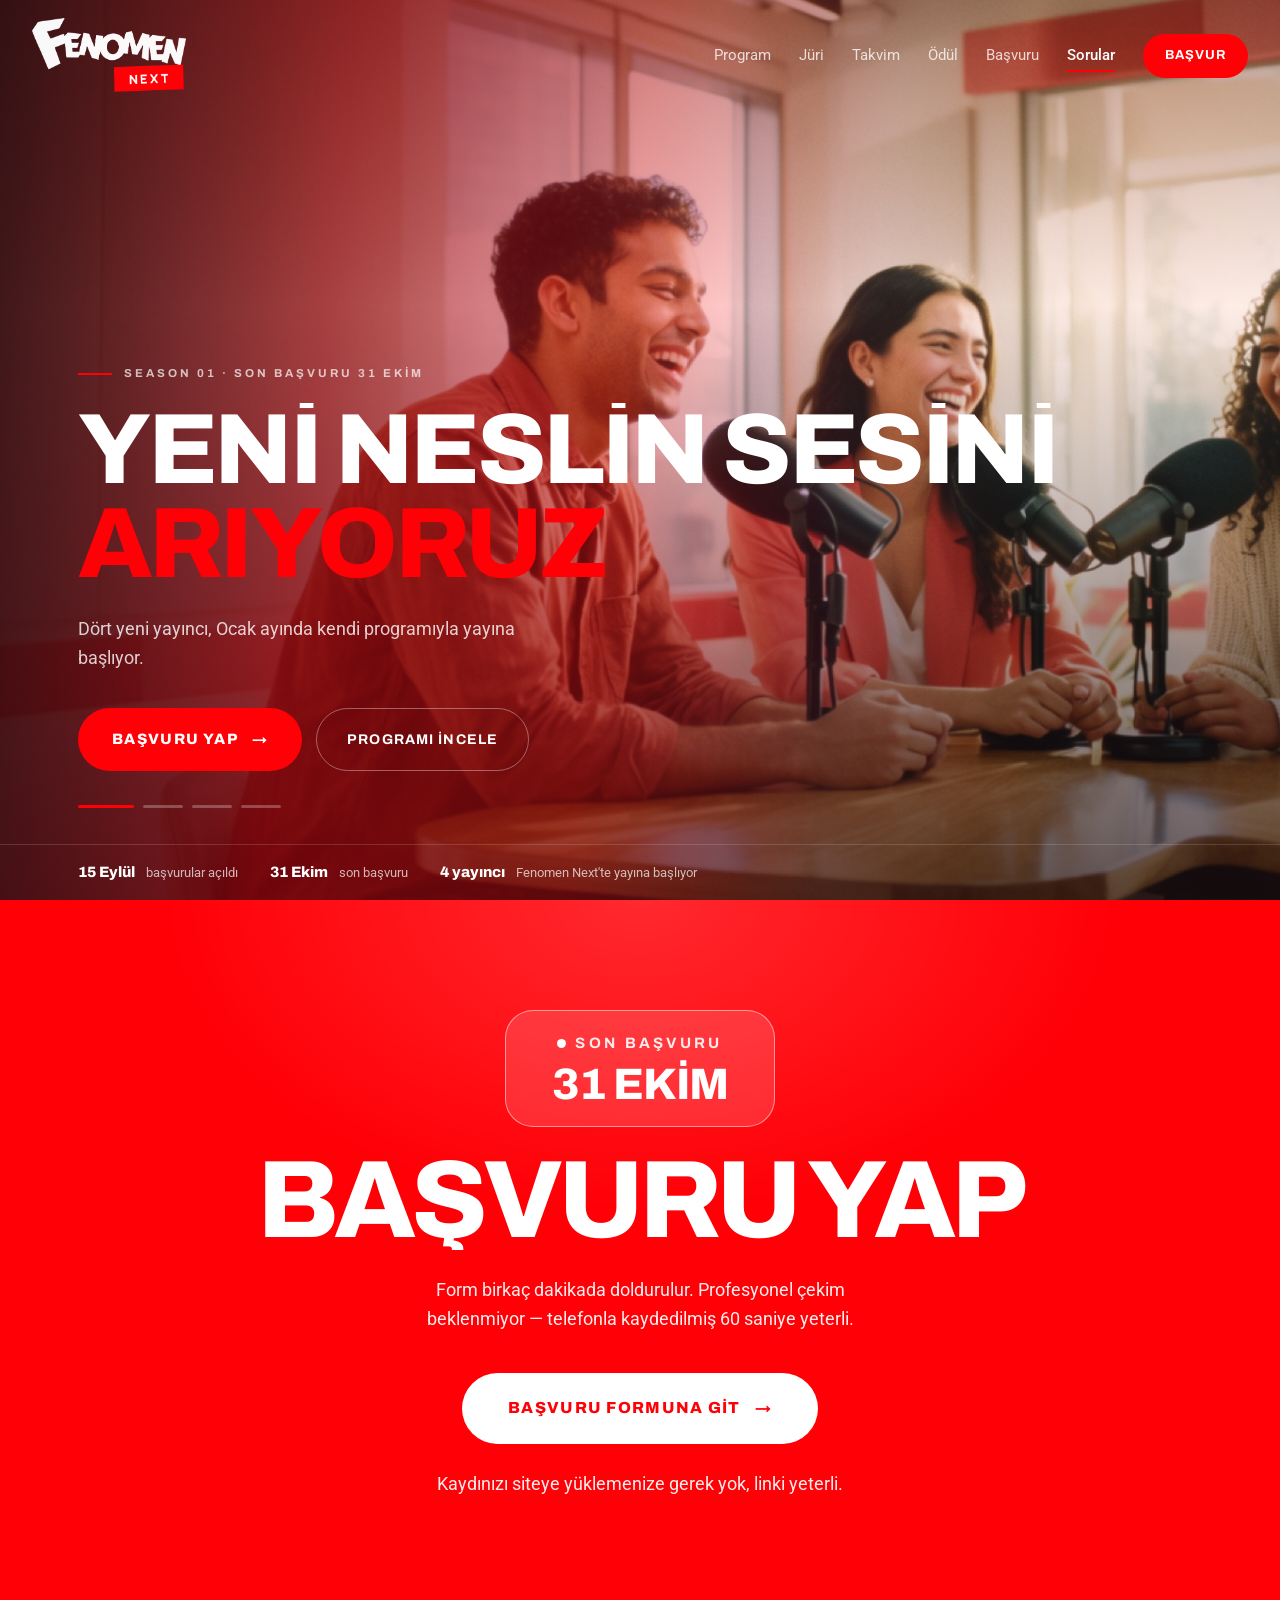
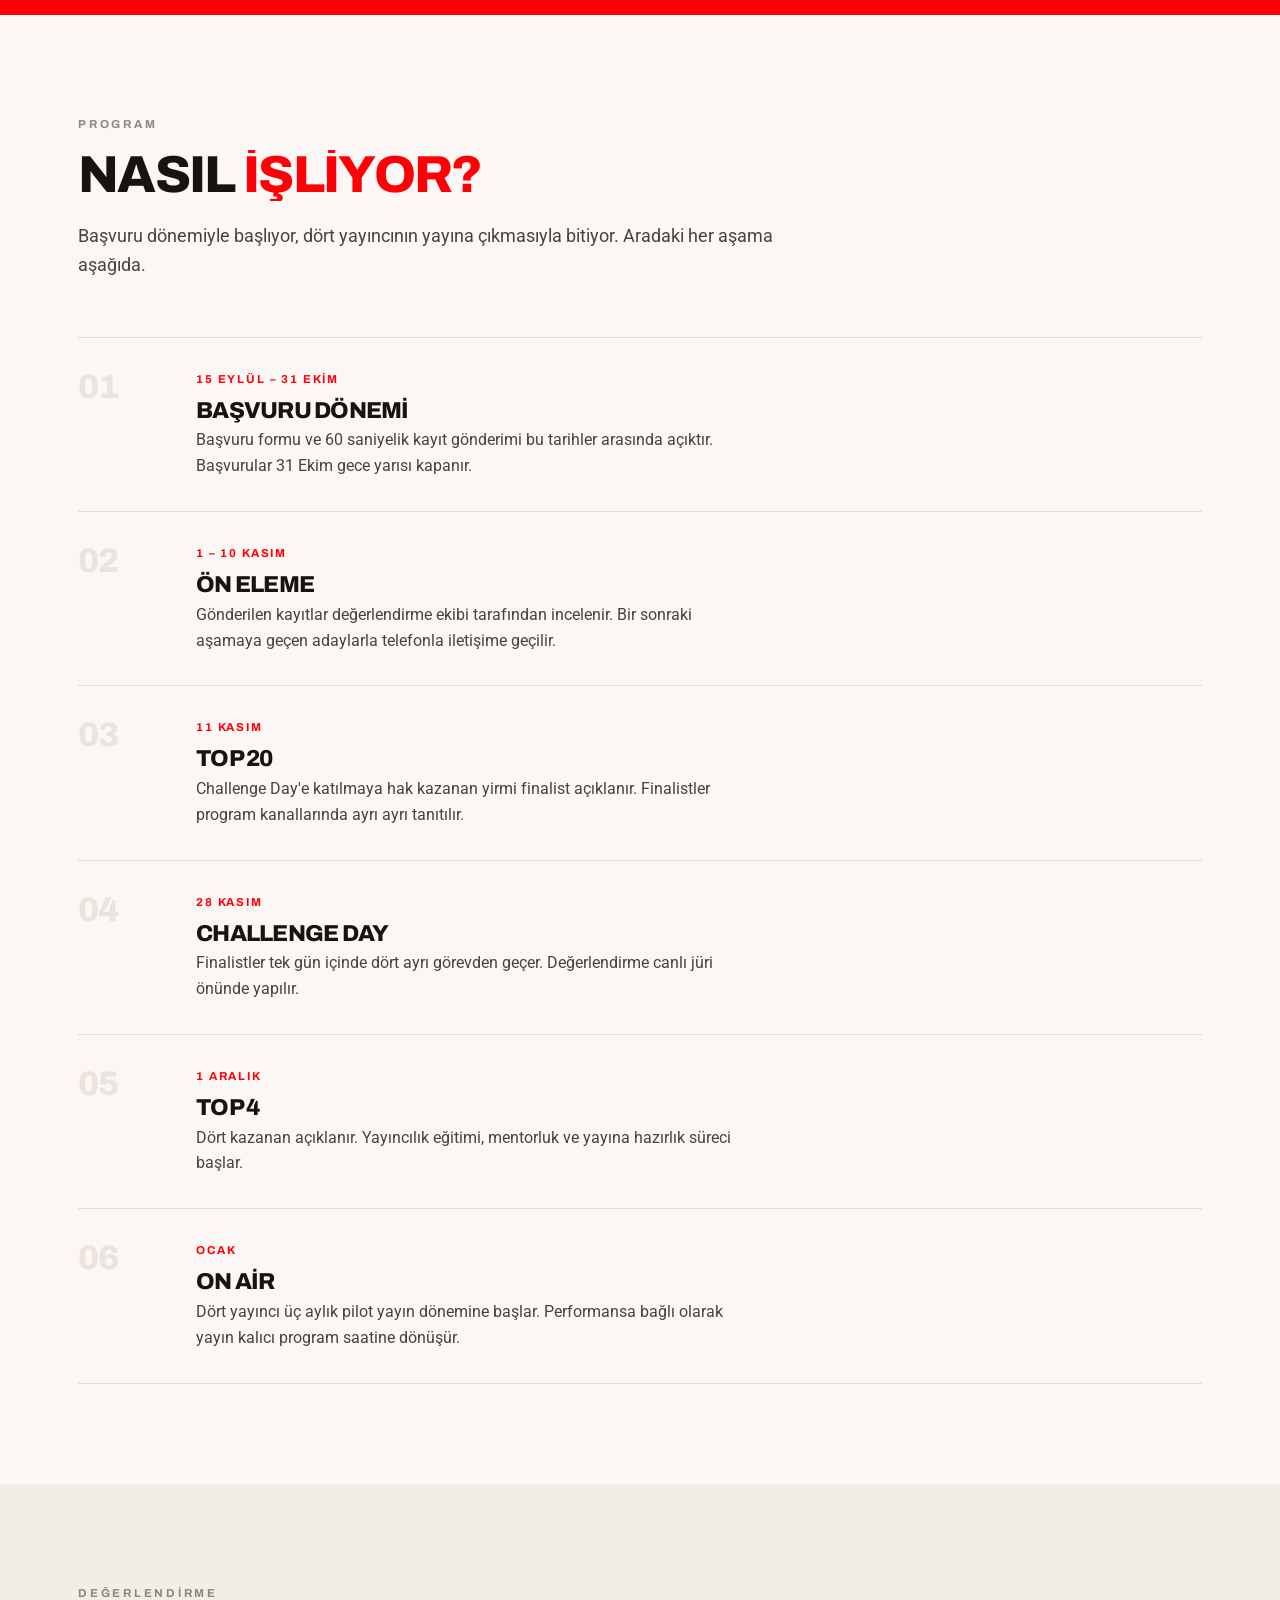
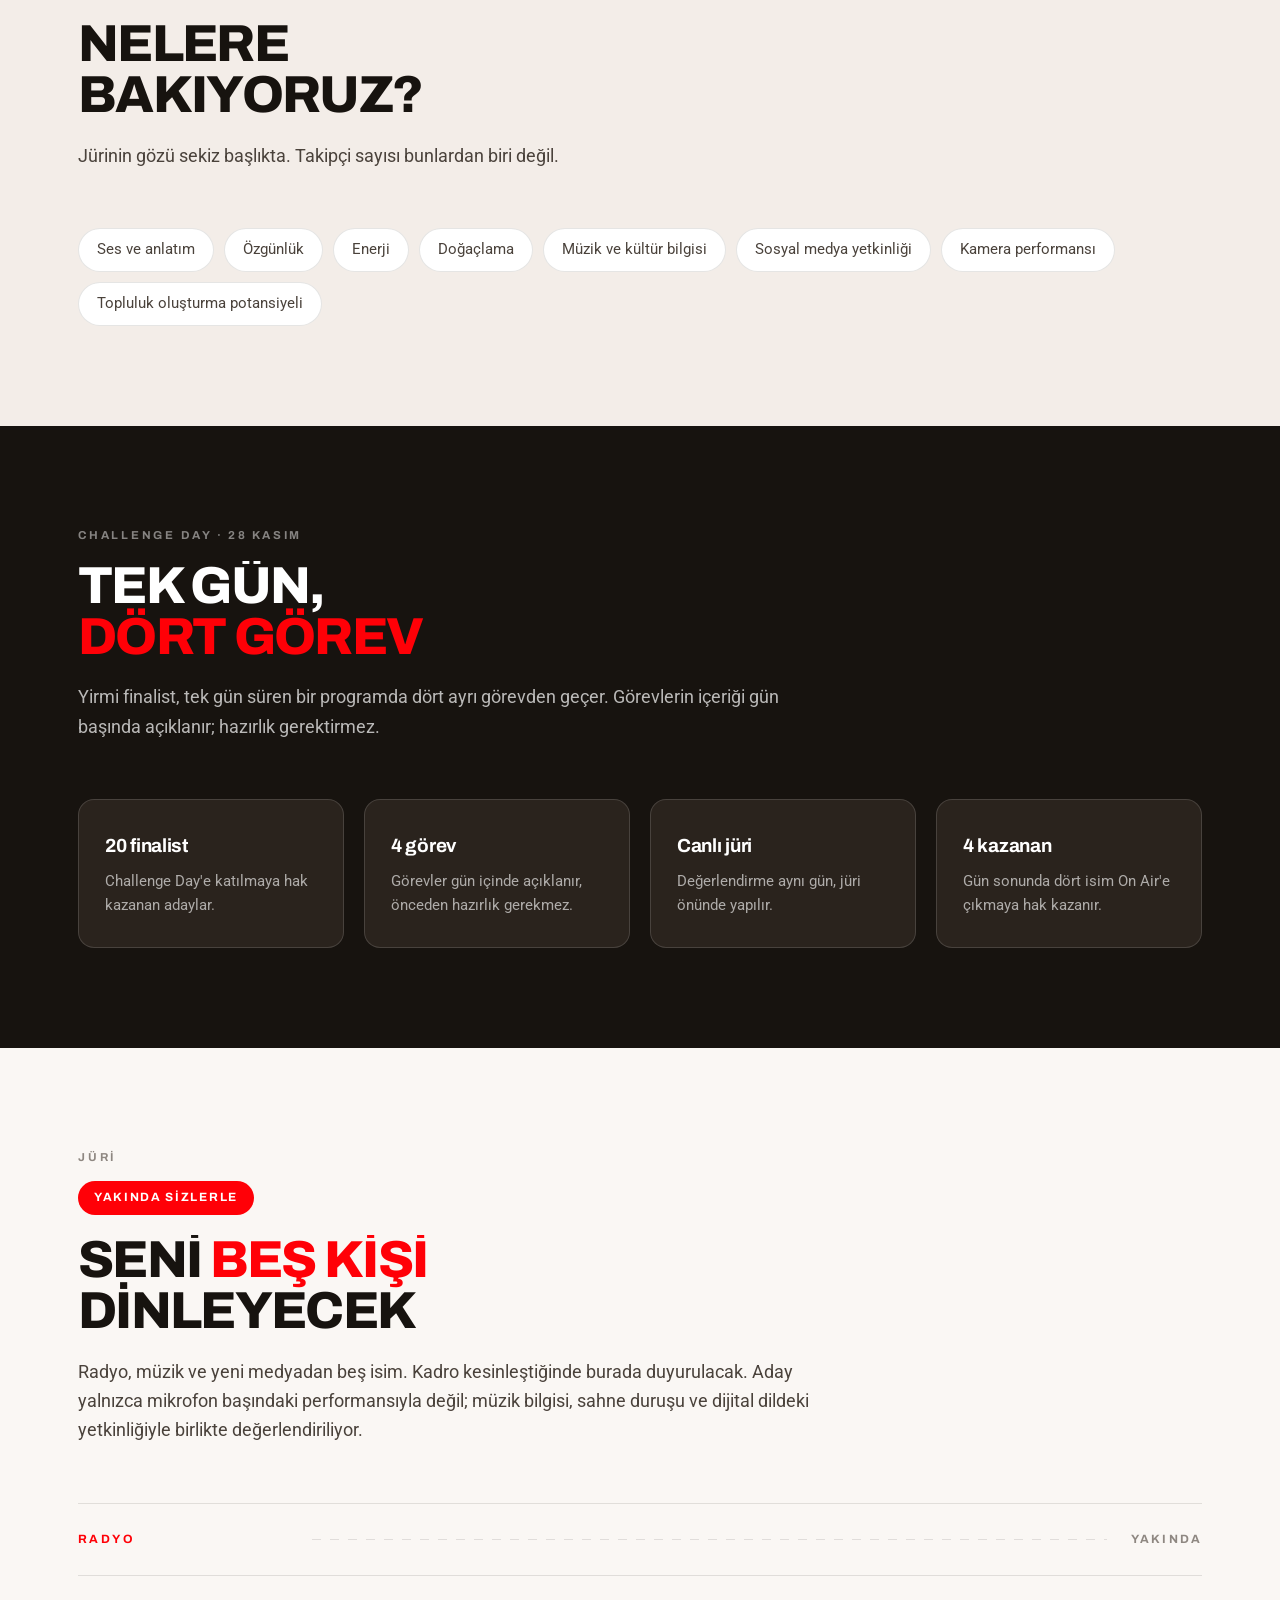
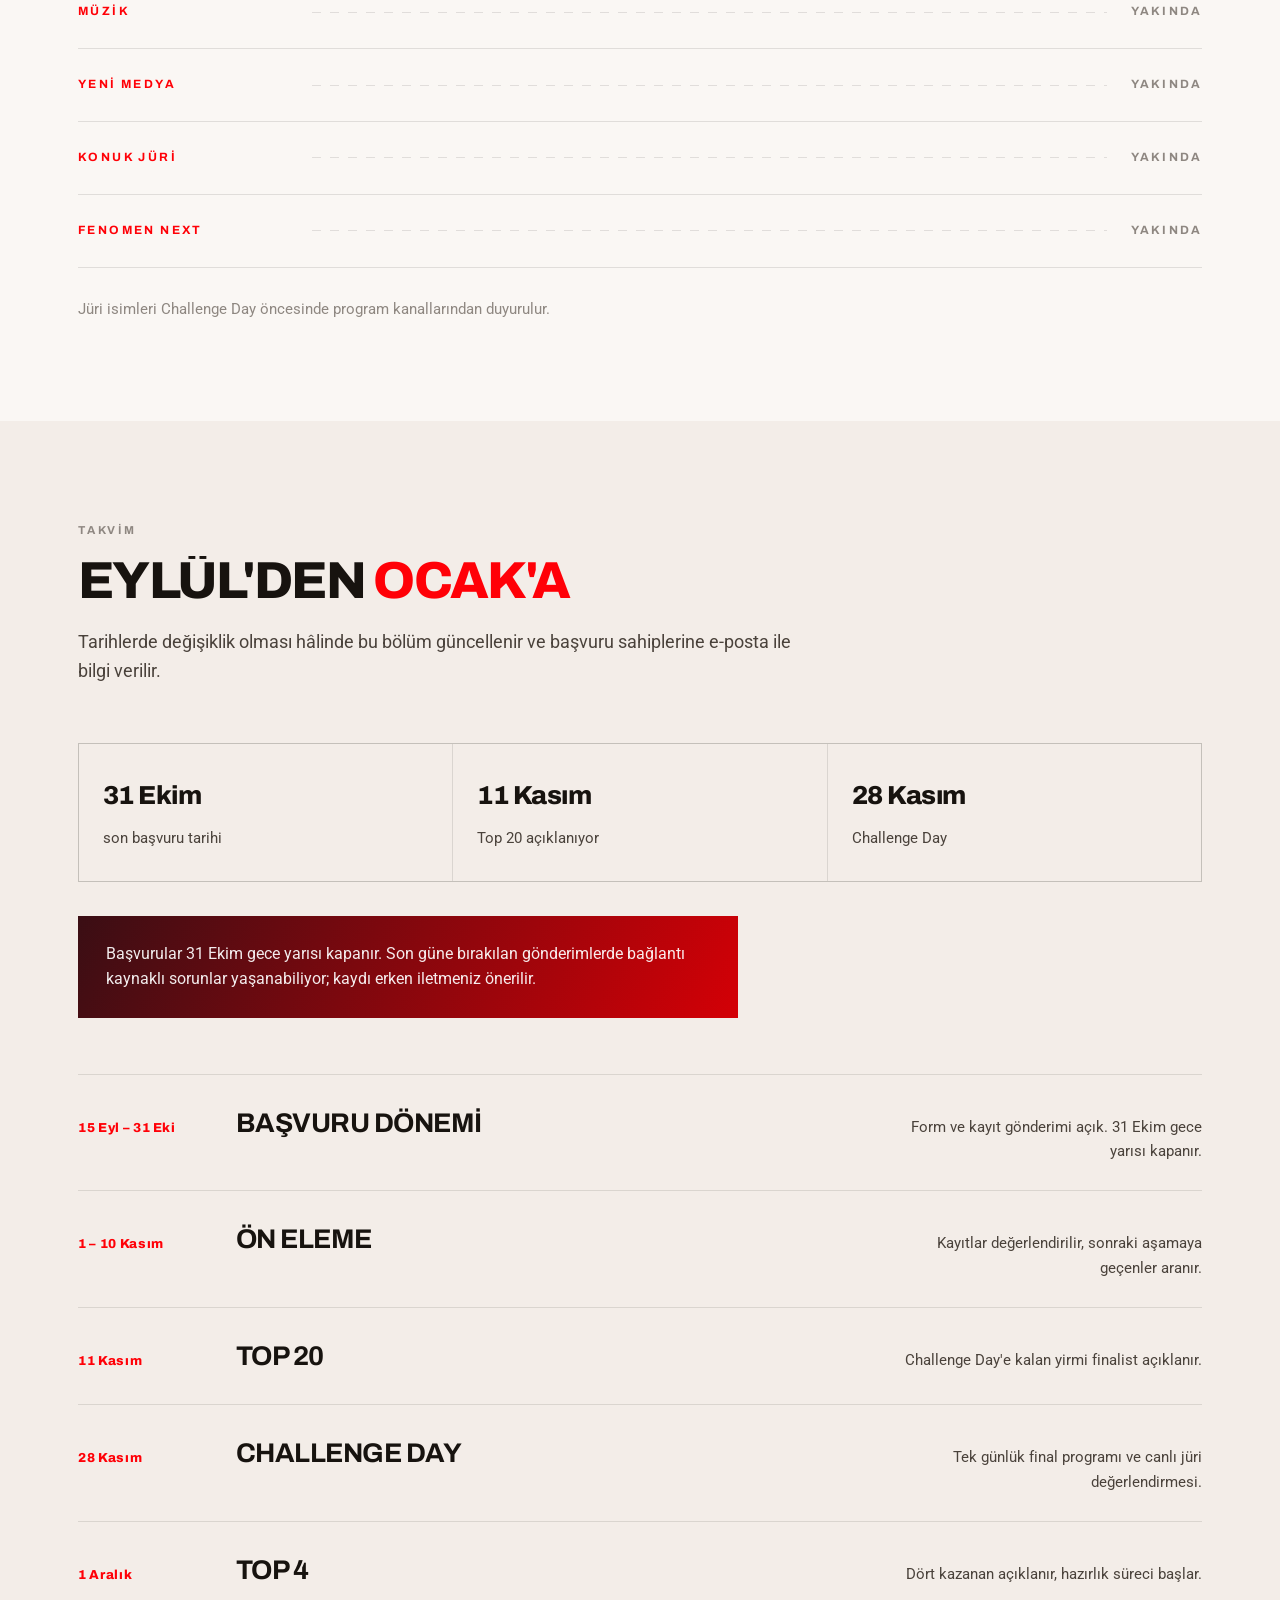
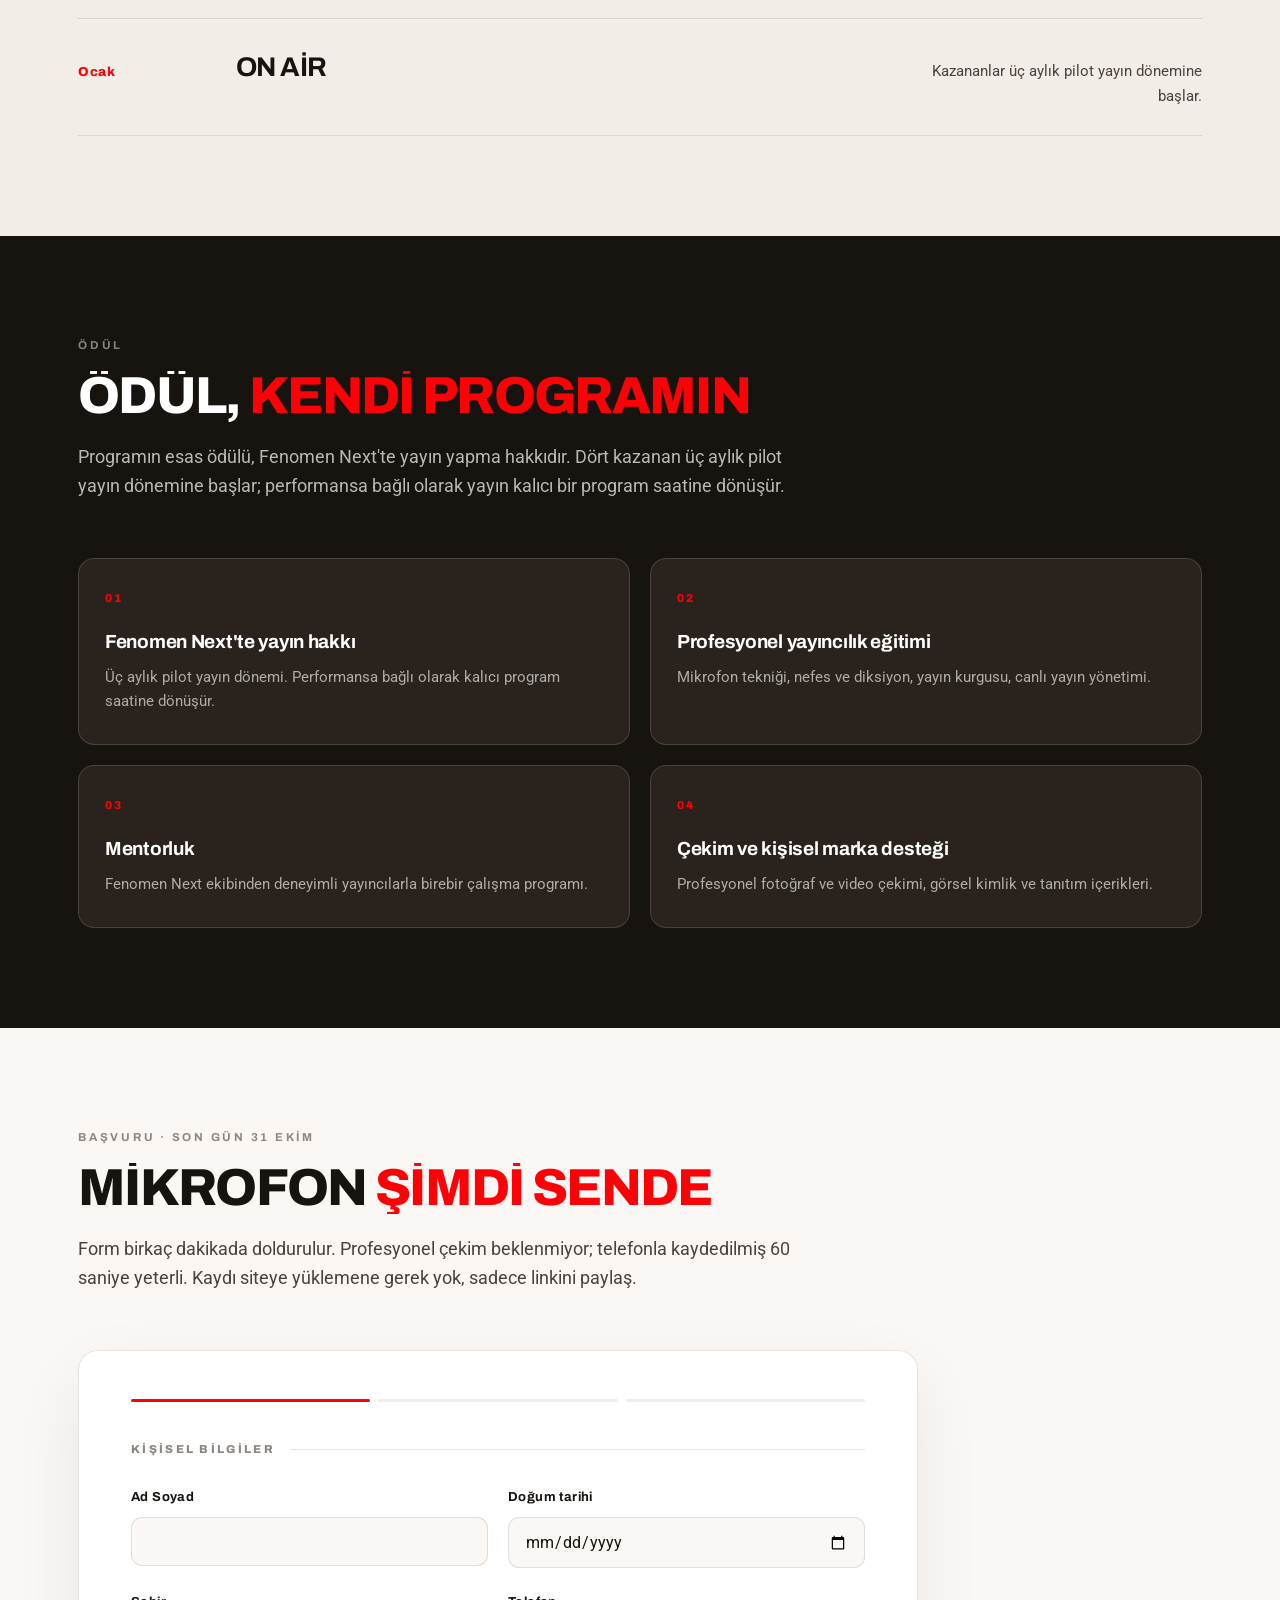
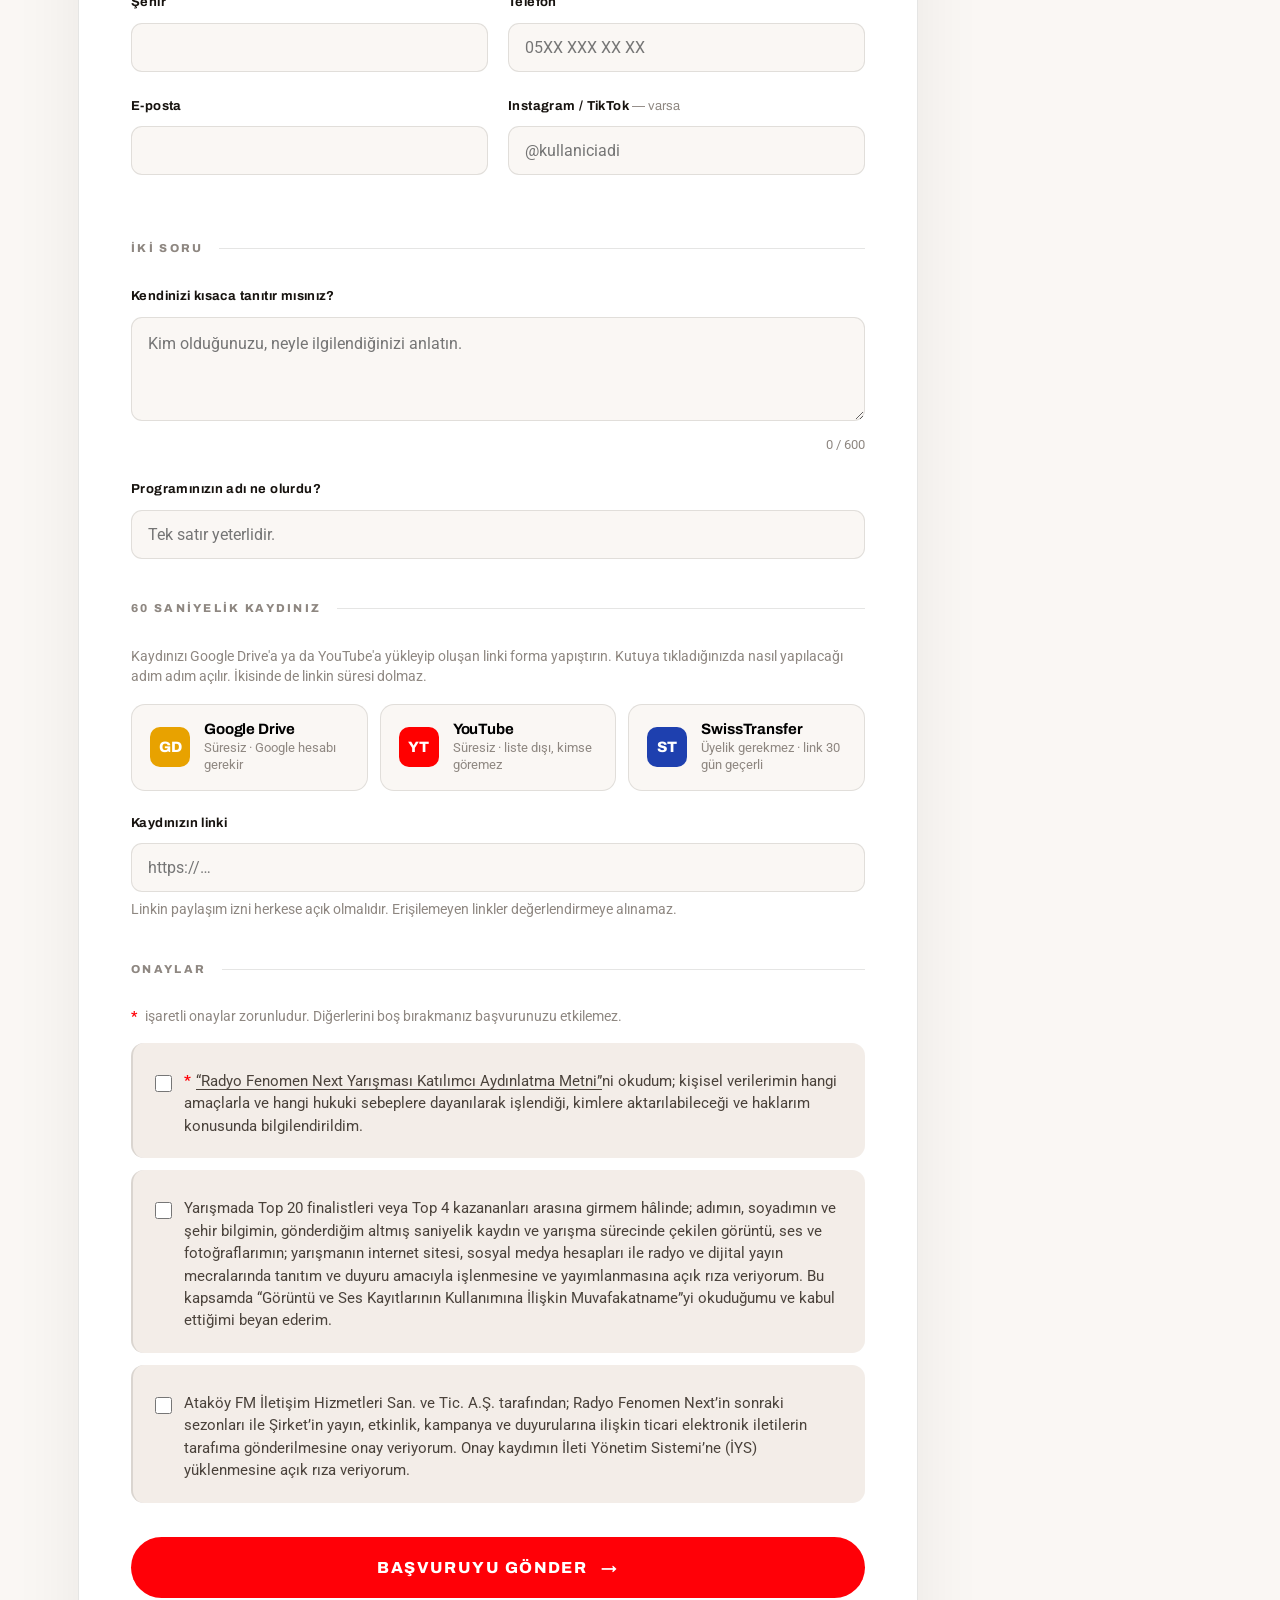
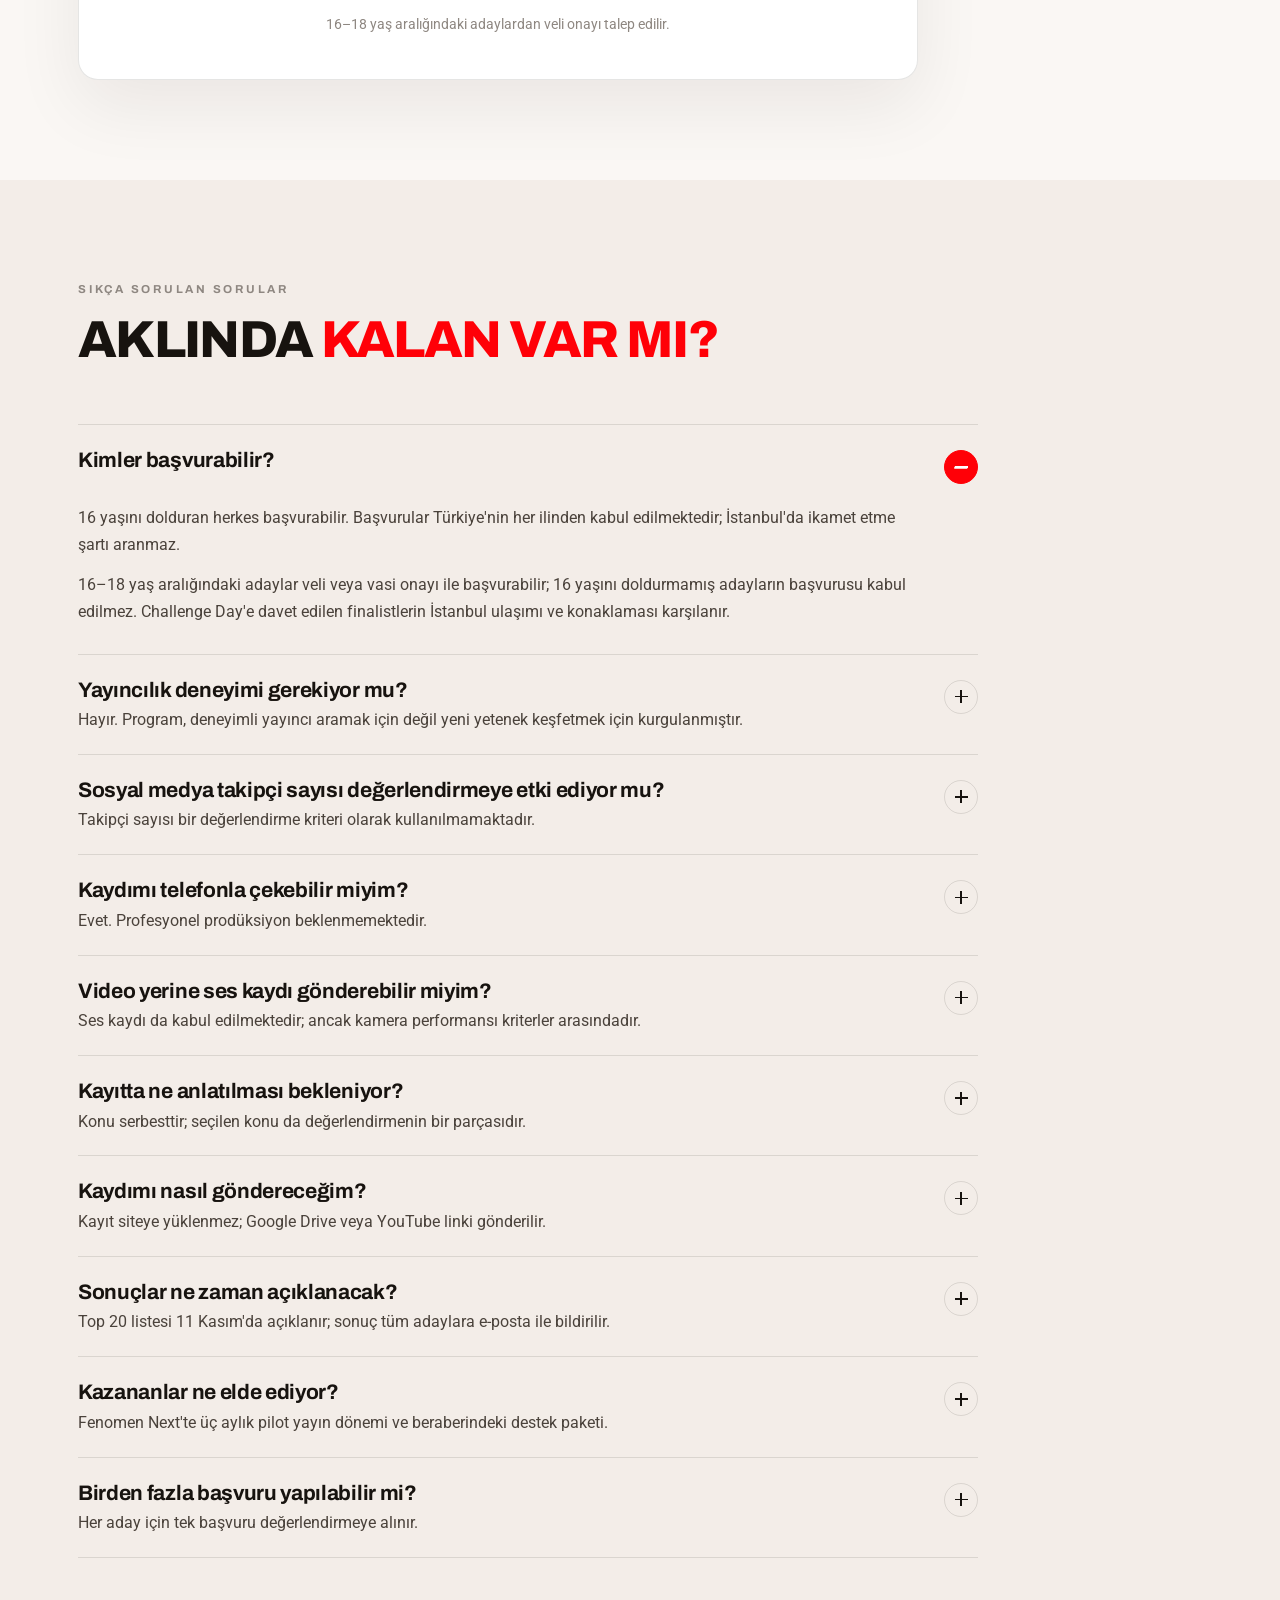
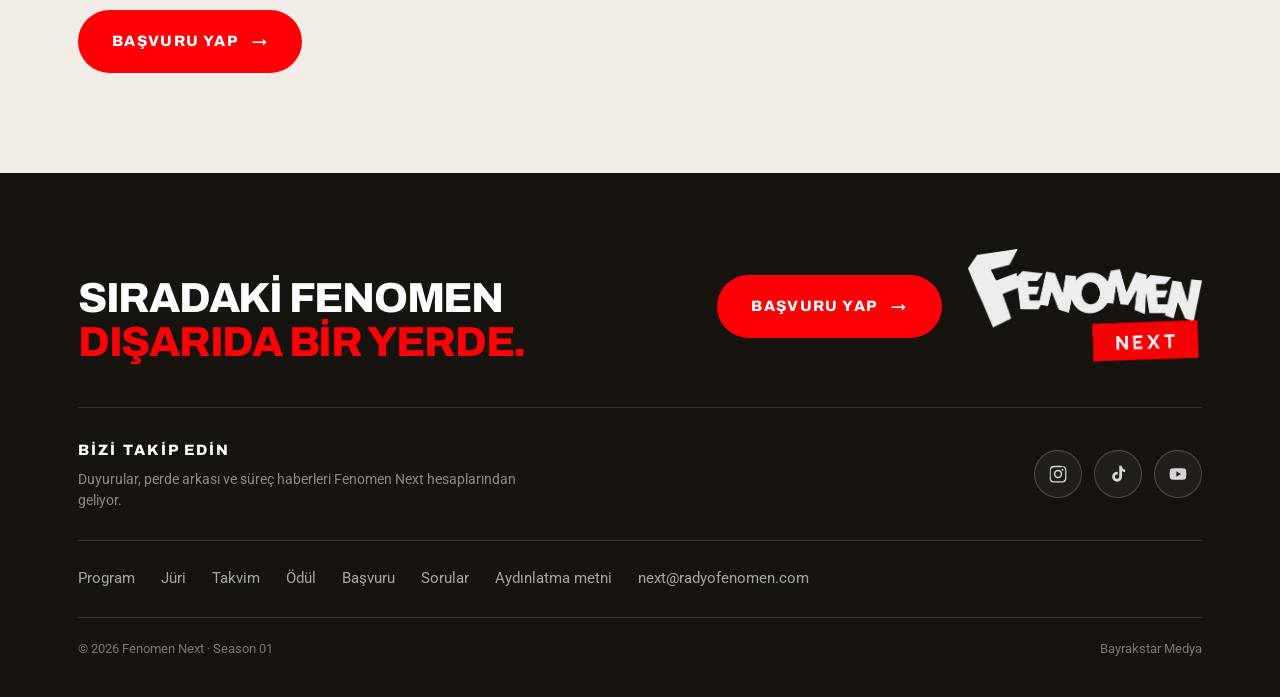
==== commit efb7bf2b: "Alt bölümdeki sosyal hesaplar Fenomen Next'e çevrildi Site "bizi takip edin" derken Radyo Fenomen he" ====
--- a/index.html
+++ b/index.html
@@ -660,23 +660,17 @@
     <div class="alt-takip">
       <div class="alt-takip-yazi">
         <span class="alt-takip-bas">Bizi takip edin</span>
-        <span class="alt-takip-not">Duyurular, perde arkası ve süreç haberleri Radyo Fenomen hesaplarından paylaşılmaktadır.</span>
+        <span class="alt-takip-not">Duyurular, perde arkası ve süreç haberleri Fenomen Next hesaplarından geliyor.</span>
       </div>
       <div class="alt-sosyal">
-        <a href="https://instagram.com/radyofenomen" target="_blank" rel="noopener" aria-label="Radyo Fenomen Instagram">
+        <a href="https://www.instagram.com/fenomennext/" target="_blank" rel="noopener" aria-label="Fenomen Next Instagram">
           <svg viewBox="0 0 24 24" aria-hidden="true"><path d="M12 2.2c3.2 0 3.6 0 4.9.07 1.2.06 1.8.25 2.2.42.6.23 1 .5 1.5 1 .5.5.77.9 1 1.5.17.4.36 1 .42 2.2.07 1.3.07 1.7.07 4.9s0 3.6-.07 4.9c-.06 1.2-.25 1.8-.42 2.2-.23.6-.5 1-1 1.5-.5.5-.9.77-1.5 1-.4.17-1 .36-2.2.42-1.3.07-1.7.07-4.9.07s-3.6 0-4.9-.07c-1.2-.06-1.8-.25-2.2-.42-.6-.23-1-.5-1.5-1-.5-.5-.77-.9-1-1.5-.17-.4-.36-1-.42-2.2C2.2 15.6 2.2 15.2 2.2 12s0-3.6.07-4.9c.06-1.2.25-1.8.42-2.2.23-.6.5-1 1-1.5.5-.5.9-.77 1.5-1 .4-.17 1-.36 2.2-.42C8.4 2.2 8.8 2.2 12 2.2Zm0 1.8c-3.1 0-3.5 0-4.8.07-1 .05-1.5.21-1.8.34-.4.16-.7.35-1 .65-.3.3-.5.6-.65 1-.13.3-.29.8-.34 1.8C3.3 8.9 3.3 9.3 3.3 12s0 3.1.07 4.8c.05 1 .21 1.5.34 1.8.16.4.35.7.65 1 .3.3.6.5 1 .65.3.13.8.29 1.8.34 1.3.07 1.7.07 4.8.07s3.5 0 4.8-.07c1-.05 1.5-.21 1.8-.34.4-.16.7-.35 1-.65.3-.3.5-.6.65-1 .13-.3.29-.8.34-1.8.07-1.3.07-1.7.07-4.8s0-3.5-.07-4.8c-.05-1-.21-1.5-.34-1.8a2.7 2.7 0 0 0-.65-1c-.3-.3-.6-.5-1-.65-.3-.13-.8-.29-1.8-.34C15.5 4 15.1 4 12 4Zm0 3a5 5 0 1 1 0 10 5 5 0 0 1 0-10Zm0 1.8a3.2 3.2 0 1 0 0 6.4 3.2 3.2 0 0 0 0-6.4ZM17.4 5.6a1.2 1.2 0 1 1 0 2.4 1.2 1.2 0 0 1 0-2.4Z"/></svg>
         </a>
-        <a href="https://tiktok.com/@radyofenomen" target="_blank" rel="noopener" aria-label="Radyo Fenomen TikTok">
+        <a href="https://www.tiktok.com/@fenomen.next" target="_blank" rel="noopener" aria-label="Fenomen Next TikTok">
           <svg viewBox="0 0 24 24" aria-hidden="true"><path d="M16.6 2h-3.1v13.2a2.6 2.6 0 1 1-2.6-2.6c.28 0 .55.04.8.12V9.5a5.9 5.9 0 0 0-.8-.06 5.9 5.9 0 1 0 5.9 5.9V8.5c1 .8 2.3 1.3 3.7 1.35V6.65c-1.05-.05-2-.5-2.7-1.2A3.9 3.9 0 0 1 16.6 2Z"/></svg>
         </a>
-        <a href="https://www.youtube.com/@radyofenomenmaksimum" target="_blank" rel="noopener" aria-label="Radyo Fenomen YouTube">
+        <a href="https://www.youtube.com/@fenomennext" target="_blank" rel="noopener" aria-label="Fenomen Next YouTube">
           <svg viewBox="0 0 24 24" aria-hidden="true"><path d="M21.6 7.2a2.6 2.6 0 0 0-1.82-1.83C18.17 5 12 5 12 5s-6.17 0-7.78.4A2.6 2.6 0 0 0 2.4 7.2C2 8.8 2 12 2 12s0 3.2.4 4.8a2.6 2.6 0 0 0 1.82 1.83C5.83 19 12 19 12 19s6.17 0 7.78-.4a2.6 2.6 0 0 0 1.82-1.83C22 15.2 22 12 22 12s0-3.2-.4-4.8ZM10 15.2V8.8L15.5 12 10 15.2Z"/></svg>
-        </a>
-        <a href="https://twitter.com/radyofenomen" target="_blank" rel="noopener" aria-label="Radyo Fenomen X">
-          <svg viewBox="0 0 24 24" aria-hidden="true"><path d="M17.5 3h3.3l-7.2 8.24L21.9 21h-6.1l-4.3-5.6L6.3 21H3l7.5-8.6L2.6 3h6.2l4 5.3L17.5 3Zm-1.1 16.1h1.8L7.3 4.8H5.4l11 14.3Z"/></svg>
-        </a>
-        <a href="https://facebook.com/radyofenomen" target="_blank" rel="noopener" aria-label="Radyo Fenomen Facebook">
-          <svg viewBox="0 0 24 24" aria-hidden="true"><path d="M13.5 21v-8h2.7l.4-3.1h-3.1V7.9c0-.9.25-1.5 1.55-1.5h1.65V3.6c-.29-.04-1.28-.12-2.43-.12-2.4 0-4.04 1.47-4.04 4.16V9.9H7.5V13h2.23v8h3.77Z"/></svg>
         </a>
       </div>
     </div>
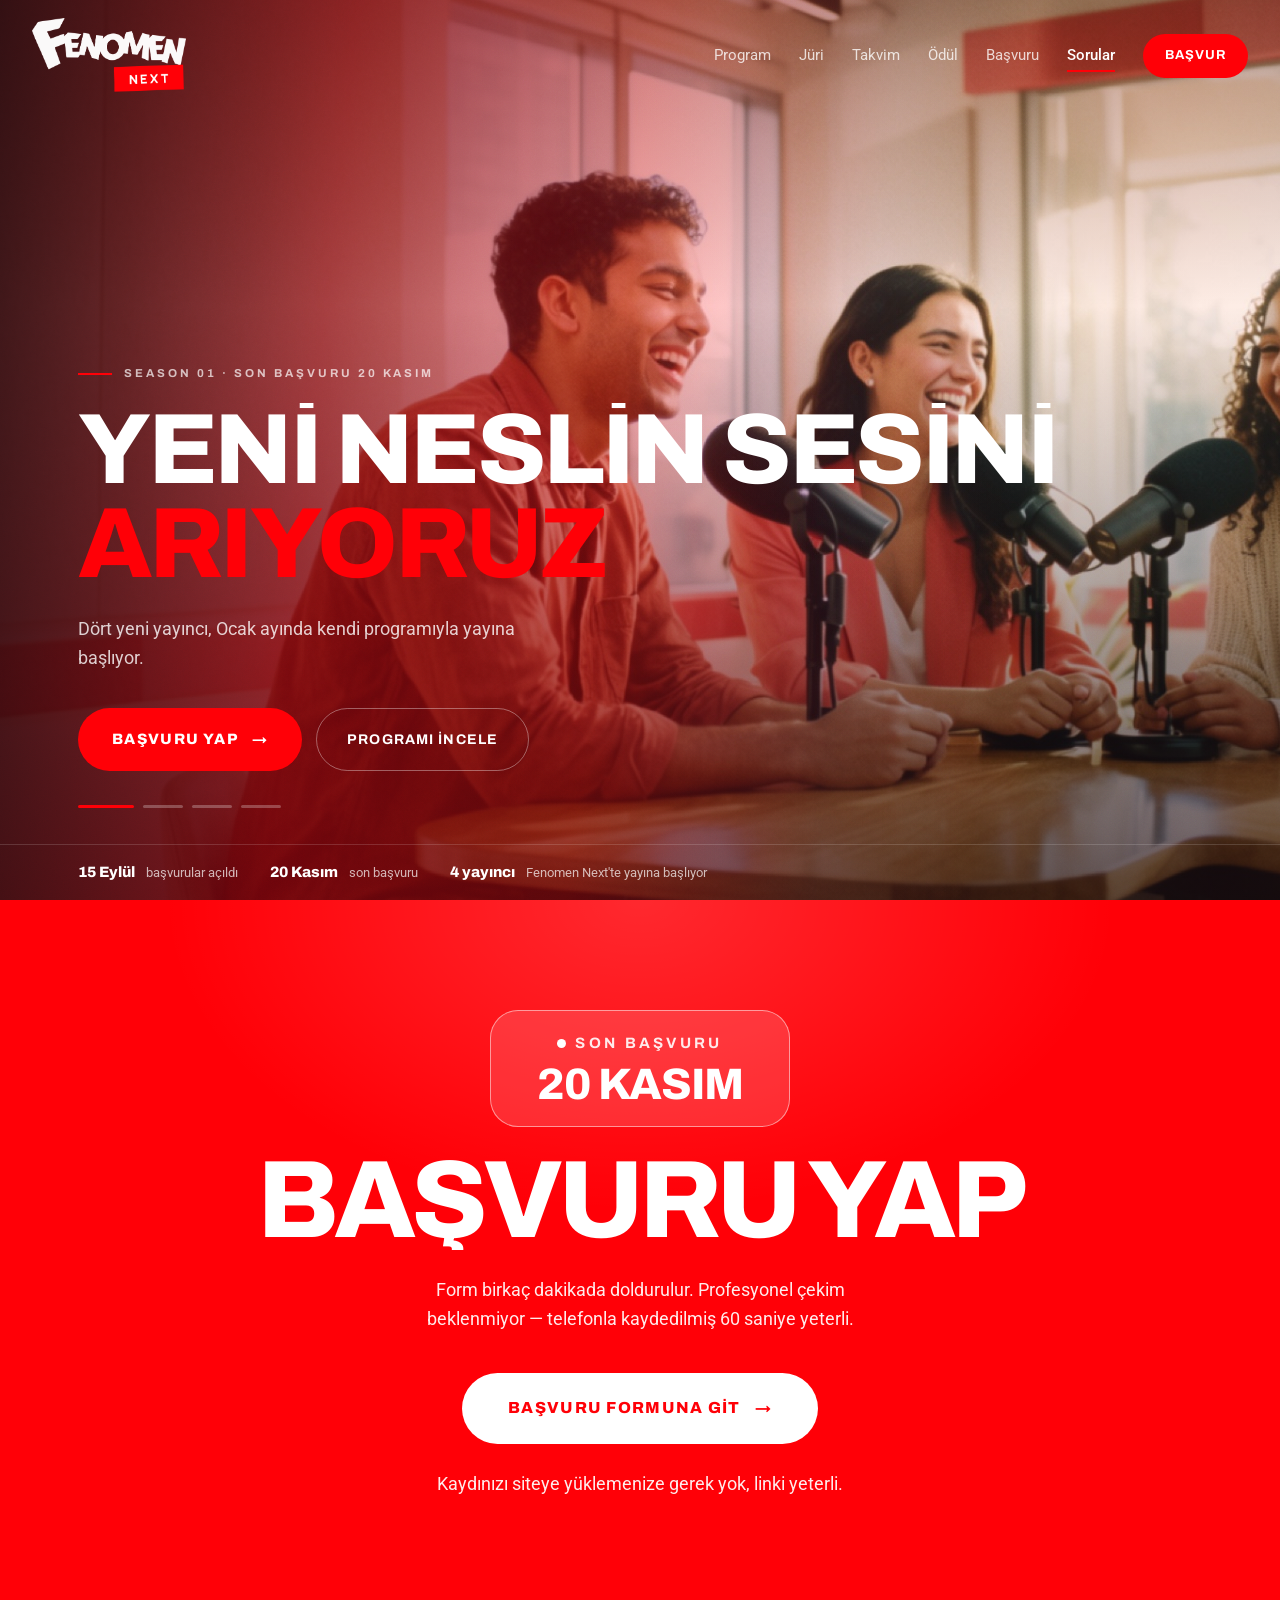
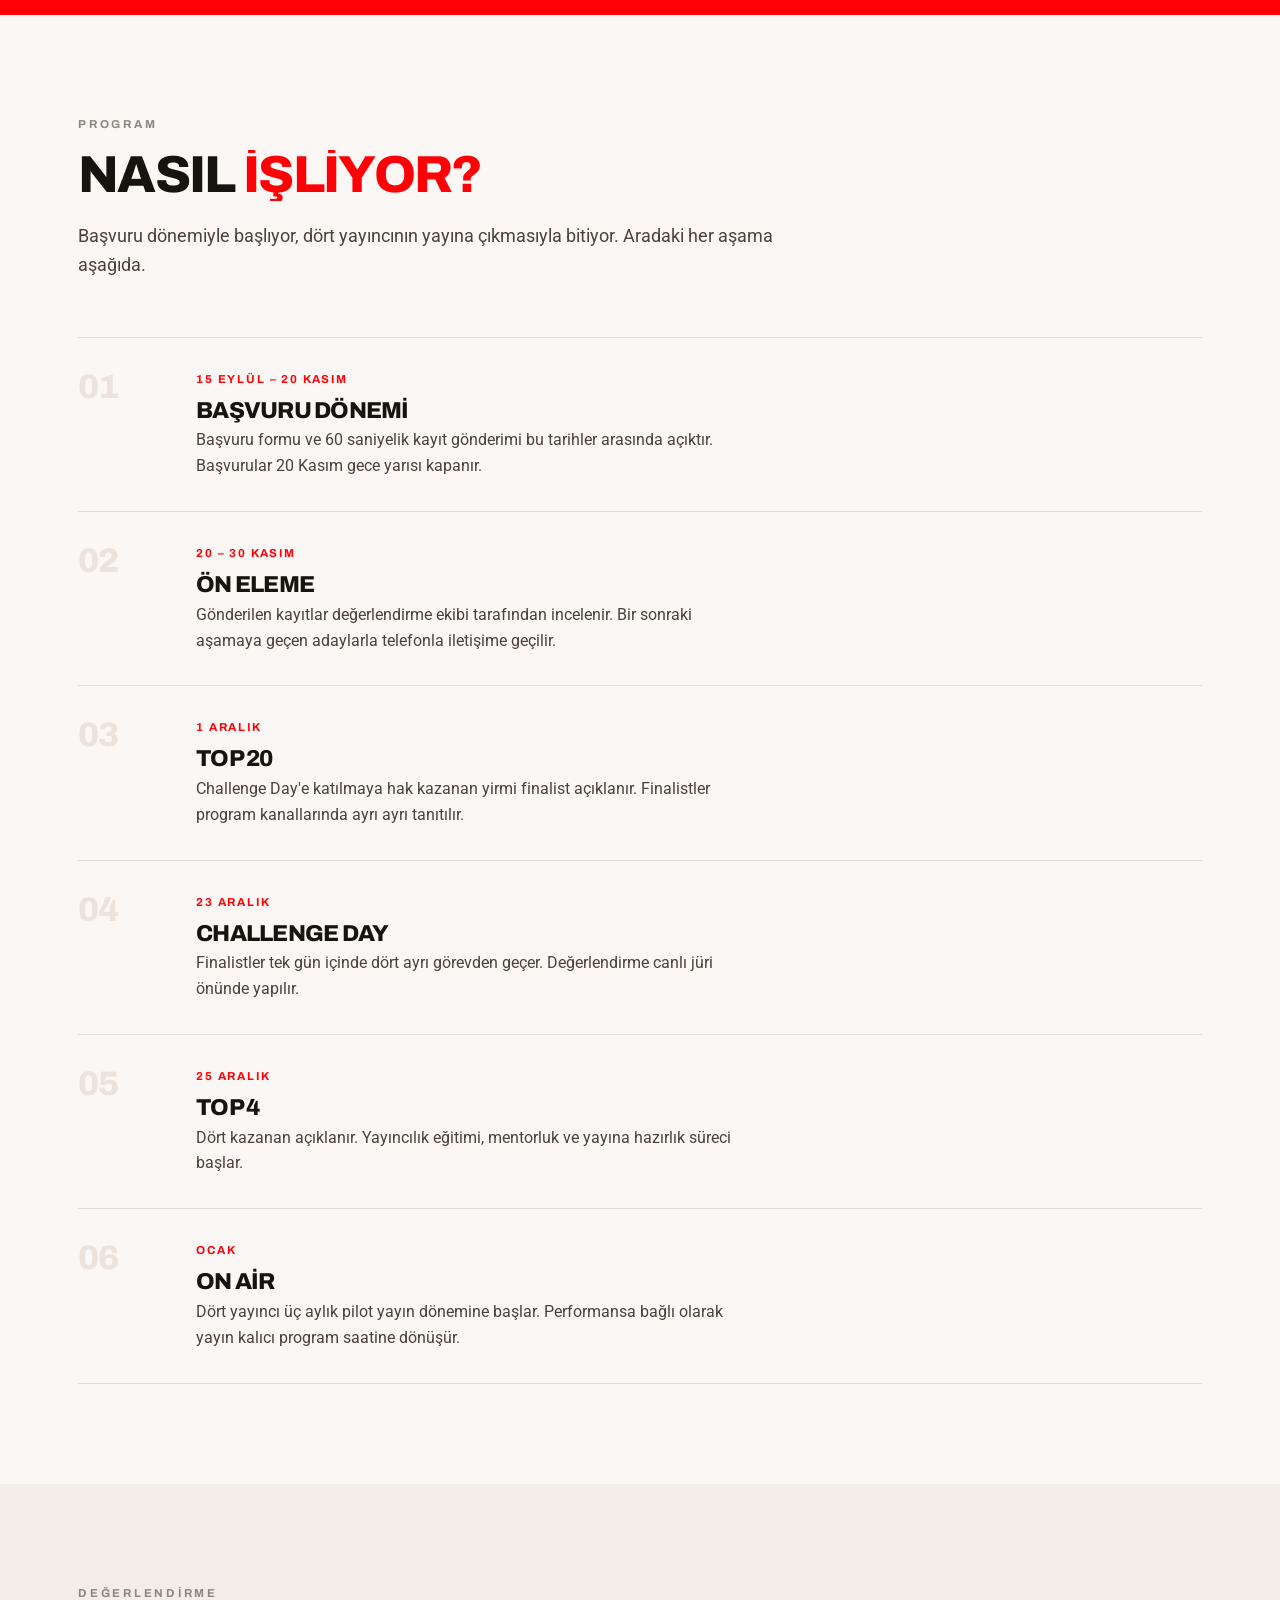
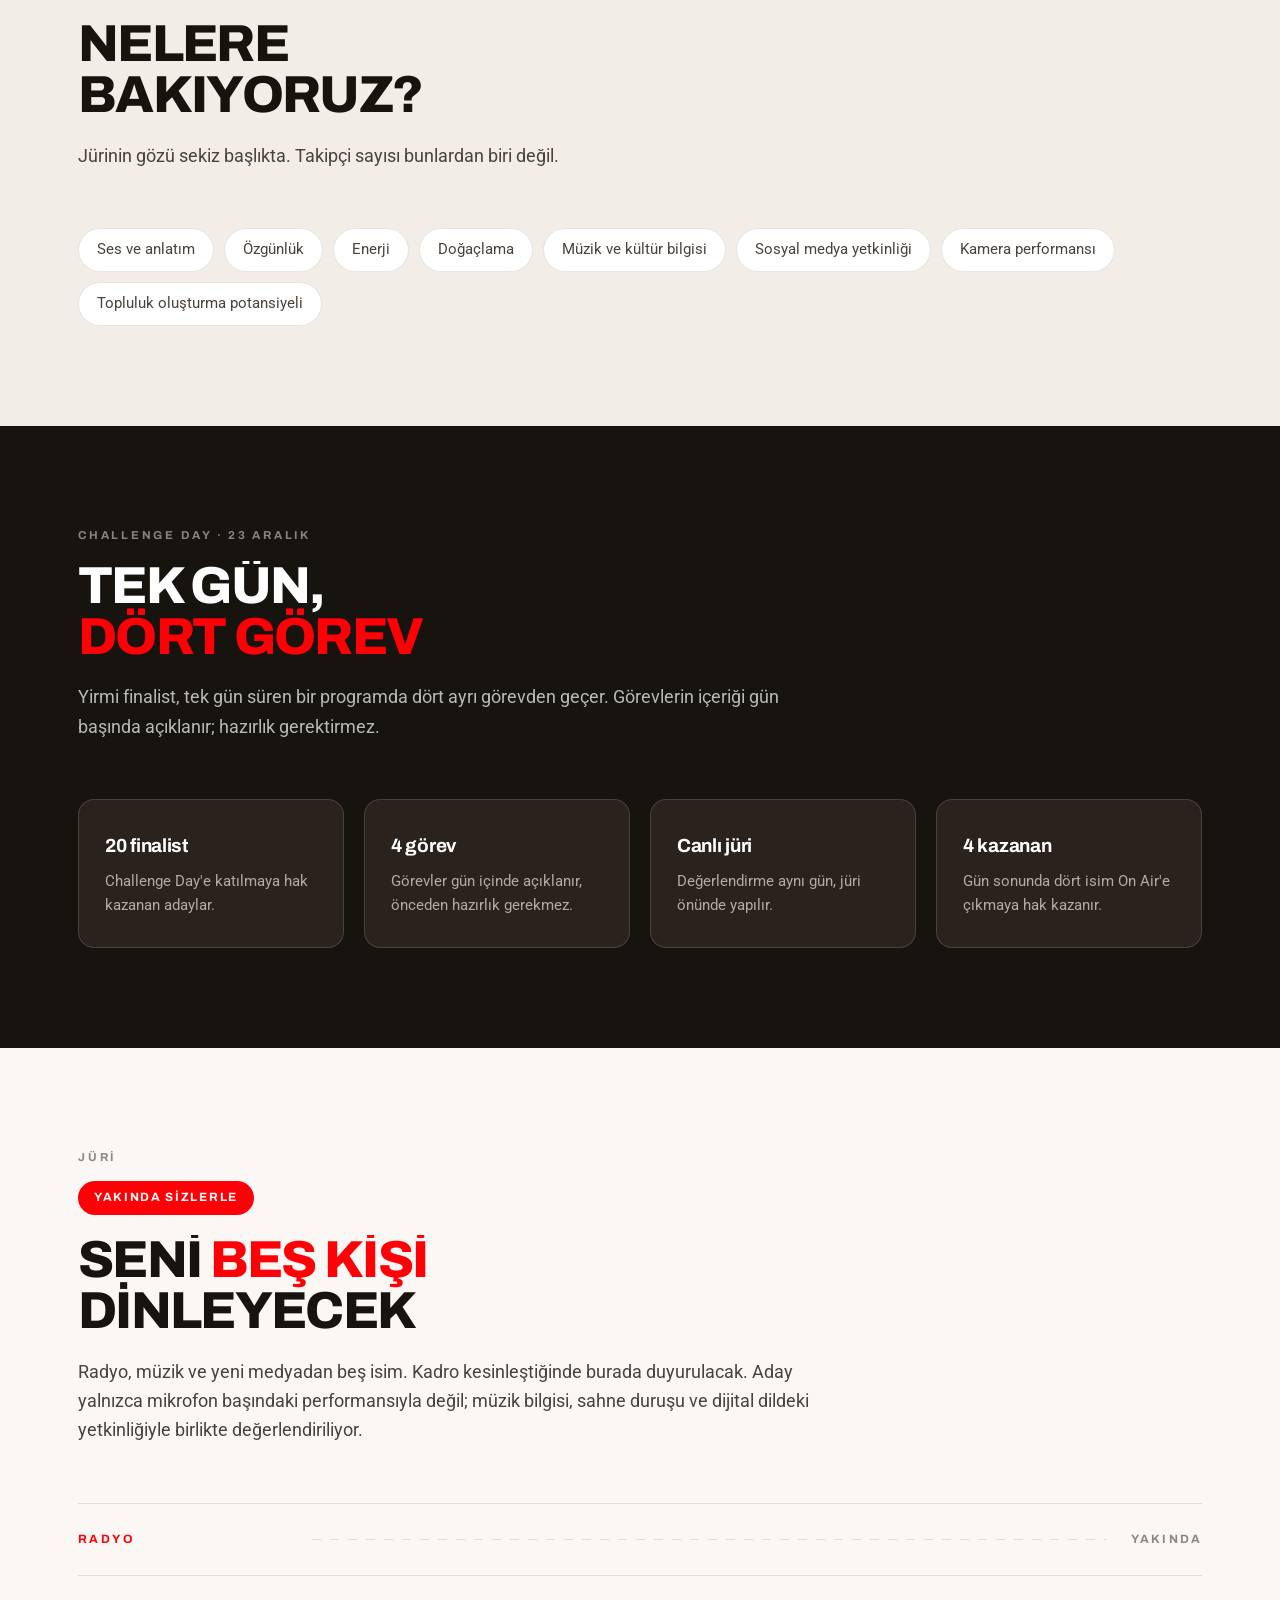
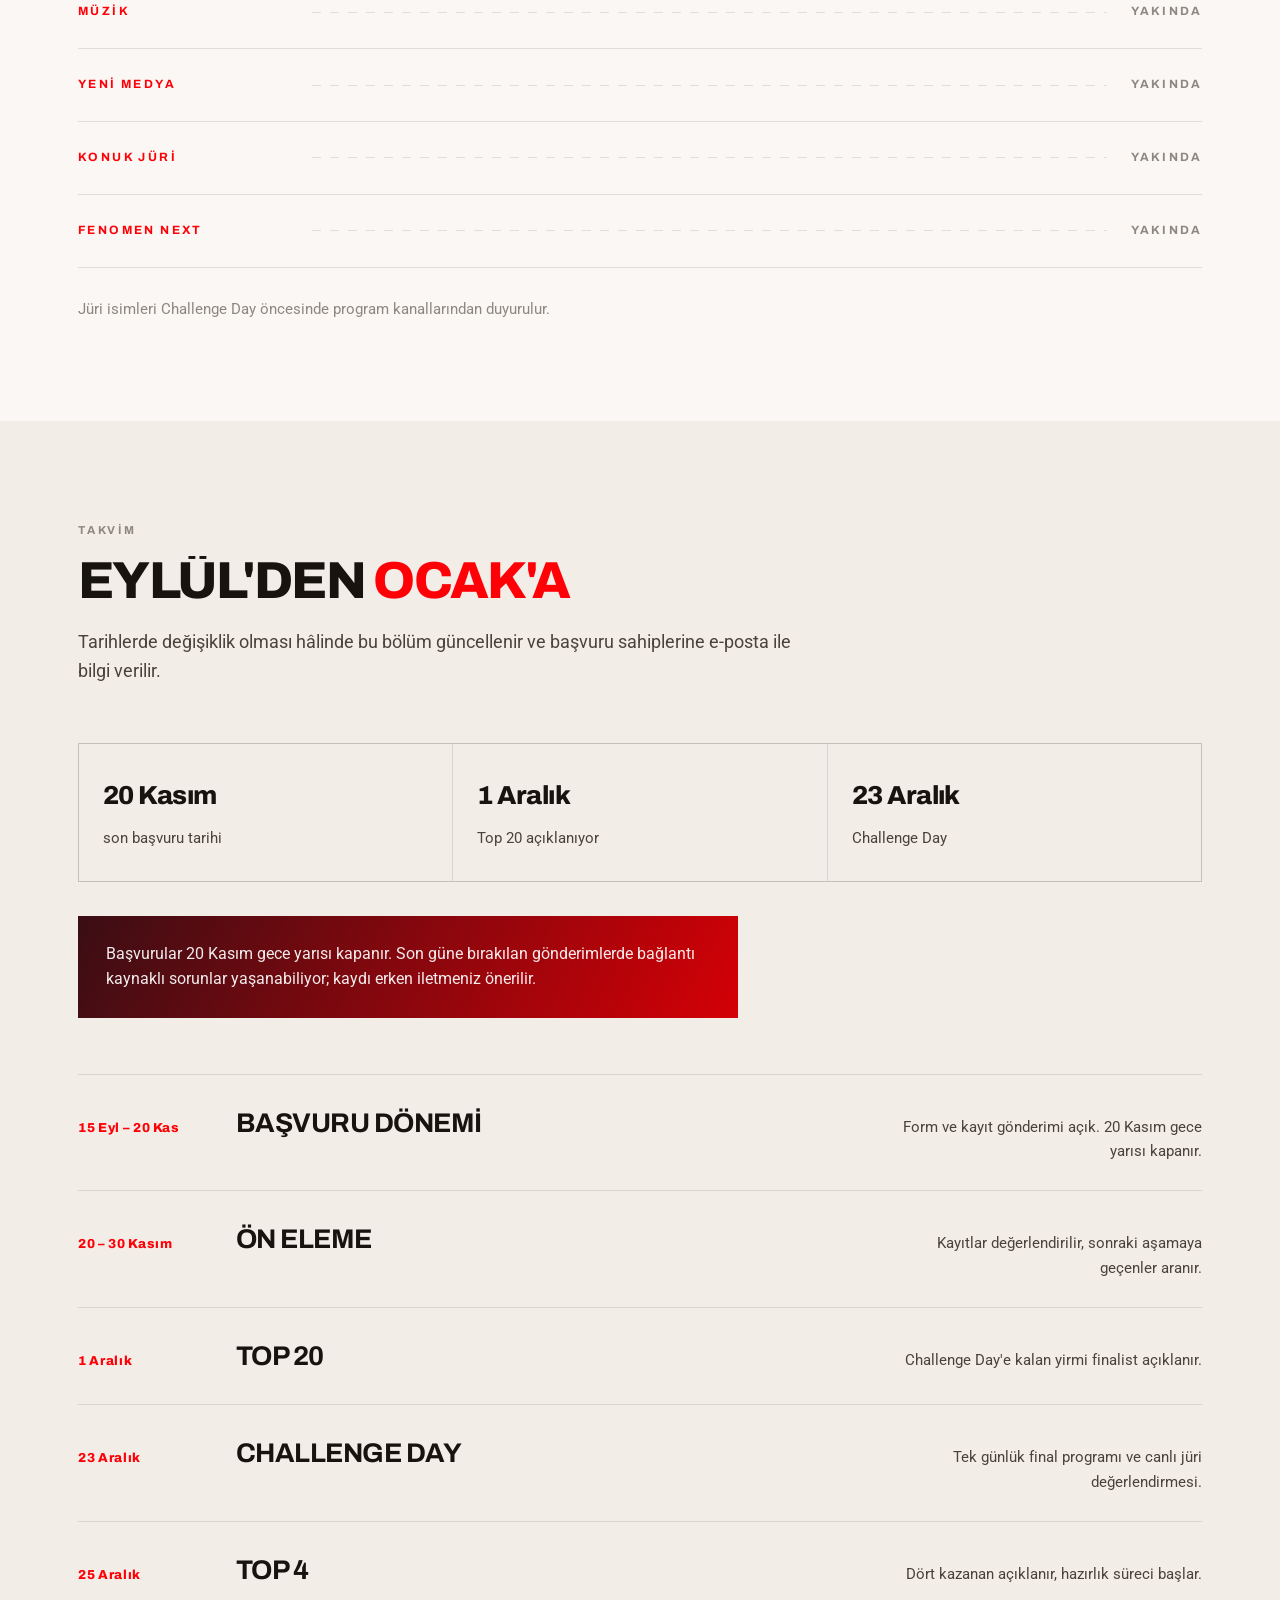
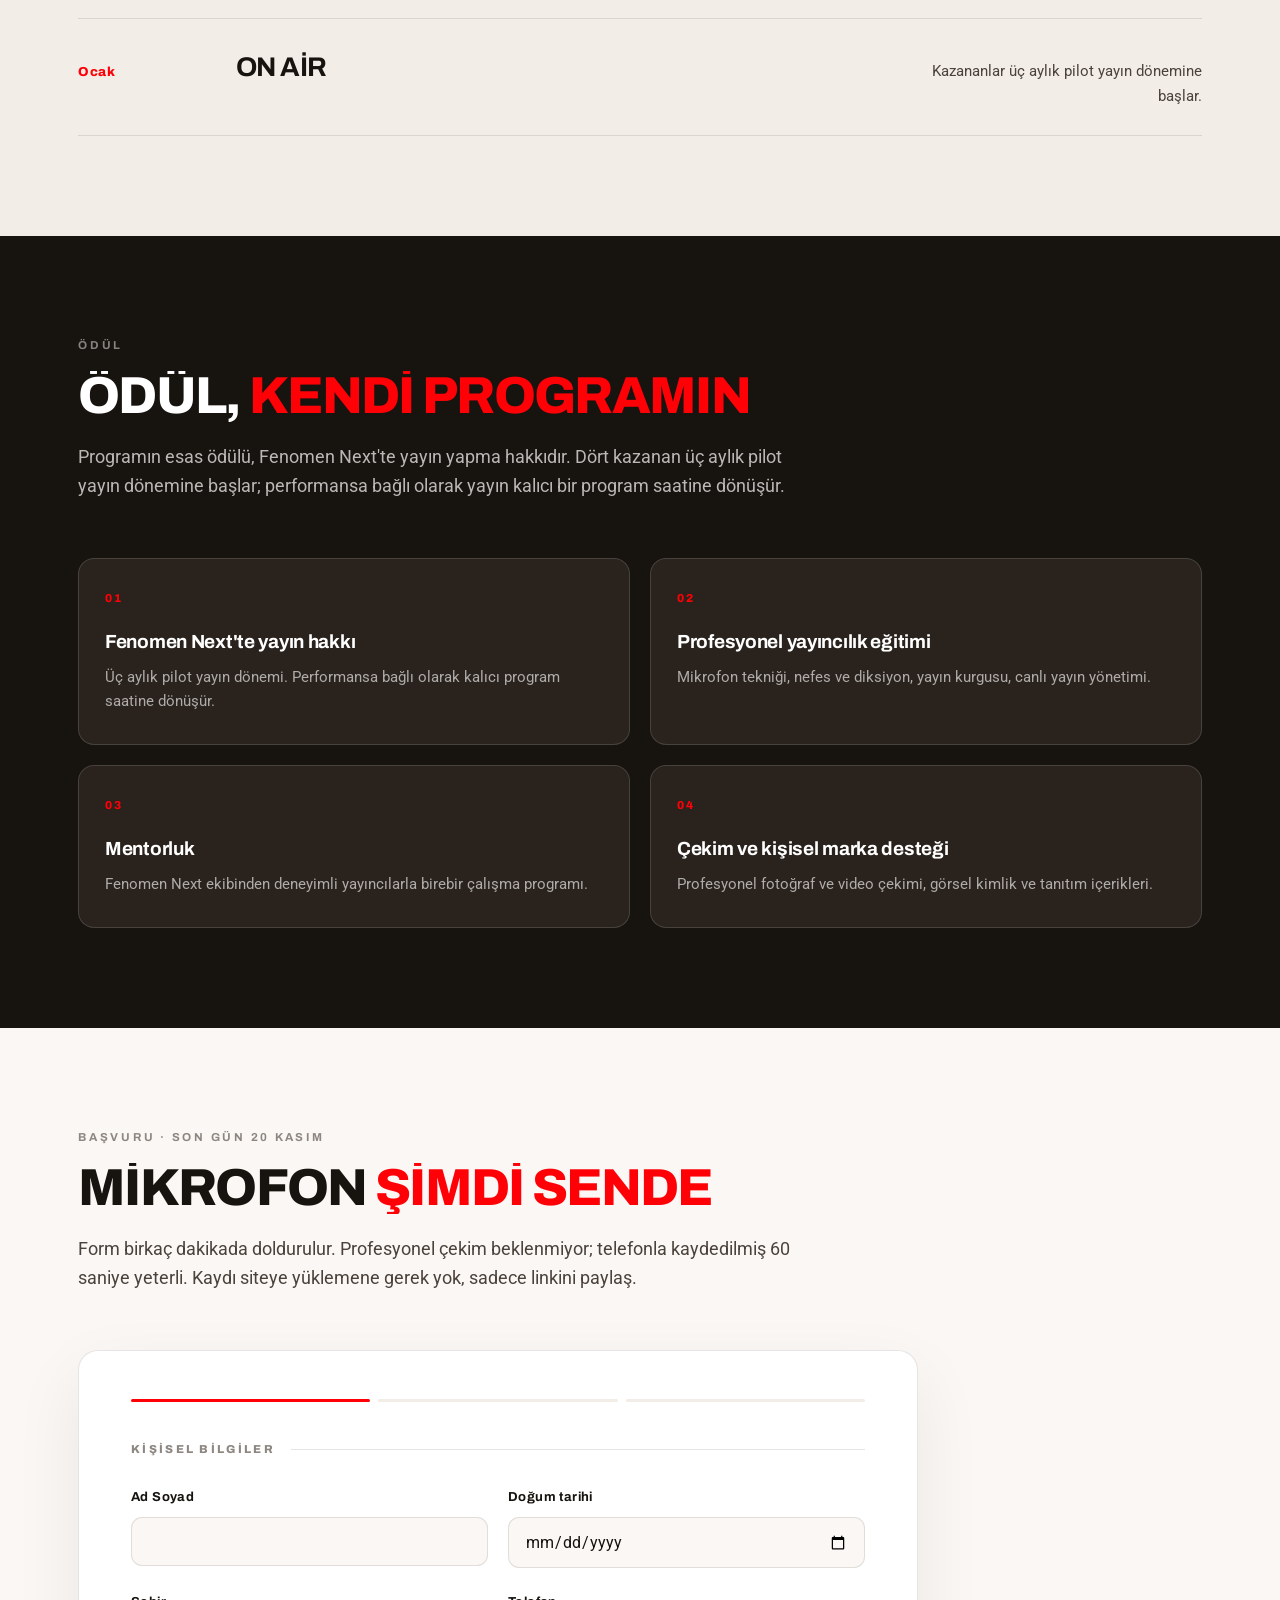
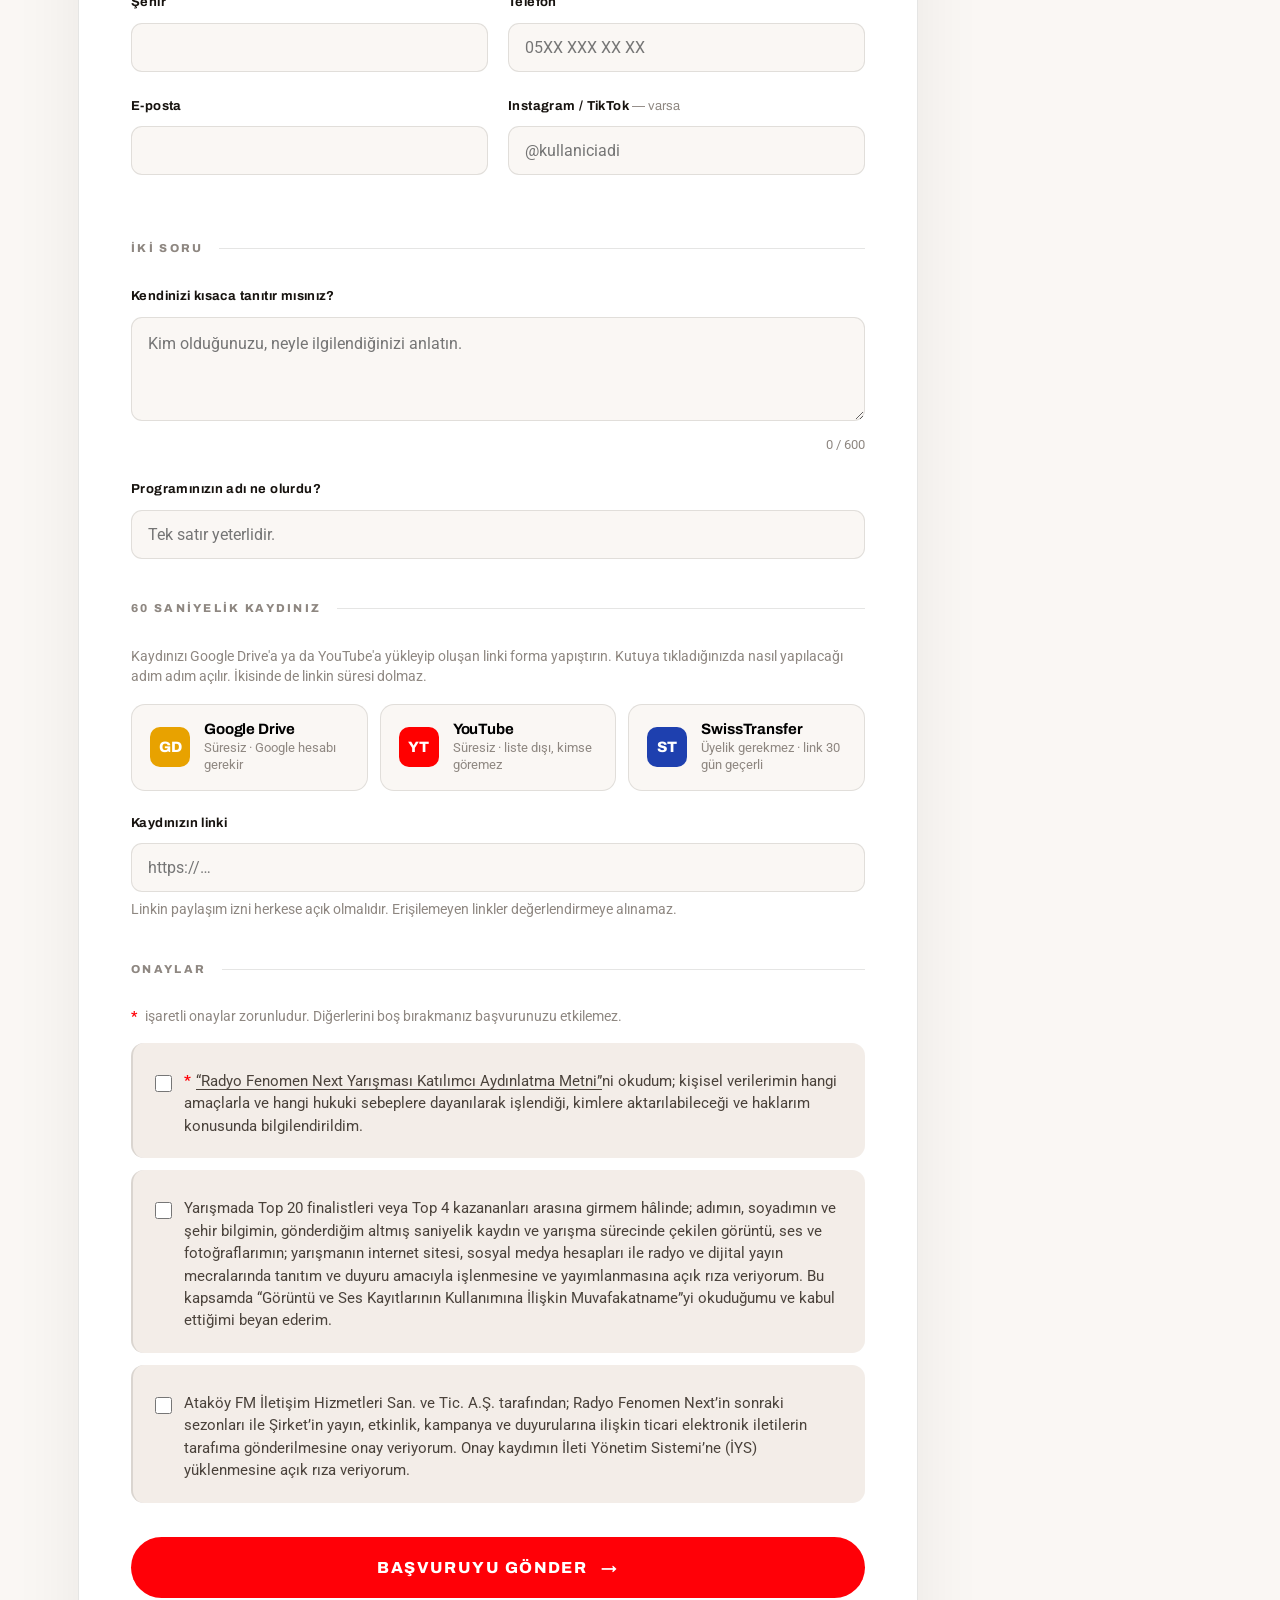
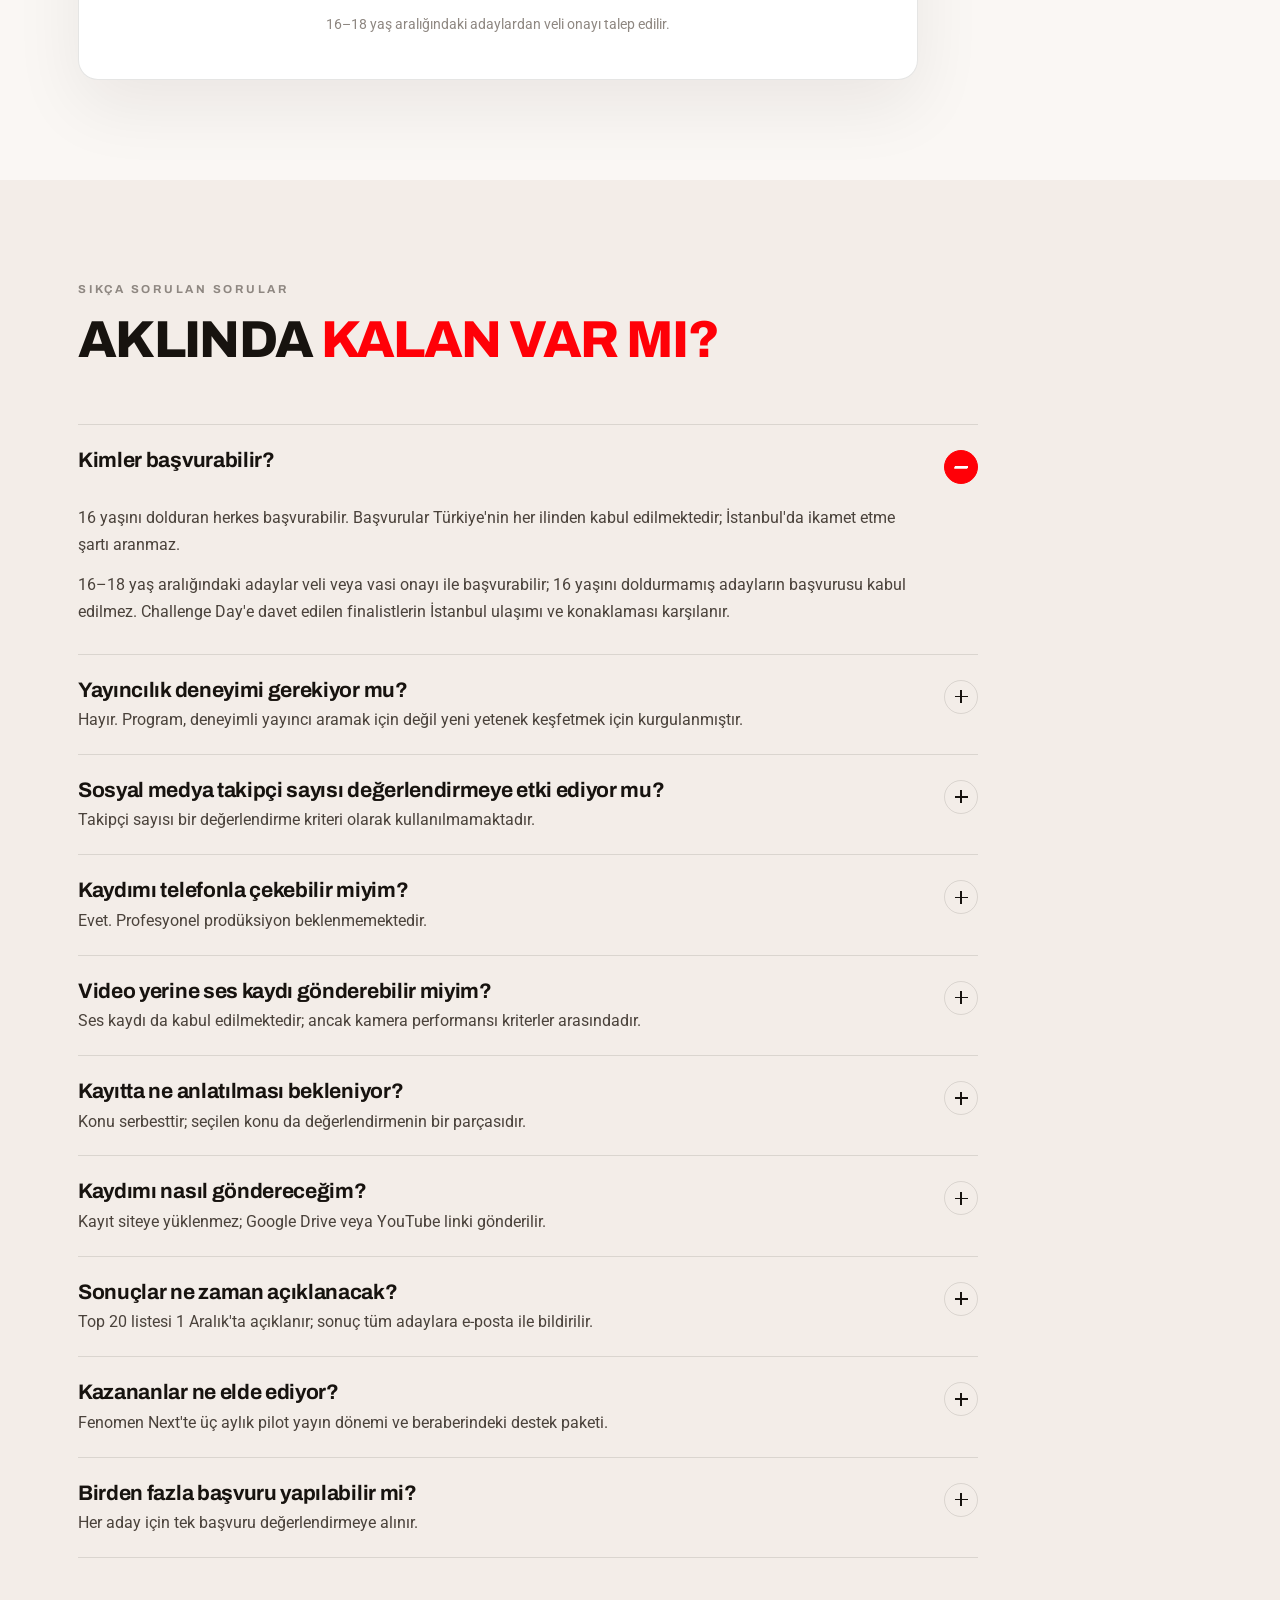
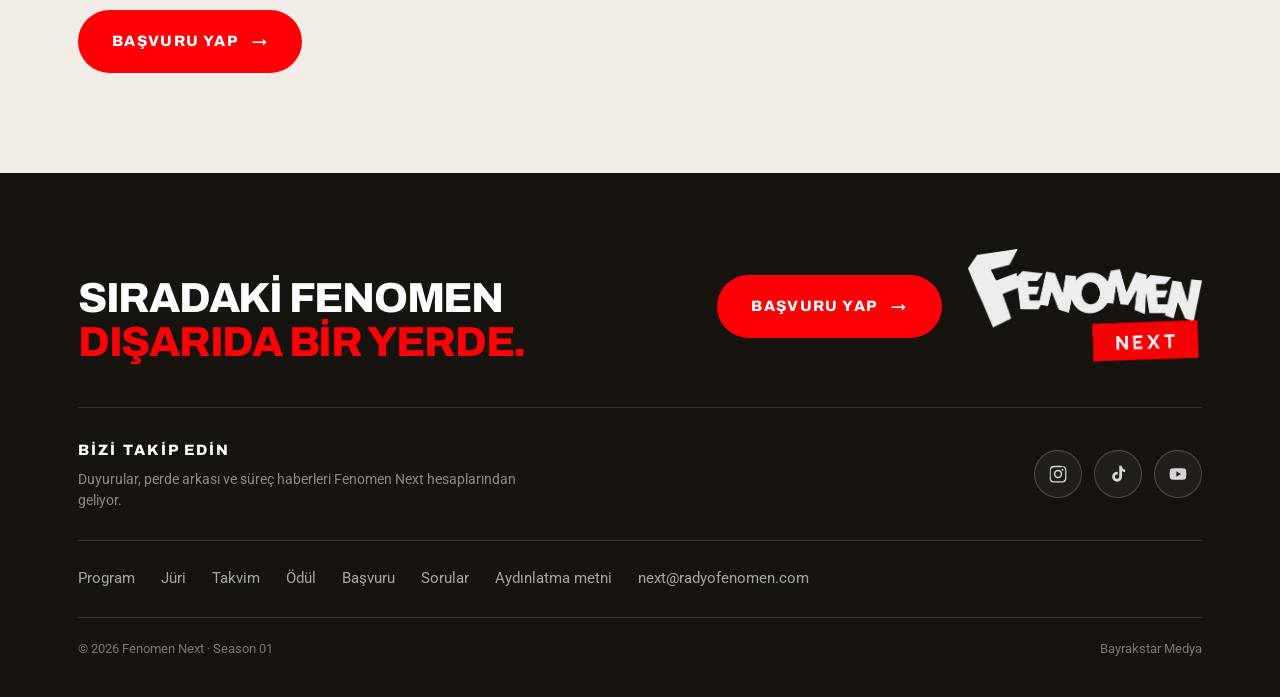
==== commit 560a82b7: "Takvim güncellendi: son başvuru 20 Kasım, Challenge Day 23 Aralık Co-Authored-By: Claude Opus 5.5 <n" ====
--- a/index.html
+++ b/index.html
@@ -4,12 +4,13 @@
 <meta charset="UTF-8">
 <meta name="viewport" content="width=device-width,initial-scale=1">
 <title>Fenomen Next — Yeni neslin sesini arıyoruz</title>
-<meta name="description" content="Fenomen Next, yeni nesil yayıncıları keşfetmek için başlatılan talent programıdır. Başvurular 31 Ekim'e kadar açık.">
+<meta name="description" content="Fenomen Next, yeni nesil yayıncıları keşfetmek için başlatılan talent programıdır. Başvurular 20 Kasım'a kadar açık.">
 <link rel="icon" href="/favicon.ico" sizes="32x32">
 <link rel="icon" type="image/png" sizes="32x32" href="/assets/favicon-32.png">
 <link rel="icon" type="image/png" sizes="512x512" href="/assets/favicon-512.png">
 <link rel="apple-touch-icon" href="/assets/apple-touch-icon.png">
 <link rel="manifest" href="/site.webmanifest">
+<meta name="google-site-verification" content="MqJMrMTrWg9YXqaXxOgZ75Ol7BzRiVKAZs7jI9gykJQ">
 <meta name="application-name" content="Fenomen Next">
 <meta name="apple-mobile-web-app-title" content="Fenomen Next">
 <meta name="theme-color" content="#17130F">
@@ -17,7 +18,7 @@
 <meta property="og:site_name" content="Fenomen Next">
 <meta property="og:locale" content="tr_TR">
 <meta property="og:title" content="Fenomen Next — Yeni neslin sesini arıyoruz">
-<meta property="og:description" content="Fenomen Next, yeni nesil yayıncıları keşfetmek için başlatılan talent programıdır. Başvurular 31 Ekim'e kadar açık.">
+<meta property="og:description" content="Fenomen Next, yeni nesil yayıncıları keşfetmek için başlatılan talent programıdır. Başvurular 20 Kasım'a kadar açık.">
 <meta property="og:url" content="https://fenomennext.com/">
 <meta property="og:image" content="https://fenomennext.com/assets/og.jpg">
 <meta property="og:image:width" content="1200">
@@ -33,10 +34,27 @@
   "@context": "https://schema.org",
   "@type": "WebSite",
   "name": "Fenomen Next",
-  "alternateName": "fenomennext.com",
+  "alternateName": ["FenomenNext", "Fenomen Next Talent Programı"],
   "url": "https://fenomennext.com/"
 }
 </script>
+<!-- Meta Pixel Code -->
+<script>
+!function(f,b,e,v,n,t,s)
+{if(f.fbq)return;n=f.fbq=function(){n.callMethod?
+n.callMethod.apply(n,arguments):n.queue.push(arguments)};
+if(!f._fbq)f._fbq=n;n.push=n;n.loaded=!0;n.version='2.0';
+n.queue=[];t=b.createElement(e);t.async=!0;
+t.src=v;s=b.getElementsByTagName(e)[0];
+s.parentNode.insertBefore(t,s)}(window, document,'script',
+'https://connect.facebook.net/en_US/fbevents.js');
+fbq('init', '940681712442167');
+fbq('track', 'PageView');
+</script>
+<noscript><img height="1" width="1" style="display:none"
+src="https://www.facebook.com/tr?id=940681712442167&ev=PageView&noscript=1"
+/></noscript>
+<!-- End Meta Pixel Code -->
 </head>
 <body>
 
@@ -78,7 +96,7 @@
   <div class="hero-grain"></div>
 
   <div class="hero-icerik">
-    <div class="hero-ustyazi belir" style="--gec:220ms">Season 01 · Son başvuru 31 Ekim</div>
+    <div class="hero-ustyazi belir" style="--gec:220ms">Season 01 · Son başvuru 20 Kasım</div>
     <h1 class="hero-baslik yaz" id="heroBaslik" style="--gec:360ms"><span>Yeni neslin sesini<br><em>arıyoruz</em></span></h1>
     <p class="hero-alt belir" id="heroAlt" style="--gec:640ms">Dört yeni yayıncı, Ocak ayında kendi programıyla yayına başlıyor.</p>
     <div class="hero-eylem belir" style="--gec:780ms">
@@ -96,7 +114,7 @@
   <div class="hero-sayac belir" style="--gec:1020ms">
     <div class="sayac-ic">
       <div><strong>15 Eylül</strong> başvurular açıldı</div>
-      <div><strong>31 Ekim</strong> son başvuru</div>
+      <div><strong>20 Kasım</strong> son başvuru</div>
       <div><strong>4 yayıncı</strong> Fenomen Next'te yayına başlıyor</div>
     </div>
   </div>
@@ -105,7 +123,7 @@
 <!-- BAŞVURU ÇAĞRISI -->
 <section class="cagri">
   <div class="kap">
-    <div class="cagri-rozet belir"><span>Son başvuru</span><b>31 Ekim</b></div>
+    <div class="cagri-rozet belir"><span>Son başvuru</span><b>20 Kasım</b></div>
     <h2 class="yaz"><span>Başvuru Yap</span></h2>
     <p class="belir" style="--gec:120ms">Form birkaç dakikada doldurulur. Profesyonel çekim beklenmiyor — telefonla kaydedilmiş 60 saniye yeterli.</p>
     <a href="#basvuru" class="cagri-btn belir" style="--gec:200ms">Başvuru formuna git <span>→</span></a>
@@ -126,15 +144,15 @@
       <div class="faz belir">
         <div class="faz-no">01</div>
         <div class="faz-ic">
-          <span class="faz-sure">15 Eylül – 31 Ekim</span>
+          <span class="faz-sure">15 Eylül – 20 Kasım</span>
           <h3>Başvuru dönemi</h3>
-          <p>Başvuru formu ve 60 saniyelik kayıt gönderimi bu tarihler arasında açıktır. Başvurular 31 Ekim gece yarısı kapanır.</p>
+          <p>Başvuru formu ve 60 saniyelik kayıt gönderimi bu tarihler arasında açıktır. Başvurular 20 Kasım gece yarısı kapanır.</p>
         </div>
       </div>
       <div class="faz belir">
         <div class="faz-no">02</div>
         <div class="faz-ic">
-          <span class="faz-sure">1 – 10 Kasım</span>
+          <span class="faz-sure">20 – 30 Kasım</span>
           <h3>Ön eleme</h3>
           <p>Gönderilen kayıtlar değerlendirme ekibi tarafından incelenir. Bir sonraki aşamaya geçen adaylarla telefonla iletişime geçilir.</p>
         </div>
@@ -142,7 +160,7 @@
       <div class="faz belir">
         <div class="faz-no">03</div>
         <div class="faz-ic">
-          <span class="faz-sure">11 Kasım</span>
+          <span class="faz-sure">1 Aralık</span>
           <h3>Top 20</h3>
           <p>Challenge Day'e katılmaya hak kazanan yirmi finalist açıklanır. Finalistler program kanallarında ayrı ayrı tanıtılır.</p>
         </div>
@@ -150,7 +168,7 @@
       <div class="faz belir">
         <div class="faz-no">04</div>
         <div class="faz-ic">
-          <span class="faz-sure">28 Kasım</span>
+          <span class="faz-sure">23 Aralık</span>
           <h3>Challenge Day</h3>
           <p>Finalistler tek gün içinde dört ayrı görevden geçer. Değerlendirme canlı jüri önünde yapılır.</p>
         </div>
@@ -158,7 +176,7 @@
       <div class="faz belir">
         <div class="faz-no">05</div>
         <div class="faz-ic">
-          <span class="faz-sure">1 Aralık</span>
+          <span class="faz-sure">25 Aralık</span>
           <h3>Top 4</h3>
           <p>Dört kazanan açıklanır. Yayıncılık eğitimi, mentorluk ve yayına hazırlık süreci başlar.</p>
         </div>
@@ -203,7 +221,7 @@
 <section class="bolum koyu">
   <div class="kap">
     <div class="bolum-bas">
-      <div class="etiket belir">Challenge Day · 28 Kasım</div>
+      <div class="etiket belir">Challenge Day · 23 Aralık</div>
       <h2 class="yaz"><span>Tek gün,<br><em>dört görev</em></span></h2>
       <p class="belir" style="--gec:120ms">Yirmi finalist, tek gün süren bir programda dört ayrı görevden geçer. Görevlerin içeriği gün başında açıklanır; hazırlık gerektirmez.</p>
     </div>
@@ -251,21 +269,21 @@
     </div>
 
     <div class="gerisayim">
-      <div><b>31 Ekim</b><span>son başvuru tarihi</span></div>
-      <div><b>11 Kasım</b><span>Top 20 açıklanıyor</span></div>
-      <div><b>28 Kasım</b><span>Challenge Day</span></div>
+      <div><b>20 Kasım</b><span>son başvuru tarihi</span></div>
+      <div><b>1 Aralık</b><span>Top 20 açıklanıyor</span></div>
+      <div><b>23 Aralık</b><span>Challenge Day</span></div>
     </div>
 
     <div class="hatirlatma belir">
-      <p>Başvurular 31 Ekim gece yarısı kapanır. Son güne bırakılan gönderimlerde bağlantı kaynaklı sorunlar yaşanabiliyor; kaydı erken iletmeniz önerilir.</p>
+      <p>Başvurular 20 Kasım gece yarısı kapanır. Son güne bırakılan gönderimlerde bağlantı kaynaklı sorunlar yaşanabiliyor; kaydı erken iletmeniz önerilir.</p>
     </div>
 
     <div class="yol-liste" style="margin-top:56px">
-      <div class="yol-satir"><div class="yol-tarih">15 Eyl – 31 Eki</div><div class="yol-ad">Başvuru dönemi</div><div class="yol-not">Form ve kayıt gönderimi açık. 31 Ekim gece yarısı kapanır.</div></div>
-      <div class="yol-satir"><div class="yol-tarih">1 – 10 Kasım</div><div class="yol-ad">Ön eleme</div><div class="yol-not">Kayıtlar değerlendirilir, sonraki aşamaya geçenler aranır.</div></div>
-      <div class="yol-satir"><div class="yol-tarih">11 Kasım</div><div class="yol-ad">Top 20</div><div class="yol-not">Challenge Day'e kalan yirmi finalist açıklanır.</div></div>
-      <div class="yol-satir"><div class="yol-tarih">28 Kasım</div><div class="yol-ad">Challenge Day</div><div class="yol-not">Tek günlük final programı ve canlı jüri değerlendirmesi.</div></div>
-      <div class="yol-satir"><div class="yol-tarih">1 Aralık</div><div class="yol-ad">Top 4</div><div class="yol-not">Dört kazanan açıklanır, hazırlık süreci başlar.</div></div>
+      <div class="yol-satir"><div class="yol-tarih">15 Eyl – 20 Kas</div><div class="yol-ad">Başvuru dönemi</div><div class="yol-not">Form ve kayıt gönderimi açık. 20 Kasım gece yarısı kapanır.</div></div>
+      <div class="yol-satir"><div class="yol-tarih">20 – 30 Kasım</div><div class="yol-ad">Ön eleme</div><div class="yol-not">Kayıtlar değerlendirilir, sonraki aşamaya geçenler aranır.</div></div>
+      <div class="yol-satir"><div class="yol-tarih">1 Aralık</div><div class="yol-ad">Top 20</div><div class="yol-not">Challenge Day'e kalan yirmi finalist açıklanır.</div></div>
+      <div class="yol-satir"><div class="yol-tarih">23 Aralık</div><div class="yol-ad">Challenge Day</div><div class="yol-not">Tek günlük final programı ve canlı jüri değerlendirmesi.</div></div>
+      <div class="yol-satir"><div class="yol-tarih">25 Aralık</div><div class="yol-ad">Top 4</div><div class="yol-not">Dört kazanan açıklanır, hazırlık süreci başlar.</div></div>
       <div class="yol-satir"><div class="yol-tarih">Ocak</div><div class="yol-ad">On Air</div><div class="yol-not">Kazananlar üç aylık pilot yayın dönemine başlar.</div></div>
     </div>
   </div>
@@ -309,7 +327,7 @@
 <section class="bolum" id="basvuru">
   <div class="kap">
     <div class="bolum-bas">
-      <div class="etiket belir">Başvuru · Son gün 31 Ekim</div>
+      <div class="etiket belir">Başvuru · Son gün 20 Kasım</div>
       <h2 class="yaz"><span>Mikrofon <em>şimdi sende</em></span></h2>
       <p class="belir" style="--gec:120ms">Form birkaç dakikada doldurulur. Profesyonel çekim beklenmiyor; telefonla kaydedilmiş 60 saniye yeterli. Kaydı siteye yüklemene gerek yok, sadece linkini paylaş.</p>
     </div>
@@ -468,7 +486,7 @@
           <svg width="30" height="30" viewBox="0 0 24 24" fill="none" stroke="currentColor" stroke-width="2.4" stroke-linecap="round" stroke-linejoin="round"><path d="M20 6L9 17l-5-5"/></svg>
         </div>
         <h2>Başvurunuz alındı</h2>
-        <p>Başvurunuz kaydedildi. Bir sonraki aşamaya geçmeniz hâlinde Kasım ayının ilk haftasında sizinle iletişime geçilecektir.</p>
+        <p>Başvurunuz kaydedildi. Bir sonraki aşamaya geçmeniz hâlinde Kasım ayının son haftasında sizinle iletişime geçilecektir.</p>
         <div style="margin-top:30px"><a href="#hero" class="hayalet-btn koyu-metin">Sayfanın başına dön</a></div>
       </div>
     </div>
@@ -587,13 +605,13 @@
         <button class="sss-bas" type="button">
           <div>
             <h3>Sonuçlar ne zaman açıklanacak?</h3>
-            <p class="sss-onizleme">Top 20 listesi 11 Kasım'da açıklanır; sonuç tüm adaylara e-posta ile bildirilir.</p>
-          </div>
-          <span class="sss-arti"></span>
-        </button>
-        <div class="sss-govde"><div class="sss-govde-ic">
-          <p>Başvurular 31 Ekim'de kapanır. Ön eleme 1–10 Kasım tarihleri arasında yapılır; sonraki aşamaya geçen adaylarla bu dönemde telefonla iletişime geçilir.</p>
-          <p>Top 20 listesi 11 Kasım'da açıklanır. Sonuç, olumlu veya olumsuz, tüm adaylara e-posta ile bildirilir.</p>
+            <p class="sss-onizleme">Top 20 listesi 1 Aralık'ta açıklanır; sonuç tüm adaylara e-posta ile bildirilir.</p>
+          </div>
+          <span class="sss-arti"></span>
+        </button>
+        <div class="sss-govde"><div class="sss-govde-ic">
+          <p>Başvurular 20 Kasım'da kapanır. Ön eleme 20–30 Kasım tarihleri arasında yapılır; sonraki aşamaya geçen adaylarla bu dönemde telefonla iletişime geçilir.</p>
+          <p>Top 20 listesi 1 Aralık'ta açıklanır. Sonuç, olumlu veya olumsuz, tüm adaylara e-posta ile bildirilir.</p>
         </div></div>
       </div>
 
@@ -692,6 +710,6 @@
 </footer>
 
 <script src="js/app.js?v=71ddff1f98"></script>
-<script src="js/basvuru.js?v=3189926854"></script>
+<script src="js/basvuru.js?v=332449e863"></script>
 </body>
 </html>
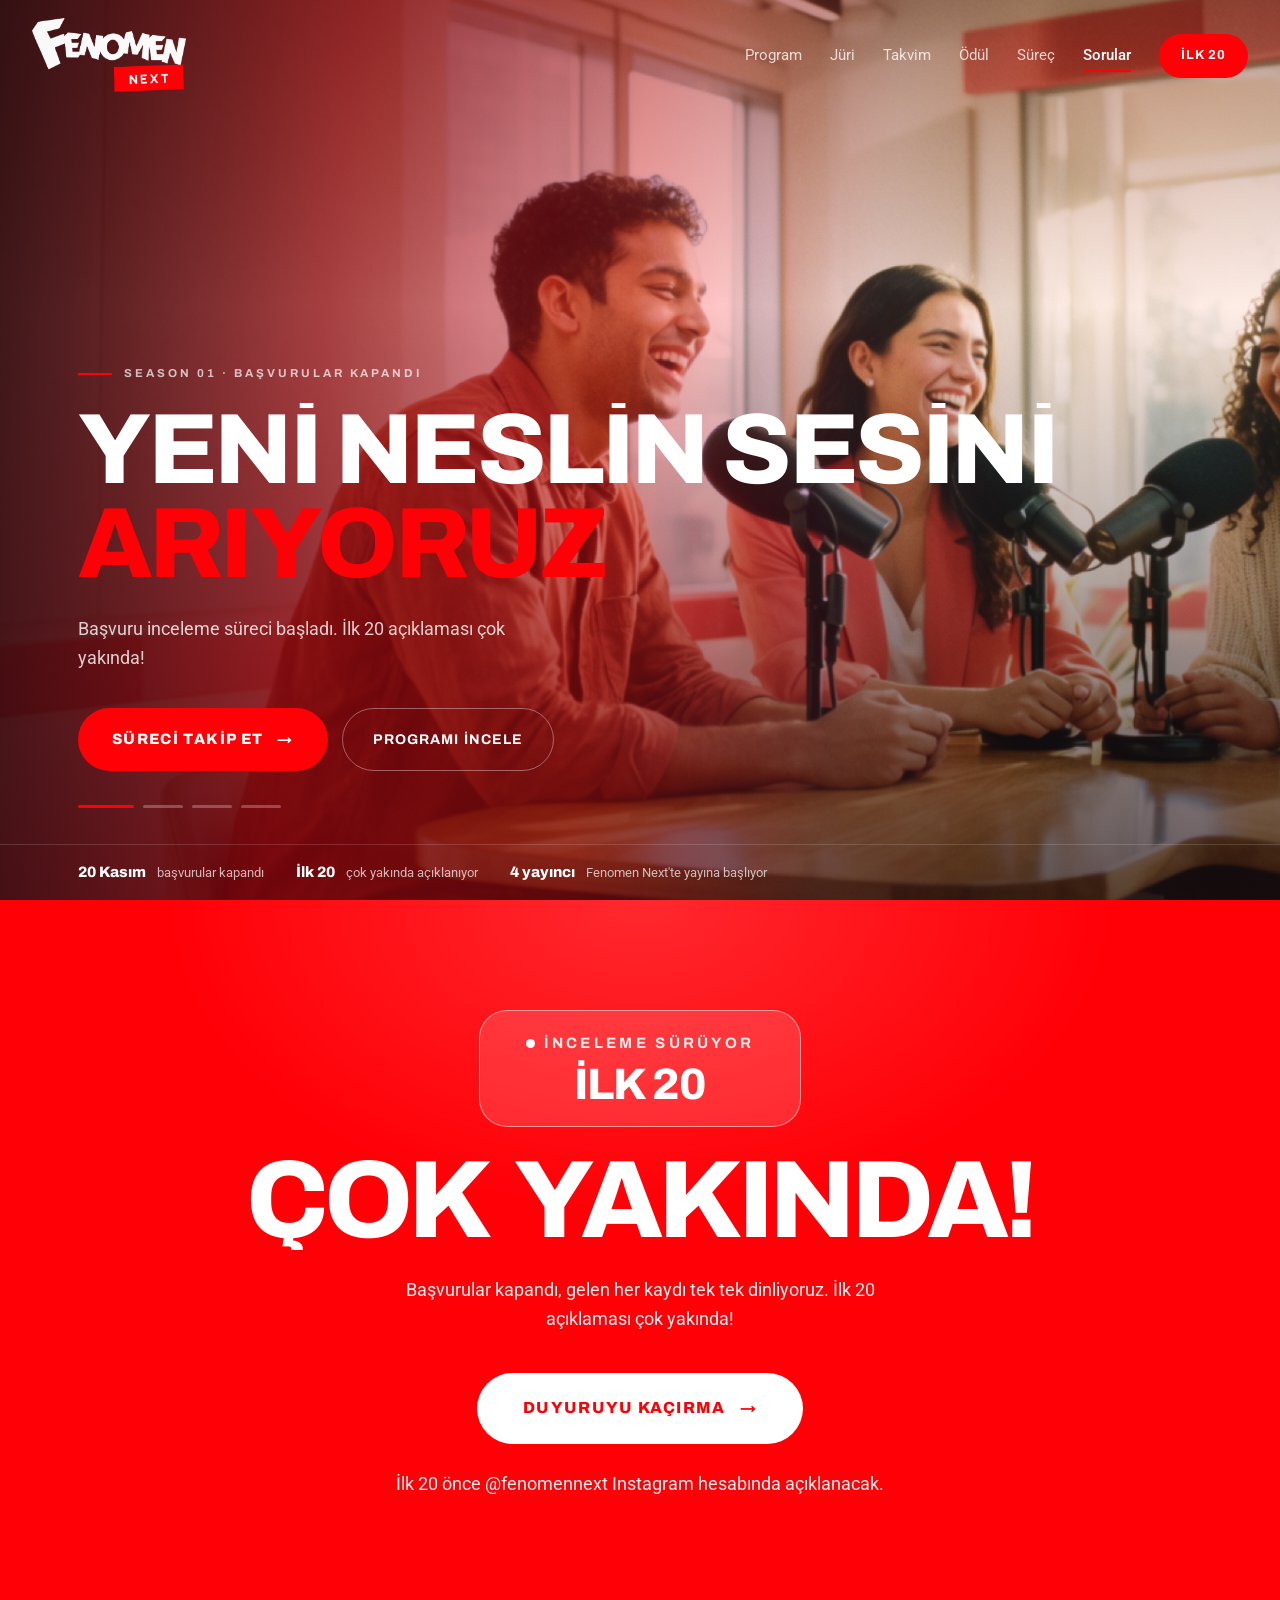
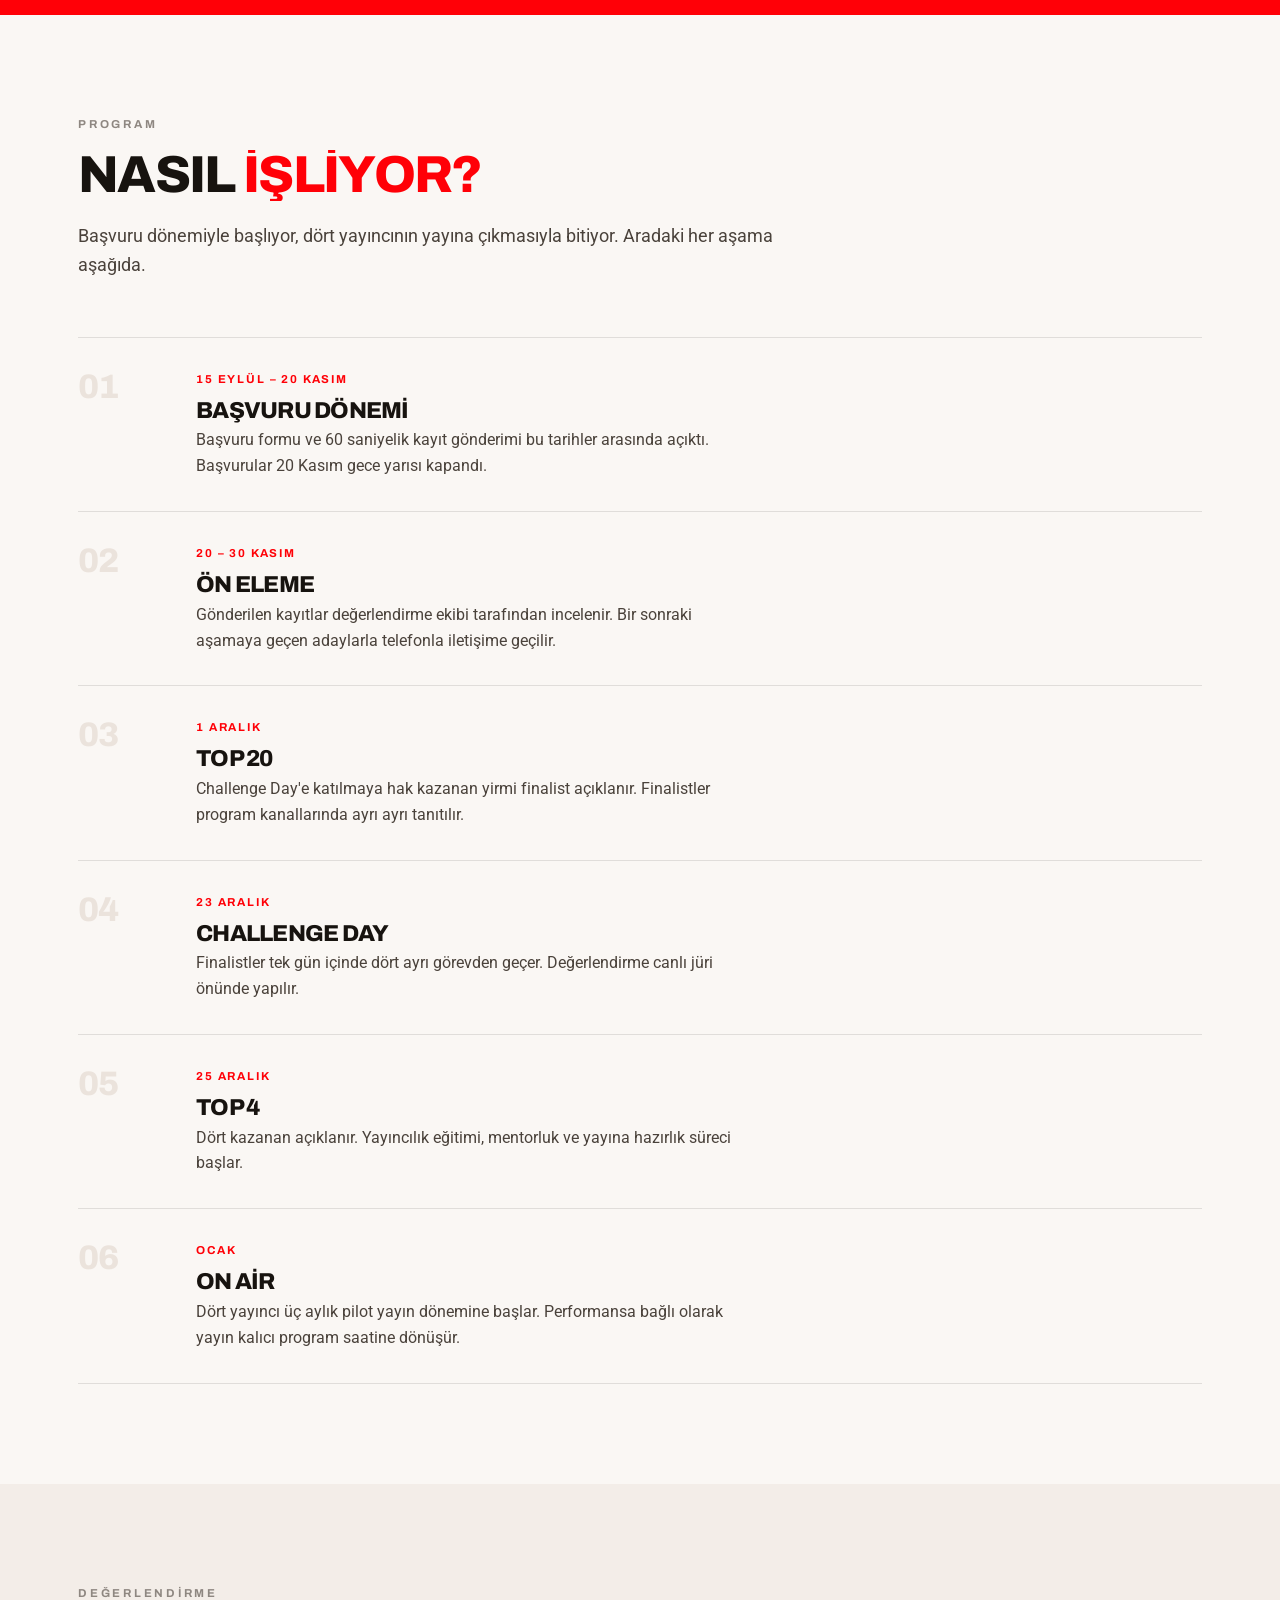
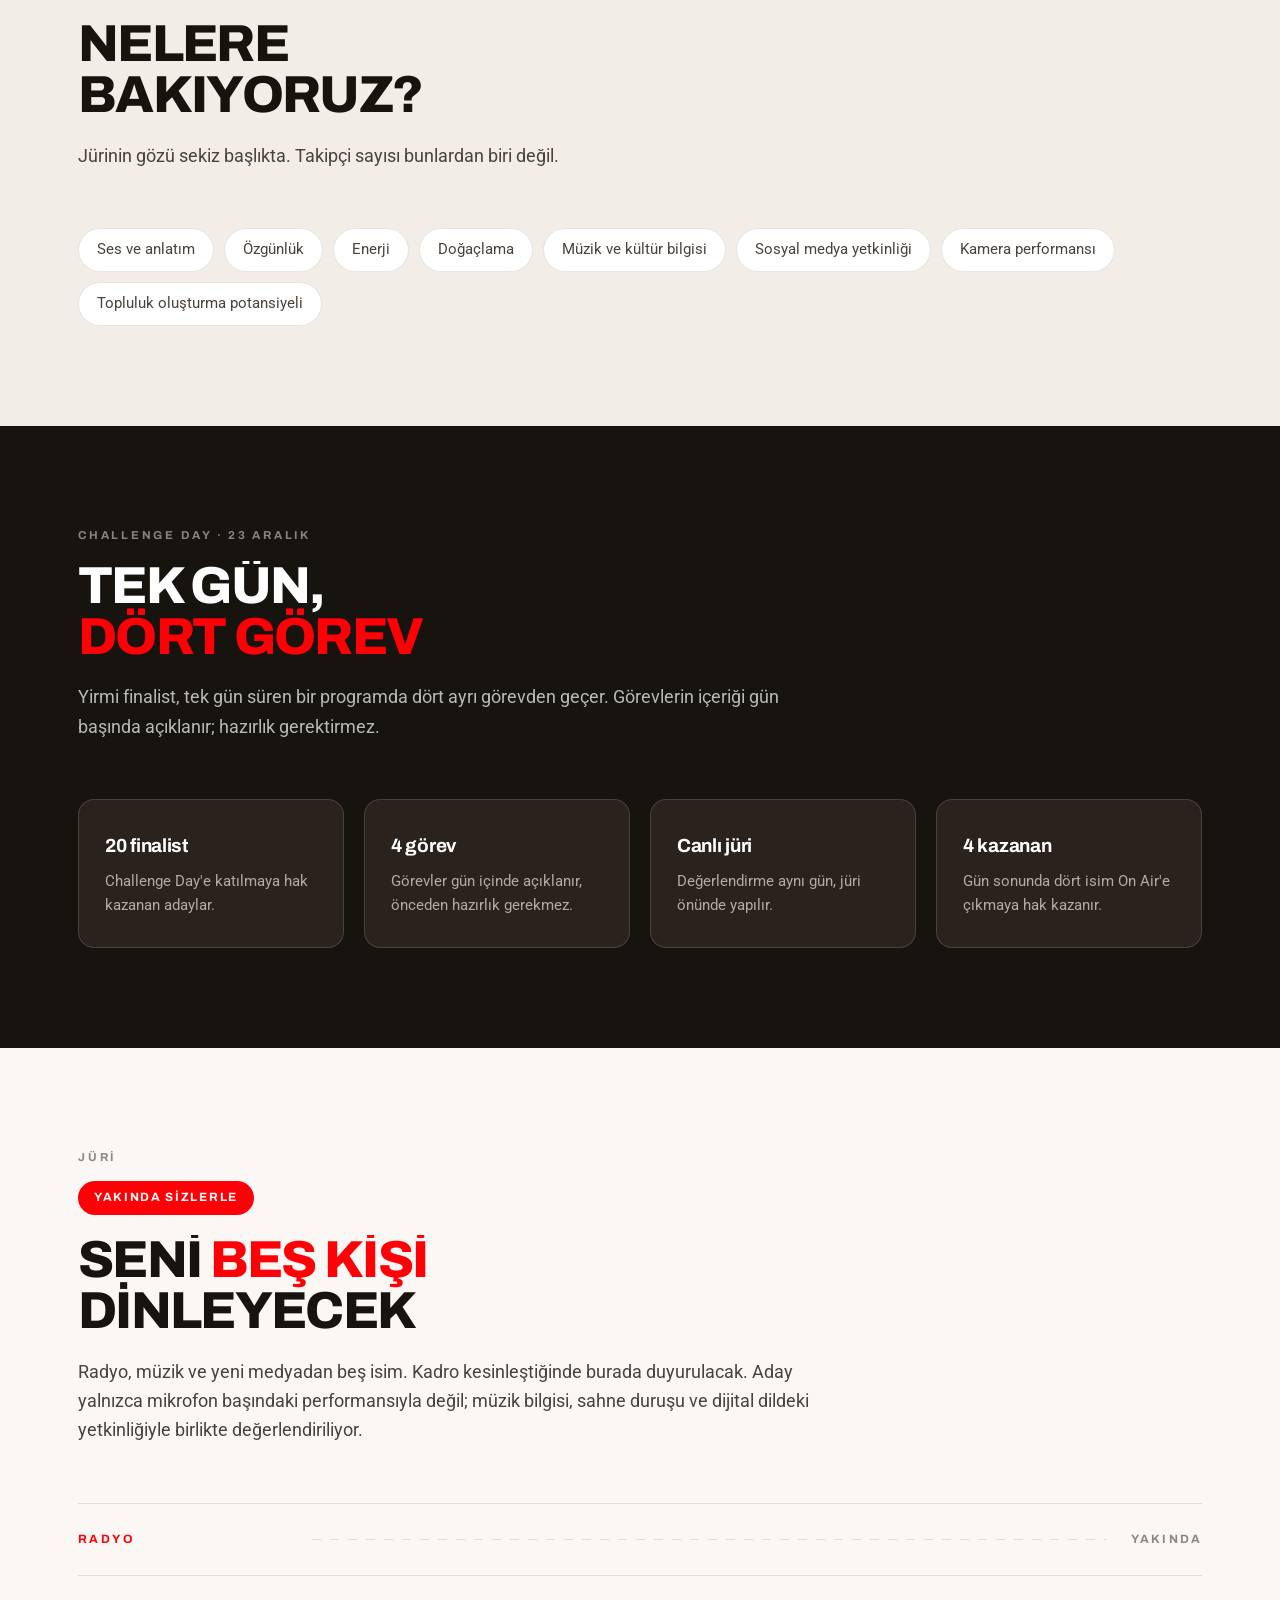
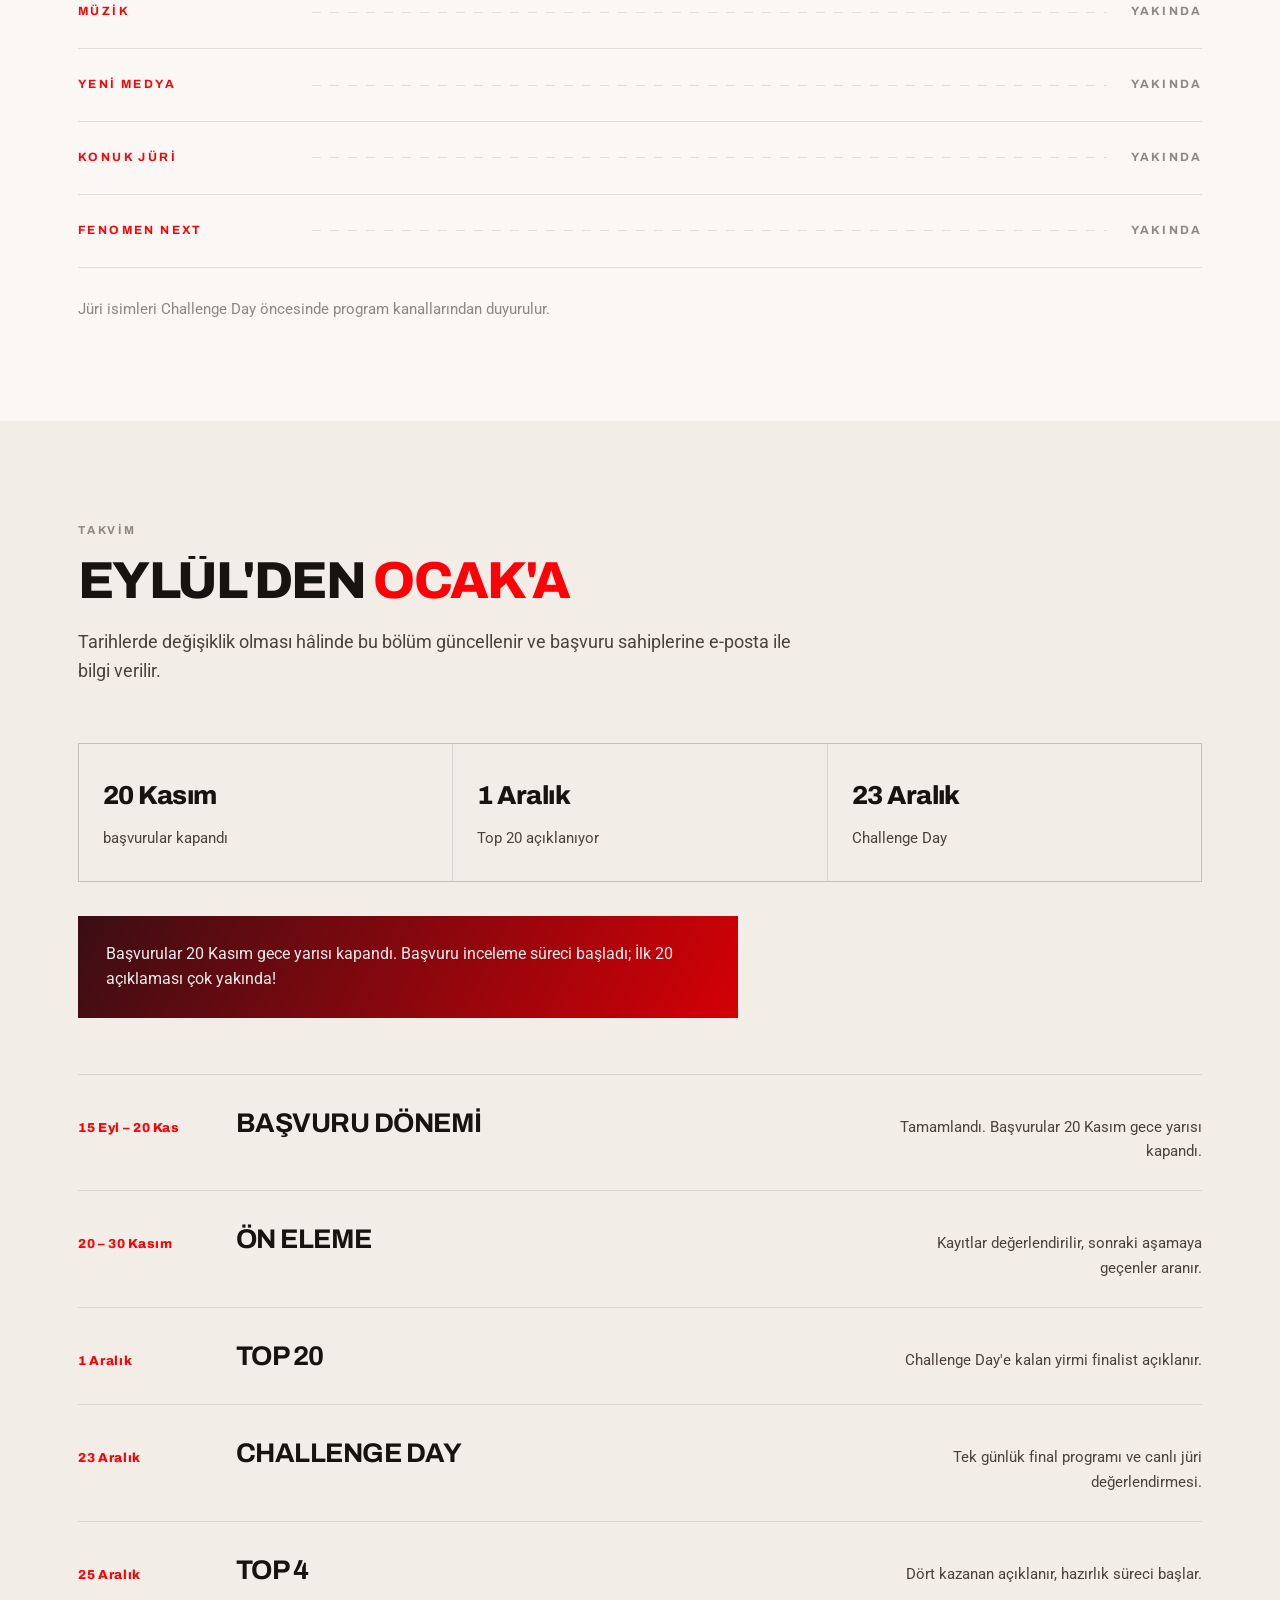
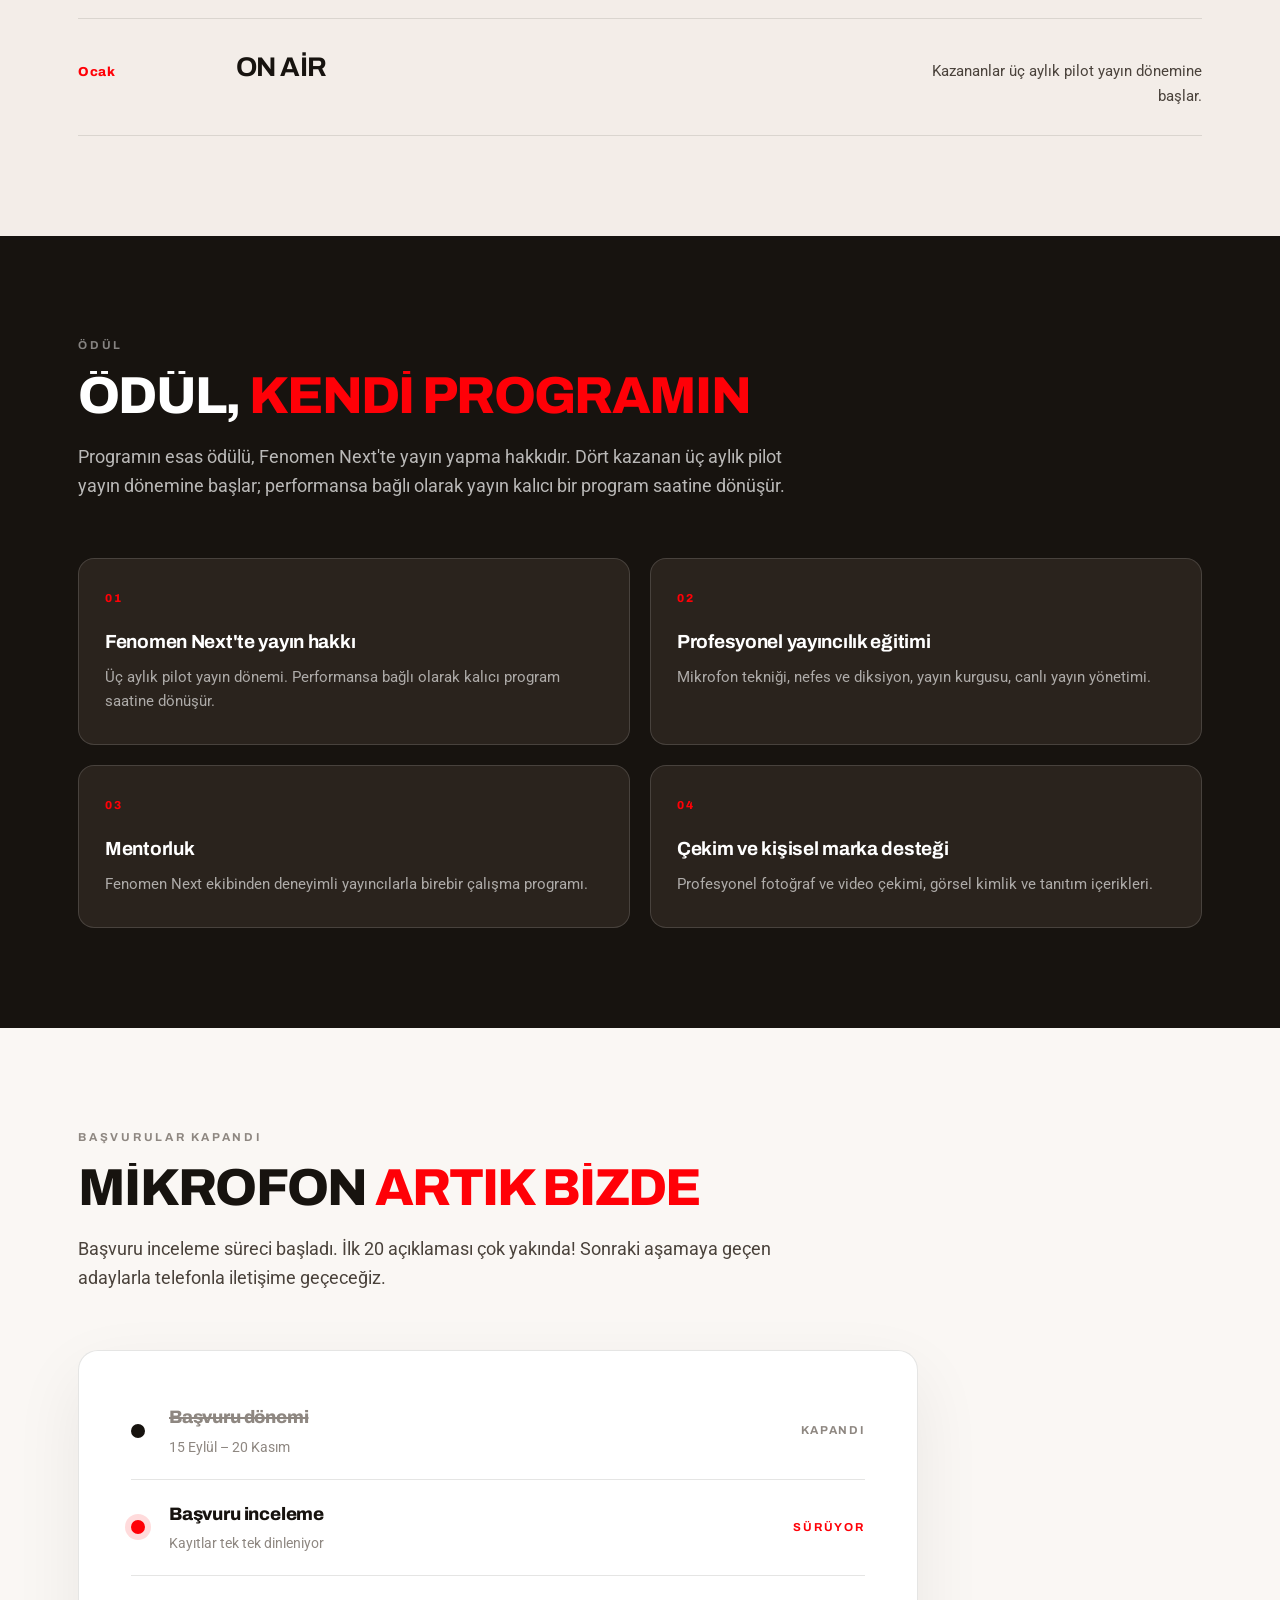
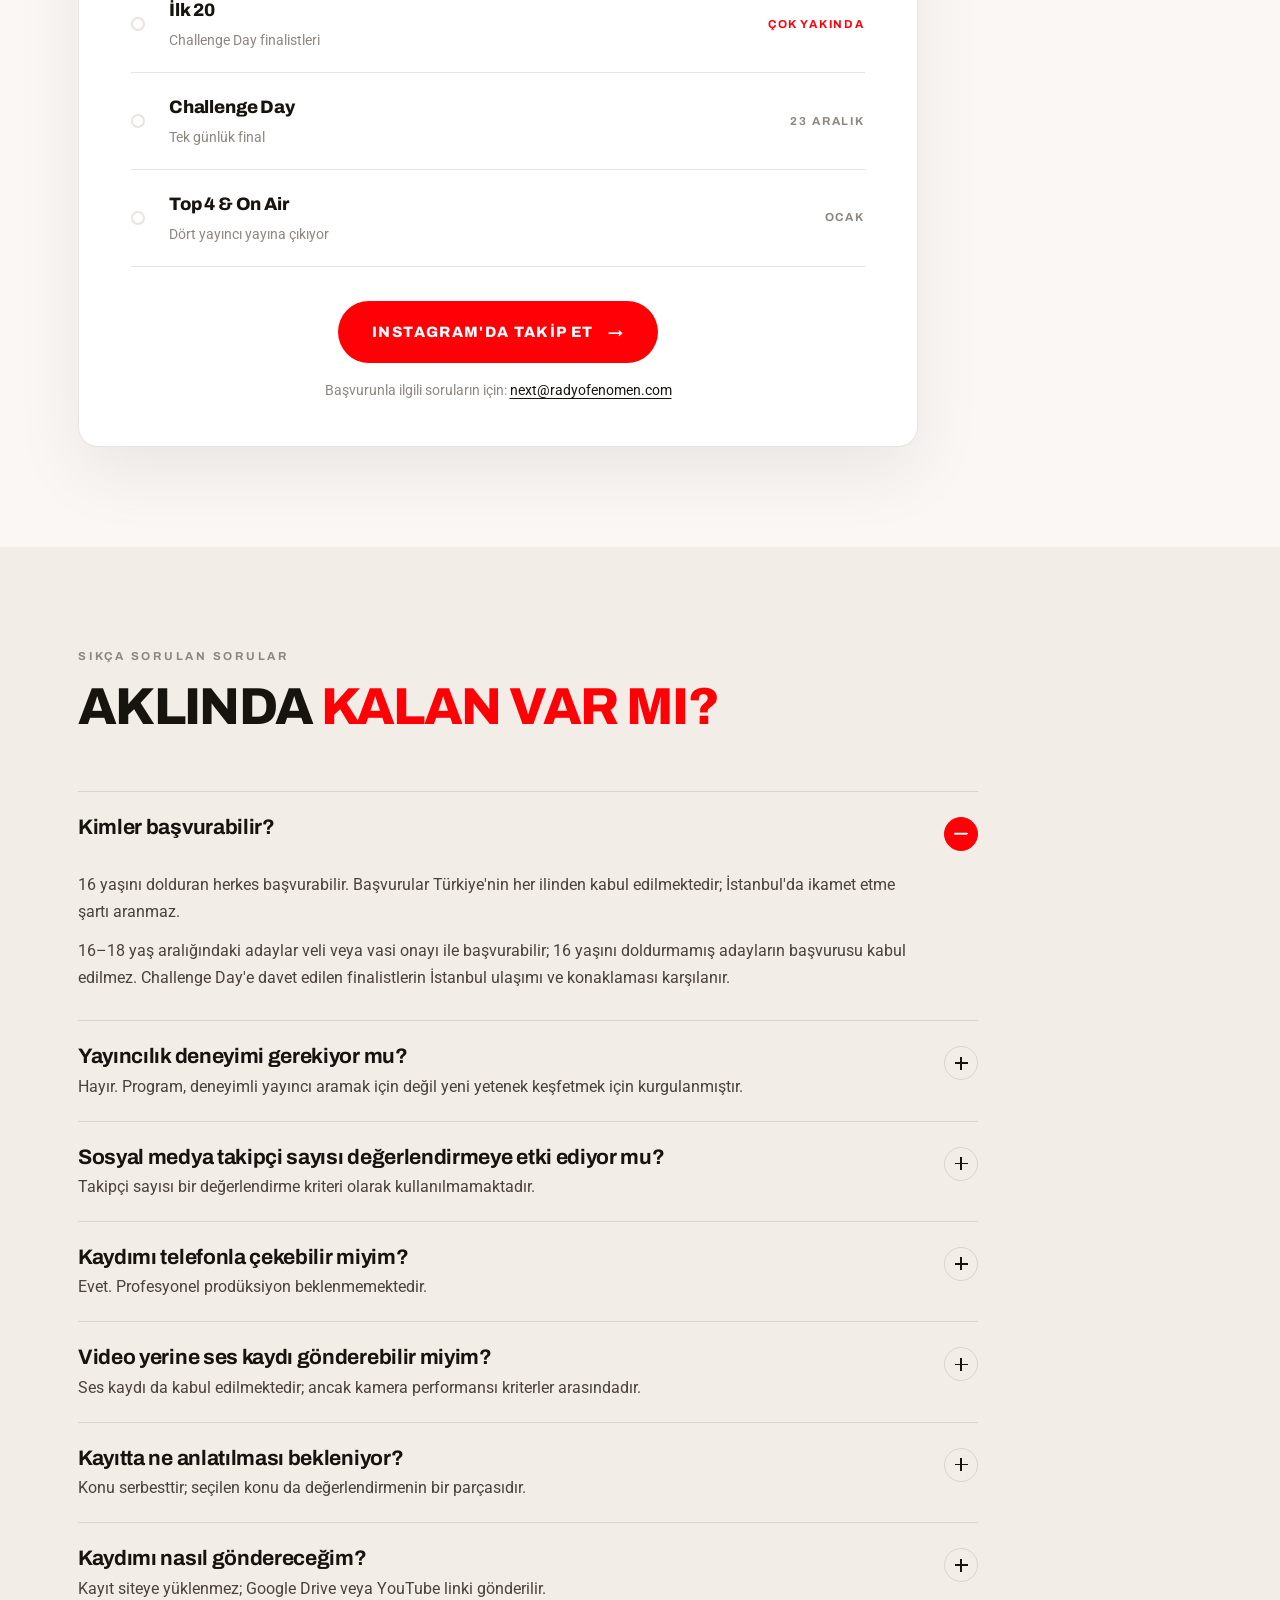
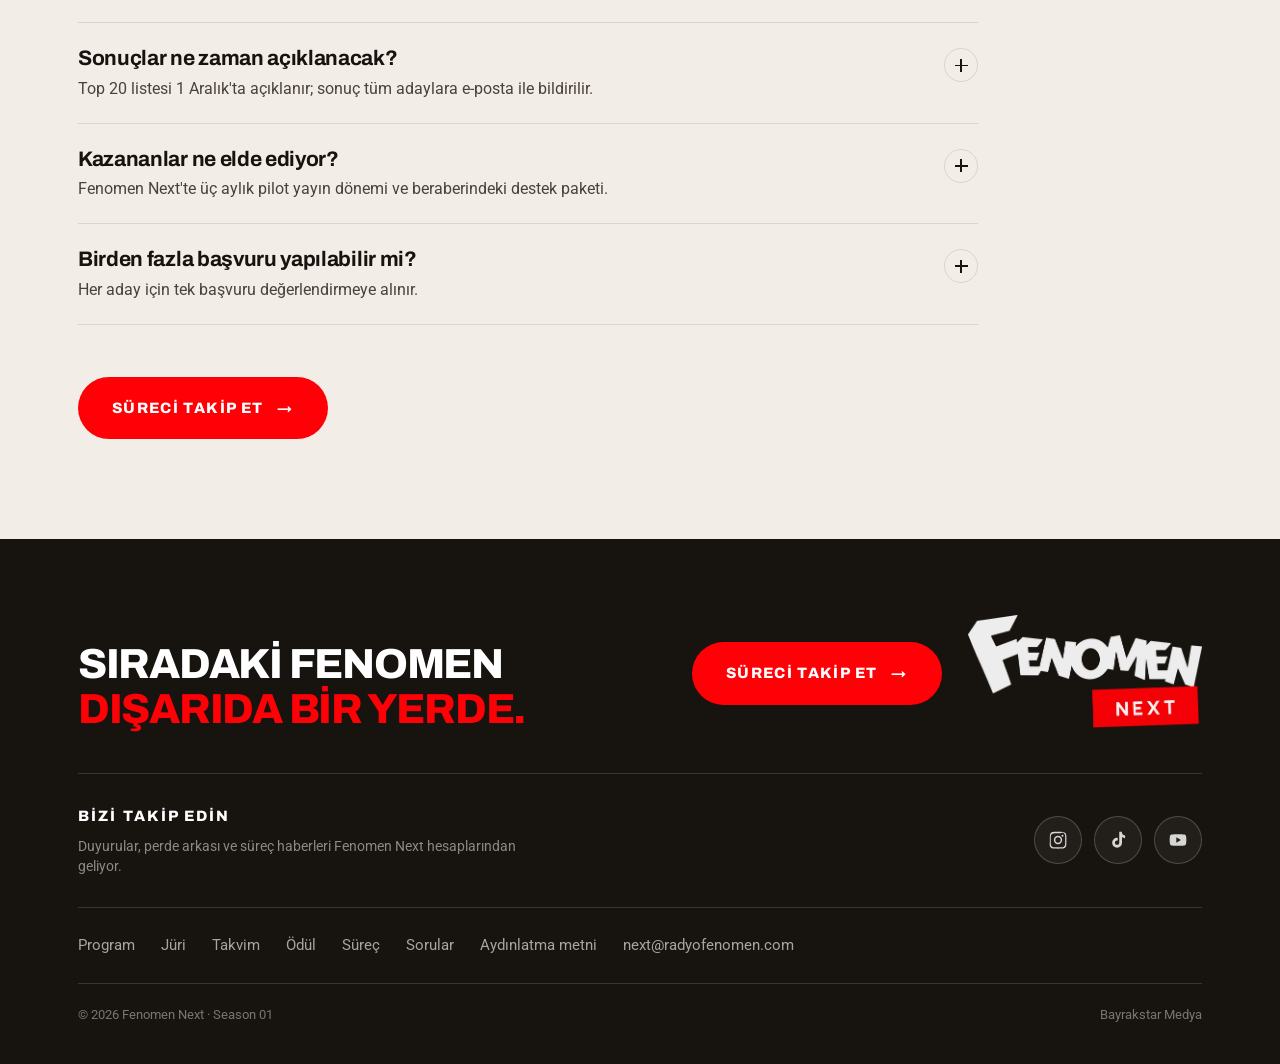
==== commit 851c97f5: "Başvurular kapandı: form kaldırıldı, inceleme süreci ve İlk 20 duyurusu Co-Authored-By: Claude Opus " ====
--- a/index.html
+++ b/index.html
@@ -4,7 +4,7 @@
 <meta charset="UTF-8">
 <meta name="viewport" content="width=device-width,initial-scale=1">
 <title>Fenomen Next — Yeni neslin sesini arıyoruz</title>
-<meta name="description" content="Fenomen Next, yeni nesil yayıncıları keşfetmek için başlatılan talent programıdır. Başvurular 20 Kasım'a kadar açık.">
+<meta name="description" content="Fenomen Next, yeni nesil yayıncıları keşfetmek için başlatılan talent programıdır. Başvurular kapandı, İlk 20 çok yakında açıklanıyor.">
 <link rel="icon" href="/favicon.ico" sizes="32x32">
 <link rel="icon" type="image/png" sizes="32x32" href="/assets/favicon-32.png">
 <link rel="icon" type="image/png" sizes="512x512" href="/assets/favicon-512.png">
@@ -18,7 +18,7 @@
 <meta property="og:site_name" content="Fenomen Next">
 <meta property="og:locale" content="tr_TR">
 <meta property="og:title" content="Fenomen Next — Yeni neslin sesini arıyoruz">
-<meta property="og:description" content="Fenomen Next, yeni nesil yayıncıları keşfetmek için başlatılan talent programıdır. Başvurular 20 Kasım'a kadar açık.">
+<meta property="og:description" content="Fenomen Next, yeni nesil yayıncıları keşfetmek için başlatılan talent programıdır. Başvurular kapandı, İlk 20 çok yakında açıklanıyor.">
 <meta property="og:url" content="https://fenomennext.com/">
 <meta property="og:image" content="https://fenomennext.com/assets/og.jpg">
 <meta property="og:image:width" content="1200">
@@ -28,7 +28,7 @@
 <link rel="preconnect" href="https://fonts.googleapis.com">
 <link rel="preconnect" href="https://fonts.gstatic.com" crossorigin>
 <link href="https://fonts.googleapis.com/css2?family=Archivo:wght@400;700;800&family=Roboto:wght@300;400;500&display=swap" rel="stylesheet">
-<link rel="stylesheet" href="css/style.css?v=75d7a9da24">
+<link rel="stylesheet" href="css/style.css?v=5c82eee889">
 <script type="application/ld+json">
 {
   "@context": "https://schema.org",
@@ -69,10 +69,10 @@
       <a href="#juri">Jüri</a>
       <a href="#takvim">Takvim</a>
       <a href="#odul">Ödül</a>
-      <a href="#basvuru">Başvuru</a>
+      <a href="#basvuru">Süreç</a>
       <a href="#sorular">Sorular</a>
     </nav>
-    <a href="#basvuru" class="mini-btn">Başvur</a>
+    <a href="#basvuru" class="mini-btn">İlk 20</a>
     <button class="menu-tus" id="menuTus" aria-label="Menü"><i></i><i></i><i></i></button>
   </div>
 </header>
@@ -82,7 +82,7 @@
   <a href="#juri">Jüri</a>
   <a href="#takvim">Takvim</a>
   <a href="#odul">Ödül</a>
-  <a href="#basvuru">Başvuru</a>
+  <a href="#basvuru">Süreç</a>
   <a href="#sorular">Sorular</a>
   <a href="mailto:next@radyofenomen.com" class="menu-alt">next@radyofenomen.com</a>
 </nav>
@@ -96,11 +96,11 @@
   <div class="hero-grain"></div>
 
   <div class="hero-icerik">
-    <div class="hero-ustyazi belir" style="--gec:220ms">Season 01 · Son başvuru 20 Kasım</div>
+    <div class="hero-ustyazi belir" style="--gec:220ms">Season 01 · Başvurular kapandı</div>
     <h1 class="hero-baslik yaz" id="heroBaslik" style="--gec:360ms"><span>Yeni neslin sesini<br><em>arıyoruz</em></span></h1>
-    <p class="hero-alt belir" id="heroAlt" style="--gec:640ms">Dört yeni yayıncı, Ocak ayında kendi programıyla yayına başlıyor.</p>
+    <p class="hero-alt belir" id="heroAlt" style="--gec:640ms">Başvuru inceleme süreci başladı. İlk 20 açıklaması çok yakında!</p>
     <div class="hero-eylem belir" style="--gec:780ms">
-      <a href="#basvuru" class="buyuk-btn">Başvuru yap <span class="ok">→</span></a>
+      <a href="#basvuru" class="buyuk-btn">Süreci takip et <span class="ok">→</span></a>
       <a href="#program" class="hayalet-btn">Programı incele</a>
     </div>
     <div class="hero-nokta belir" id="heroNokta" style="--gec:900ms">
@@ -113,8 +113,8 @@
 
   <div class="hero-sayac belir" style="--gec:1020ms">
     <div class="sayac-ic">
-      <div><strong>15 Eylül</strong> başvurular açıldı</div>
-      <div><strong>20 Kasım</strong> son başvuru</div>
+      <div><strong>20 Kasım</strong> başvurular kapandı</div>
+      <div><strong>İlk 20</strong> çok yakında açıklanıyor</div>
       <div><strong>4 yayıncı</strong> Fenomen Next'te yayına başlıyor</div>
     </div>
   </div>
@@ -123,11 +123,11 @@
 <!-- BAŞVURU ÇAĞRISI -->
 <section class="cagri">
   <div class="kap">
-    <div class="cagri-rozet belir"><span>Son başvuru</span><b>20 Kasım</b></div>
-    <h2 class="yaz"><span>Başvuru Yap</span></h2>
-    <p class="belir" style="--gec:120ms">Form birkaç dakikada doldurulur. Profesyonel çekim beklenmiyor — telefonla kaydedilmiş 60 saniye yeterli.</p>
-    <a href="#basvuru" class="cagri-btn belir" style="--gec:200ms">Başvuru formuna git <span>→</span></a>
-    <p class="cagri-not belir" style="--gec:260ms">Kaydınızı siteye yüklemenize gerek yok, linki yeterli.</p>
+    <div class="cagri-rozet belir"><span>İnceleme sürüyor</span><b>İlk 20</b></div>
+    <h2 class="yaz"><span style="word-spacing:.18em">Çok yakında!</span></h2>
+    <p class="belir" style="--gec:120ms">Başvurular kapandı, gelen her kaydı tek tek dinliyoruz. İlk 20 açıklaması çok yakında!</p>
+    <a href="https://www.instagram.com/fenomennext/" target="_blank" rel="noopener" class="cagri-btn belir" style="--gec:200ms">Duyuruyu kaçırma <span>→</span></a>
+    <p class="cagri-not belir" style="--gec:260ms">İlk 20 önce @fenomennext Instagram hesabında açıklanacak.</p>
   </div>
 </section>
 
@@ -146,7 +146,7 @@
         <div class="faz-ic">
           <span class="faz-sure">15 Eylül – 20 Kasım</span>
           <h3>Başvuru dönemi</h3>
-          <p>Başvuru formu ve 60 saniyelik kayıt gönderimi bu tarihler arasında açıktır. Başvurular 20 Kasım gece yarısı kapanır.</p>
+          <p>Başvuru formu ve 60 saniyelik kayıt gönderimi bu tarihler arasında açıktı. Başvurular 20 Kasım gece yarısı kapandı.</p>
         </div>
       </div>
       <div class="faz belir">
@@ -269,17 +269,17 @@
     </div>
 
     <div class="gerisayim">
-      <div><b>20 Kasım</b><span>son başvuru tarihi</span></div>
+      <div><b>20 Kasım</b><span>başvurular kapandı</span></div>
       <div><b>1 Aralık</b><span>Top 20 açıklanıyor</span></div>
       <div><b>23 Aralık</b><span>Challenge Day</span></div>
     </div>
 
     <div class="hatirlatma belir">
-      <p>Başvurular 20 Kasım gece yarısı kapanır. Son güne bırakılan gönderimlerde bağlantı kaynaklı sorunlar yaşanabiliyor; kaydı erken iletmeniz önerilir.</p>
+      <p>Başvurular 20 Kasım gece yarısı kapandı. Başvuru inceleme süreci başladı; İlk 20 açıklaması çok yakında!</p>
     </div>
 
     <div class="yol-liste" style="margin-top:56px">
-      <div class="yol-satir"><div class="yol-tarih">15 Eyl – 20 Kas</div><div class="yol-ad">Başvuru dönemi</div><div class="yol-not">Form ve kayıt gönderimi açık. 20 Kasım gece yarısı kapanır.</div></div>
+      <div class="yol-satir"><div class="yol-tarih">15 Eyl – 20 Kas</div><div class="yol-ad">Başvuru dönemi</div><div class="yol-not">Tamamlandı. Başvurular 20 Kasım gece yarısı kapandı.</div></div>
       <div class="yol-satir"><div class="yol-tarih">20 – 30 Kasım</div><div class="yol-ad">Ön eleme</div><div class="yol-not">Kayıtlar değerlendirilir, sonraki aşamaya geçenler aranır.</div></div>
       <div class="yol-satir"><div class="yol-tarih">1 Aralık</div><div class="yol-ad">Top 20</div><div class="yol-not">Challenge Day'e kalan yirmi finalist açıklanır.</div></div>
       <div class="yol-satir"><div class="yol-tarih">23 Aralık</div><div class="yol-ad">Challenge Day</div><div class="yol-not">Tek günlük final programı ve canlı jüri değerlendirmesi.</div></div>
@@ -323,171 +323,28 @@
   </div>
 </section>
 
-<!-- BAŞVURU FORMU -->
+<!-- BAŞVURU DURUMU (başvurular 20 Kasım'da kapandı) -->
 <section class="bolum" id="basvuru">
   <div class="kap">
     <div class="bolum-bas">
-      <div class="etiket belir">Başvuru · Son gün 20 Kasım</div>
-      <h2 class="yaz"><span>Mikrofon <em>şimdi sende</em></span></h2>
-      <p class="belir" style="--gec:120ms">Form birkaç dakikada doldurulur. Profesyonel çekim beklenmiyor; telefonla kaydedilmiş 60 saniye yeterli. Kaydı siteye yüklemene gerek yok, sadece linkini paylaş.</p>
+      <div class="etiket belir">Başvurular kapandı</div>
+      <h2 class="yaz"><span>Mikrofon <em>artık bizde</em></span></h2>
+      <p class="belir" style="--gec:120ms">Başvuru inceleme süreci başladı. İlk 20 açıklaması çok yakında! Sonraki aşamaya geçen adaylarla telefonla iletişime geçeceğiz.</p>
     </div>
   </div>
 
   <div class="kap-dar">
-    <div class="form-sar belir">
-      <form id="basvuruForm" novalidate>
-        <div class="form-adim-bar">
-          <div class="adim-cubuk dolu"><i></i></div>
-          <div class="adim-cubuk"><i></i></div>
-          <div class="adim-cubuk"><i></i></div>
-        </div>
-
-        <div class="bolum-ayrac" style="margin-top:0"><span>Kişisel bilgiler</span></div>
-
-        <div class="form-ikili">
-          <div class="form-grup">
-            <label for="ad">Ad Soyad</label>
-            <input type="text" id="ad" name="ad" required autocomplete="name">
-          </div>
-          <div class="form-grup">
-            <label for="dogum">Doğum tarihi</label>
-            <input type="date" id="dogum" name="dogum" required>
-          </div>
-        </div>
-
-        <div class="form-ikili">
-          <div class="form-grup">
-            <label for="sehir">Şehir</label>
-            <input type="text" id="sehir" name="sehir" required autocomplete="address-level2">
-          </div>
-          <div class="form-grup">
-            <label for="telefon">Telefon</label>
-            <input type="tel" id="telefon" name="telefon" placeholder="05XX XXX XX XX" required autocomplete="tel">
-          </div>
-        </div>
-
-        <div class="form-ikili">
-          <div class="form-grup">
-            <label for="eposta">E-posta</label>
-            <input type="email" id="eposta" name="eposta" required autocomplete="email">
-          </div>
-          <div class="form-grup">
-            <label for="sosyal">Instagram / TikTok <span class="ops">— varsa</span></label>
-            <input type="text" id="sosyal" name="sosyal" placeholder="@kullaniciadi">
-          </div>
-        </div>
-
-        <div class="bolum-ayrac"><span>İki soru</span></div>
-
-        <div class="form-grup">
-          <label for="s1">Kendinizi kısaca tanıtır mısınız?</label>
-          <textarea id="s1" name="s1" maxlength="600" required placeholder="Kim olduğunuzu, neyle ilgilendiğinizi anlatın."></textarea>
-          <div class="sayac-harf"><span data-say="s1">0</span> / 600</div>
-        </div>
-
-        <div class="form-grup">
-          <label for="s2">Programınızın adı ne olurdu?</label>
-          <input type="text" id="s2" name="s2" maxlength="80" required placeholder="Tek satır yeterlidir.">
-        </div>
-
-        <div class="bolum-ayrac"><span>60 saniyelik kaydınız</span></div>
-
-        <p class="ipucu" style="margin:0 0 18px">
-          Kaydınızı Google Drive'a ya da YouTube'a yükleyip oluşan linki forma yapıştırın.
-          Kutuya tıkladığınızda nasıl yapılacağı adım adım açılır. İkisinde de linkin süresi dolmaz.
-        </p>
-
-        <div class="servis-izgara">
-          <button type="button" class="servis" data-servis="drive">
-            <span class="servis-logo" style="background:#E8A200">GD</span>
-            <span>
-              <span class="servis-ad">Google Drive</span>
-              <span class="servis-not">Süresiz · Google hesabı gerekir</span>
-            </span>
-          </button>
-          <button type="button" class="servis" data-servis="youtube">
-            <span class="servis-logo" style="background:#FF0000">YT</span>
-            <span>
-              <span class="servis-ad">YouTube</span>
-              <span class="servis-not">Süresiz · liste dışı, kimse göremez</span>
-            </span>
-          </button>
-          <button type="button" class="servis" data-servis="swisstransfer">
-            <span class="servis-logo" style="background:#1E40AF">ST</span>
-            <span>
-              <span class="servis-ad">SwissTransfer</span>
-              <span class="servis-not">Üyelik gerekmez · link 30 gün geçerli</span>
-            </span>
-          </button>
-        </div>
-
-        <div class="form-grup" style="margin-bottom:0">
-          <label for="videoLink">Kaydınızın linki</label>
-          <input type="url" id="videoLink" name="videoLink" placeholder="https://…" required>
-          <p class="ipucu">Linkin paylaşım izni herkese açık olmalıdır. Erişilemeyen linkler değerlendirmeye alınamaz.</p>
-        </div>
-
-        <div class="hata" id="kayitHata">Kaydınızın linkini eklemeniz gerekiyor.</div>
-
-        <div class="bolum-ayrac"><span>Onaylar</span></div>
-
-        <p class="ipucu onay-aciklama"><span class="yildiz" aria-hidden="true">*</span> işaretli onaylar zorunludur. Diğerlerini boş bırakmanız başvurunuzu etkilemez.</p>
-
-        <div class="onay-blok">
-          <div class="onay">
-            <input type="checkbox" id="onayAydinlatma" required>
-            <label for="onayAydinlatma"><span class="yildiz" aria-hidden="true">*</span><a href="aydinlatma.html" target="_blank" rel="noopener">“Radyo Fenomen Next Yarışması Katılımcı Aydınlatma Metni”</a>ni okudum; kişisel verilerimin hangi amaçlarla ve hangi hukuki sebeplere dayanılarak işlendiği, kimlere aktarılabileceği ve haklarım konusunda bilgilendirildim.</label>
-          </div>
-        </div>
-
-        <div class="onay-blok">
-          <div class="onay">
-            <input type="checkbox" id="onayTanitim">
-            <label for="onayTanitim">Yarışmada Top 20 finalistleri veya Top 4 kazananları arasına girmem hâlinde; adımın, soyadımın ve şehir bilgimin, gönderdiğim altmış saniyelik kaydın ve yarışma sürecinde çekilen görüntü, ses ve fotoğraflarımın; yarışmanın internet sitesi, sosyal medya hesapları ile radyo ve dijital yayın mecralarında tanıtım ve duyuru amacıyla işlenmesine ve yayımlanmasına açık rıza veriyorum. Bu kapsamda “Görüntü ve Ses Kayıtlarının Kullanımına İlişkin Muvafakatname”yi okuduğumu ve kabul ettiğimi beyan ederim.</label>
-          </div>
-        </div>
-
-        <div class="onay-blok">
-          <div class="onay">
-            <input type="checkbox" id="onayIleti">
-            <label for="onayIleti">Ataköy FM İletişim Hizmetleri San. ve Tic. A.Ş. tarafından; Radyo Fenomen Next’in sonraki sezonları ile Şirket’in yayın, etkinlik, kampanya ve duyurularına ilişkin ticari elektronik iletilerin tarafıma gönderilmesine onay veriyorum. Onay kaydımın İleti Yönetim Sistemi’ne (İYS) yüklenmesine açık rıza veriyorum.</label>
-          </div>
-          <div class="onay-kanal" id="iletiKanal" hidden>
-            <span class="kanal-bas">Gönderim kanalı</span>
-            <div class="onay kucuk">
-              <input type="checkbox" id="kanalSms">
-              <label for="kanalSms">Kısa mesaj (SMS)</label>
-            </div>
-            <div class="onay kucuk">
-              <input type="checkbox" id="kanalEposta">
-              <label for="kanalEposta">Elektronik posta</label>
-            </div>
-            <div class="hata" id="kanalHata">En az bir gönderim kanalı seçmeniz gerekiyor.</div>
-          </div>
-        </div>
-
-        <div class="onay-blok" id="veliBlok" hidden>
-          <div class="onay">
-            <input type="checkbox" id="onayVeli">
-            <label for="onayVeli"><span class="yildiz" aria-hidden="true">*</span>On sekiz yaşımı doldurmadım. Veli veya vasimin “Veli/Vasi Aydınlatma Metni ve Muvafakatnamesi”ni imzalayarak başvuruma onay verdiğini beyan ederim. İmzalı muvafakatnameyi en geç ön eleme sürecinde <a href="mailto:next@radyofenomen.com">next@radyofenomen.com</a> adresine ileteceğimi kabul ederim.</label>
-          </div>
-        </div>
-
-        <div class="hata" id="yasHata">On altı yaşını doldurmamış adayların başvurusu kabul edilmemektedir.</div>
-
-        <div class="gonder-sar">
-          <button type="submit" class="buyuk-btn gonder-btn" id="gonderBtn">Başvuruyu gönder <span class="ok">→</span></button>
-          <p class="gonder-not">16–18 yaş aralığındaki adaylardan veli onayı talep edilir.</p>
-        </div>
-      </form>
-
-      <div class="tesekkur" id="tesekkur">
-        <div class="tik">
-          <svg width="30" height="30" viewBox="0 0 24 24" fill="none" stroke="currentColor" stroke-width="2.4" stroke-linecap="round" stroke-linejoin="round"><path d="M20 6L9 17l-5-5"/></svg>
-        </div>
-        <h2>Başvurunuz alındı</h2>
-        <p>Başvurunuz kaydedildi. Bir sonraki aşamaya geçmeniz hâlinde Kasım ayının son haftasında sizinle iletişime geçilecektir.</p>
-        <div style="margin-top:30px"><a href="#hero" class="hayalet-btn koyu-metin">Sayfanın başına dön</a></div>
+    <div class="form-sar durum-kart belir">
+      <ol class="durum-liste">
+        <li class="bitti"><i></i><div><b>Başvuru dönemi</b><span>15 Eylül – 20 Kasım</span></div><em>Kapandı</em></li>
+        <li class="simdi"><i></i><div><b>Başvuru inceleme</b><span>Kayıtlar tek tek dinleniyor</span></div><em>Sürüyor</em></li>
+        <li><i></i><div><b>İlk 20</b><span>Challenge Day finalistleri</span></div><em>Çok yakında</em></li>
+        <li><i></i><div><b>Challenge Day</b><span>Tek günlük final</span></div><em>23 Aralık</em></li>
+        <li><i></i><div><b>Top 4 &amp; On Air</b><span>Dört yayıncı yayına çıkıyor</span></div><em>Ocak</em></li>
+      </ol>
+      <div class="durum-eylem">
+        <a href="https://www.instagram.com/fenomennext/" target="_blank" rel="noopener" class="buyuk-btn">Instagram'da takip et <span class="ok">→</span></a>
+        <p class="gonder-not">Başvurunla ilgili soruların için: <a href="mailto:next@radyofenomen.com">next@radyofenomen.com</a></p>
       </div>
     </div>
   </div>
@@ -646,32 +503,17 @@
     </div>
 
     <div class="belir" style="margin-top:52px">
-      <a href="#basvuru" class="buyuk-btn">Başvuru yap <span class="ok">→</span></a>
-    </div>
-  </div>
-</section>
-
-<!-- SERVİS MODALI -->
-<div class="perde" id="perde">
-  <div class="modal" role="dialog" aria-modal="true" aria-labelledby="modalBaslik">
-    <button class="modal-kapat" id="modalKapat" aria-label="Kapat">&times;</button>
-    <div class="modal-logo" id="modalLogo">GD</div>
-    <h3 id="modalBaslik">Google Drive</h3>
-    <p class="modal-not" id="modalNot"></p>
-    <div id="modalAdimlar"></div>
-    <div class="modal-eylem">
-      <a href="#" target="_blank" rel="noopener" class="buyuk-btn" id="modalGit">Servisi aç <span class="ok">→</span></a>
-      <button type="button" class="hayalet-btn koyu-metin" id="modalTamam">Linki aldım, forma dön</button>
-    </div>
-  </div>
-</div>
+      <a href="#basvuru" class="buyuk-btn">Süreci takip et <span class="ok">→</span></a>
+    </div>
+  </div>
+</section>
 
 <footer class="alt">
   <div class="kap">
     <div class="alt-ust">
       <div class="alt-slogan">Sıradaki Fenomen <em>dışarıda bir yerde.</em></div>
       <div class="alt-sag">
-        <a href="#basvuru" class="buyuk-btn">Başvuru yap <span class="ok">→</span></a>
+        <a href="#basvuru" class="buyuk-btn">Süreci takip et <span class="ok">→</span></a>
         <img src="assets/fenomen-next-logo-beyaz.png" alt="Fenomen Next" class="alt-logo">
       </div>
     </div>
@@ -697,7 +539,7 @@
       <a href="#juri">Jüri</a>
       <a href="#takvim">Takvim</a>
       <a href="#odul">Ödül</a>
-      <a href="#basvuru">Başvuru</a>
+      <a href="#basvuru">Süreç</a>
       <a href="#sorular">Sorular</a>
       <a href="aydinlatma.html">Aydınlatma metni</a>
       <a href="mailto:next@radyofenomen.com">next@radyofenomen.com</a>
@@ -709,7 +551,6 @@
   </div>
 </footer>
 
-<script src="js/app.js?v=71ddff1f98"></script>
-<script src="js/basvuru.js?v=332449e863"></script>
+<script src="js/app.js?v=8377a90701"></script>
 </body>
 </html>
--- a/css/style.css
+++ b/css/style.css
@@ -1131,3 +1131,33 @@
   }
   .hero::after{background:radial-gradient(circle at 78% 12%,rgba(255,122,61,.20),transparent 46%)}
 }
+
+/* ==========================================================
+   BAŞVURU DURUMU — başvurular kapandıktan sonra formun yerine
+   ========================================================== */
+.durum-liste{list-style:none;counter-reset:d}
+.durum-liste li{
+  display:grid;grid-template-columns:18px 1fr auto;gap:20px;align-items:center;
+  padding:20px 0;border-bottom:1px solid var(--cizgi);position:relative;
+}
+.durum-liste li:first-child{padding-top:4px}
+.durum-liste i{width:14px;height:14px;border-radius:50%;border:2px solid var(--kagit-3);background:#fff}
+.durum-liste b{display:block;font-family:'Archivo',sans-serif;font-weight:800;font-size:18px;letter-spacing:-.01em}
+.durum-liste span{display:block;font-size:14px;color:var(--gri);margin-top:3px}
+.durum-liste em{
+  font-style:normal;font-family:'Archivo',sans-serif;font-weight:700;font-size:11.5px;
+  letter-spacing:.16em;text-transform:uppercase;color:var(--gri);white-space:nowrap;
+}
+.durum-liste li.bitti i{background:var(--murekkep);border-color:var(--murekkep)}
+.durum-liste li.bitti b{color:var(--gri);text-decoration:line-through;text-decoration-thickness:1.5px}
+.durum-liste li.simdi i{background:var(--kirmizi);border-color:var(--kirmizi);box-shadow:0 0 0 6px rgba(255,0,7,.14);animation:rozetNabiz 1.9s ease-in-out infinite}
+.durum-liste li.simdi em,.durum-liste li:nth-child(3) em{color:var(--kirmizi)}
+.durum-eylem{margin-top:34px;text-align:center}
+.durum-eylem .gonder-not{margin-top:16px}
+.durum-eylem .gonder-not a{color:var(--murekkep);text-decoration:underline;text-underline-offset:3px}
+@media (prefers-reduced-motion:reduce){.durum-liste li.simdi i{animation:none}}
+@media(max-width:620px){
+  .durum-liste li{gap:14px}
+  .durum-liste b{font-size:16px}
+  .durum-liste em{font-size:10.5px;letter-spacing:.12em}
+}
